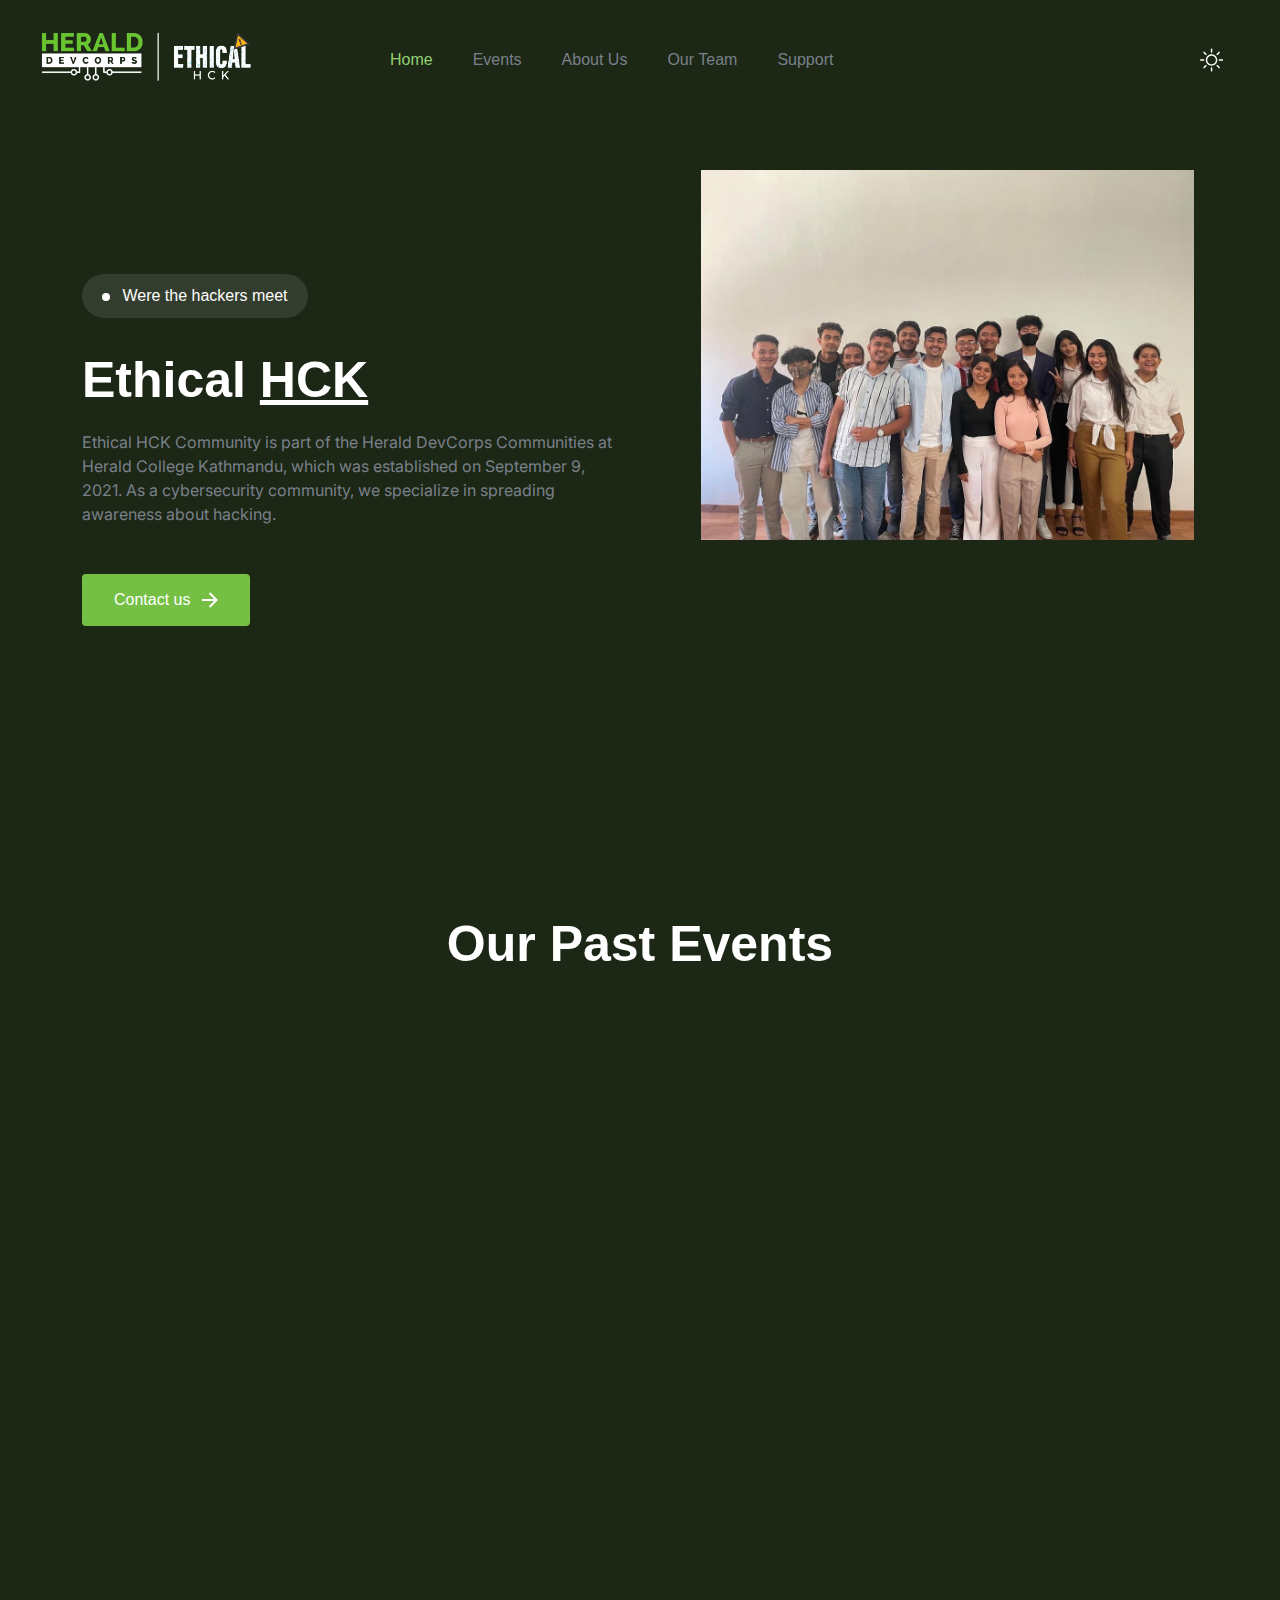
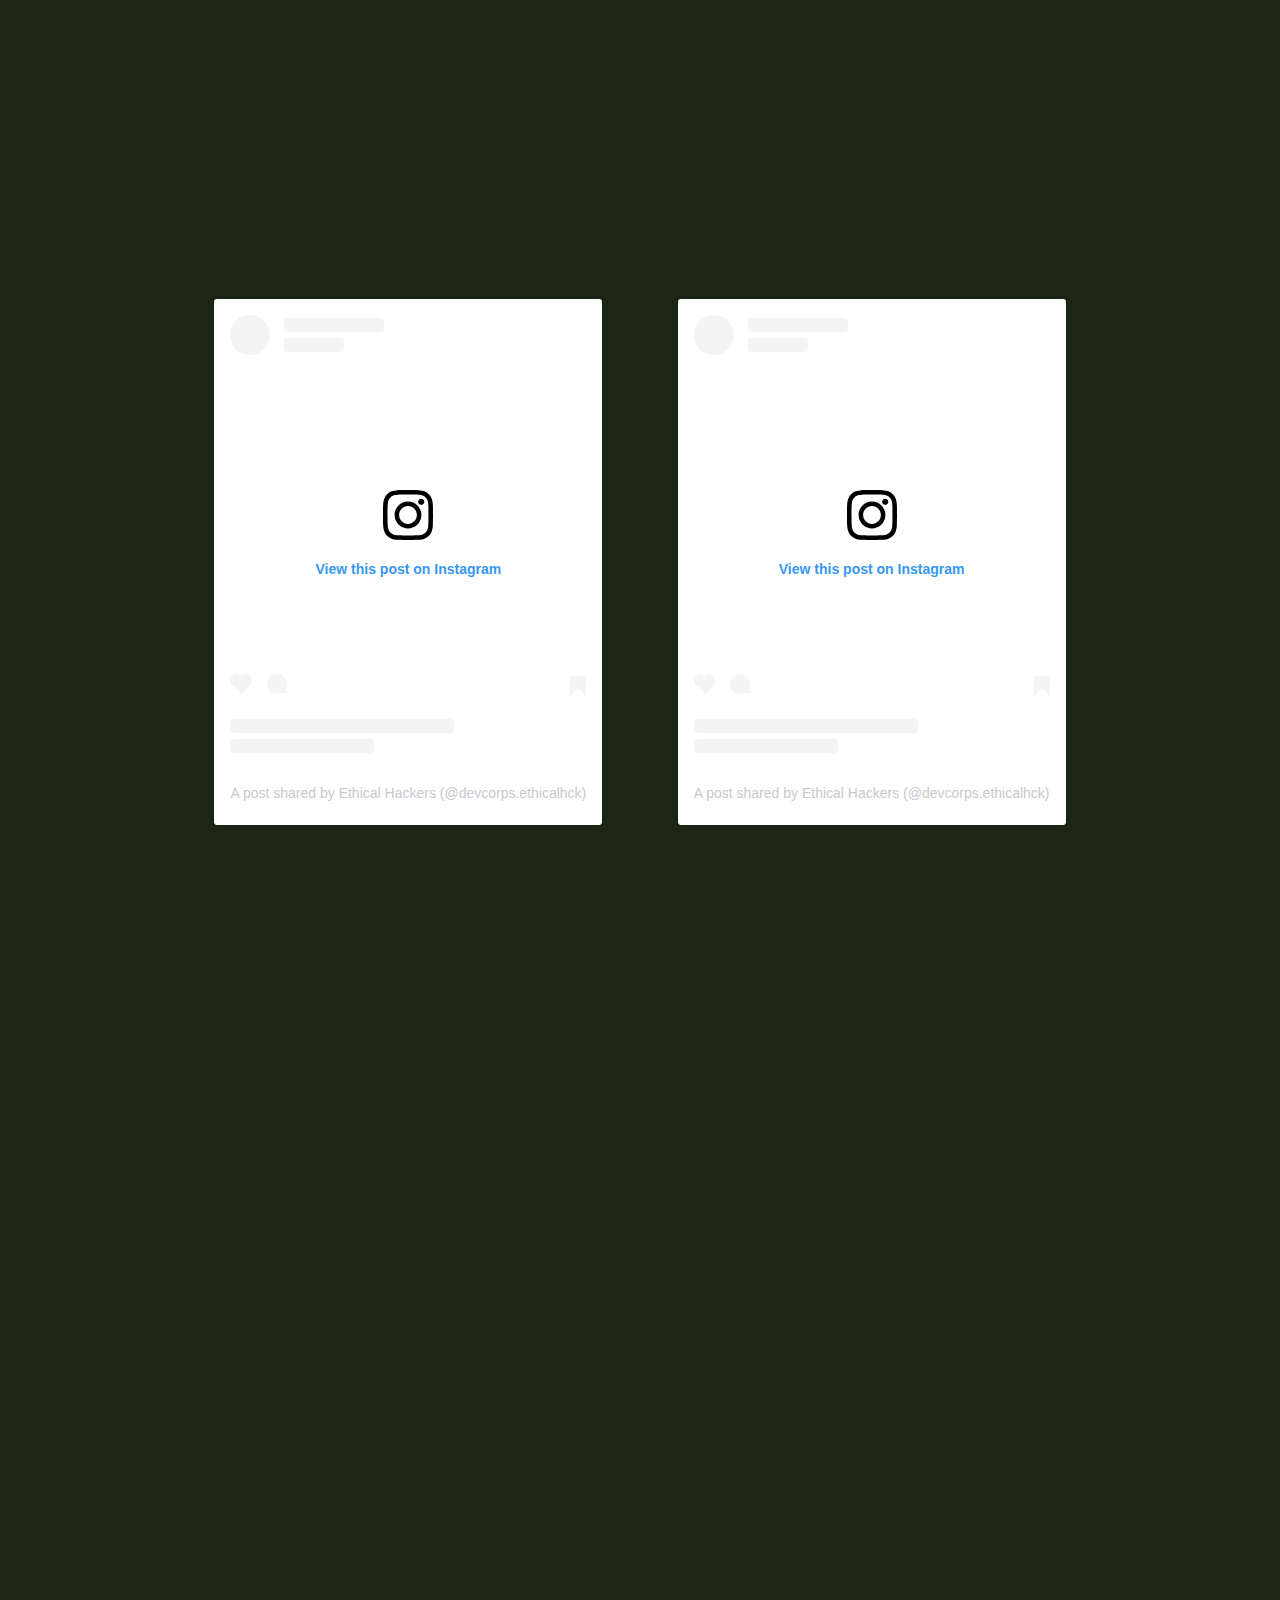
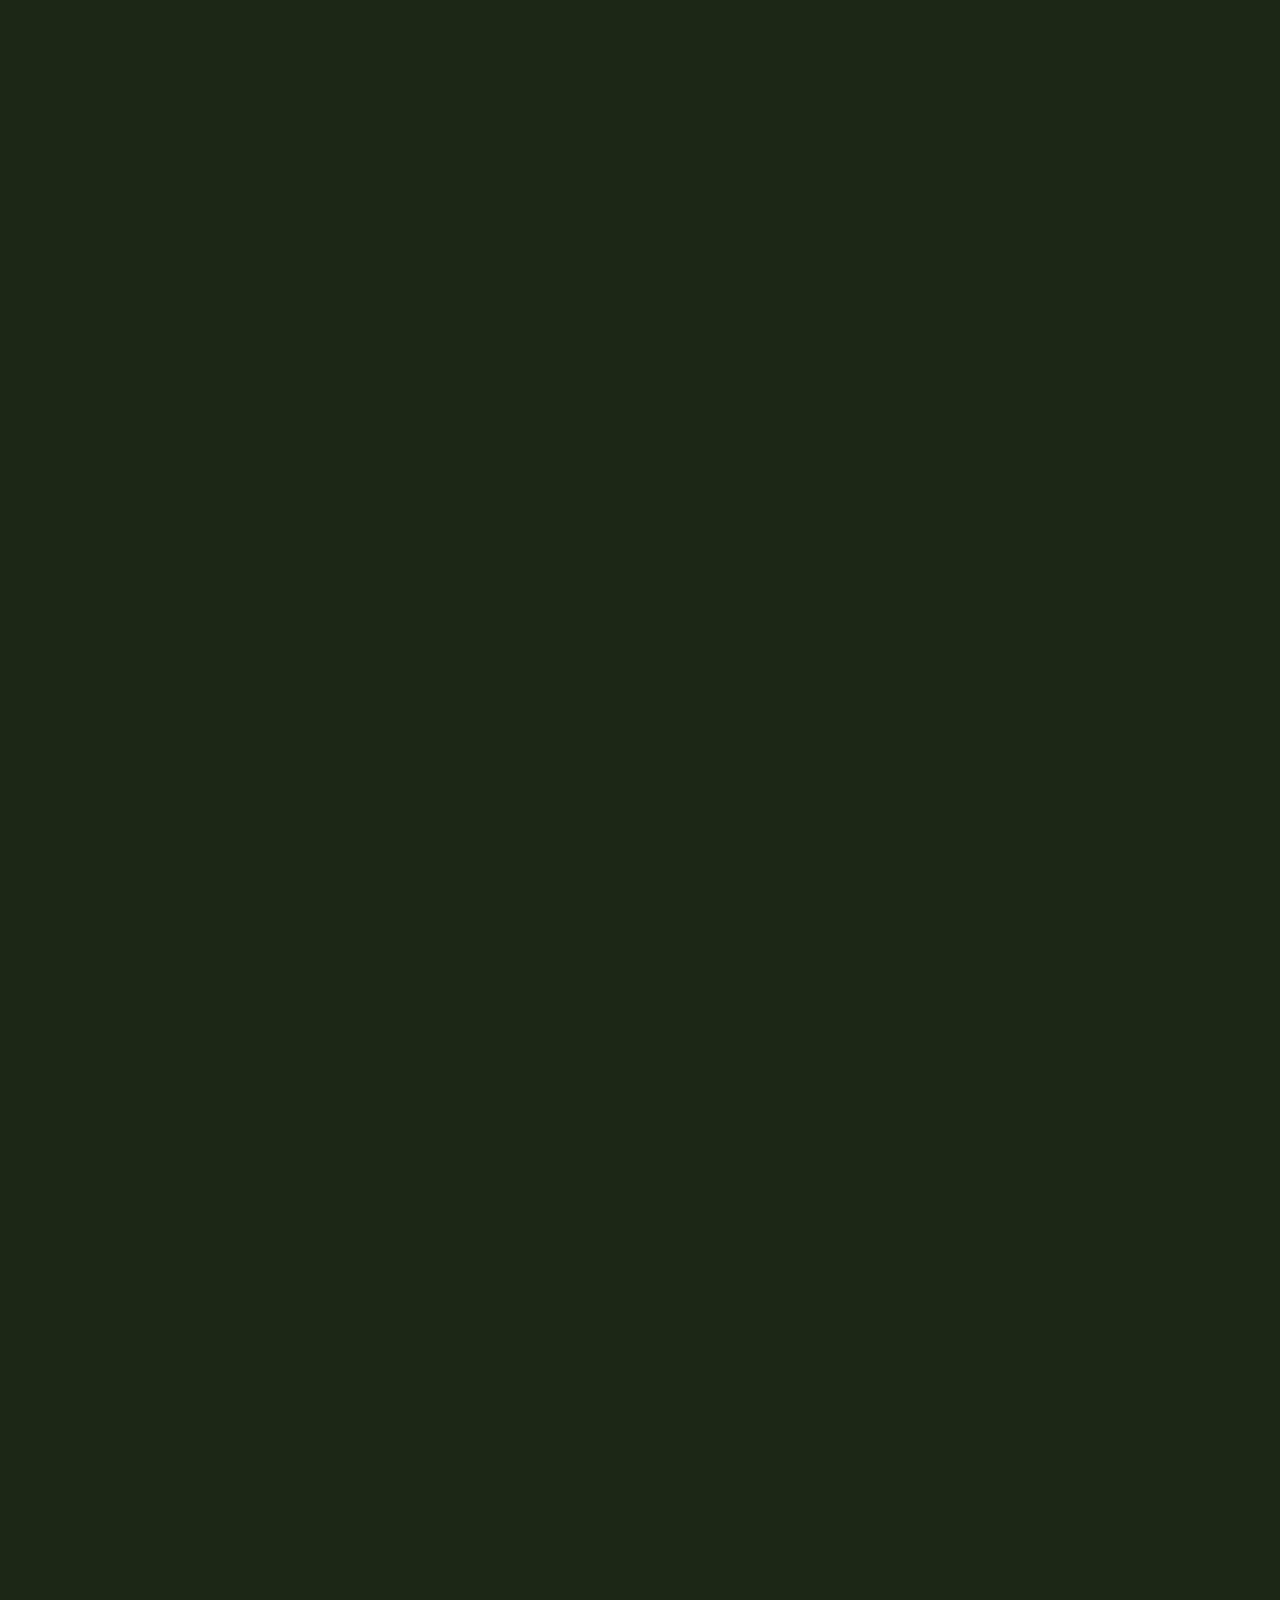
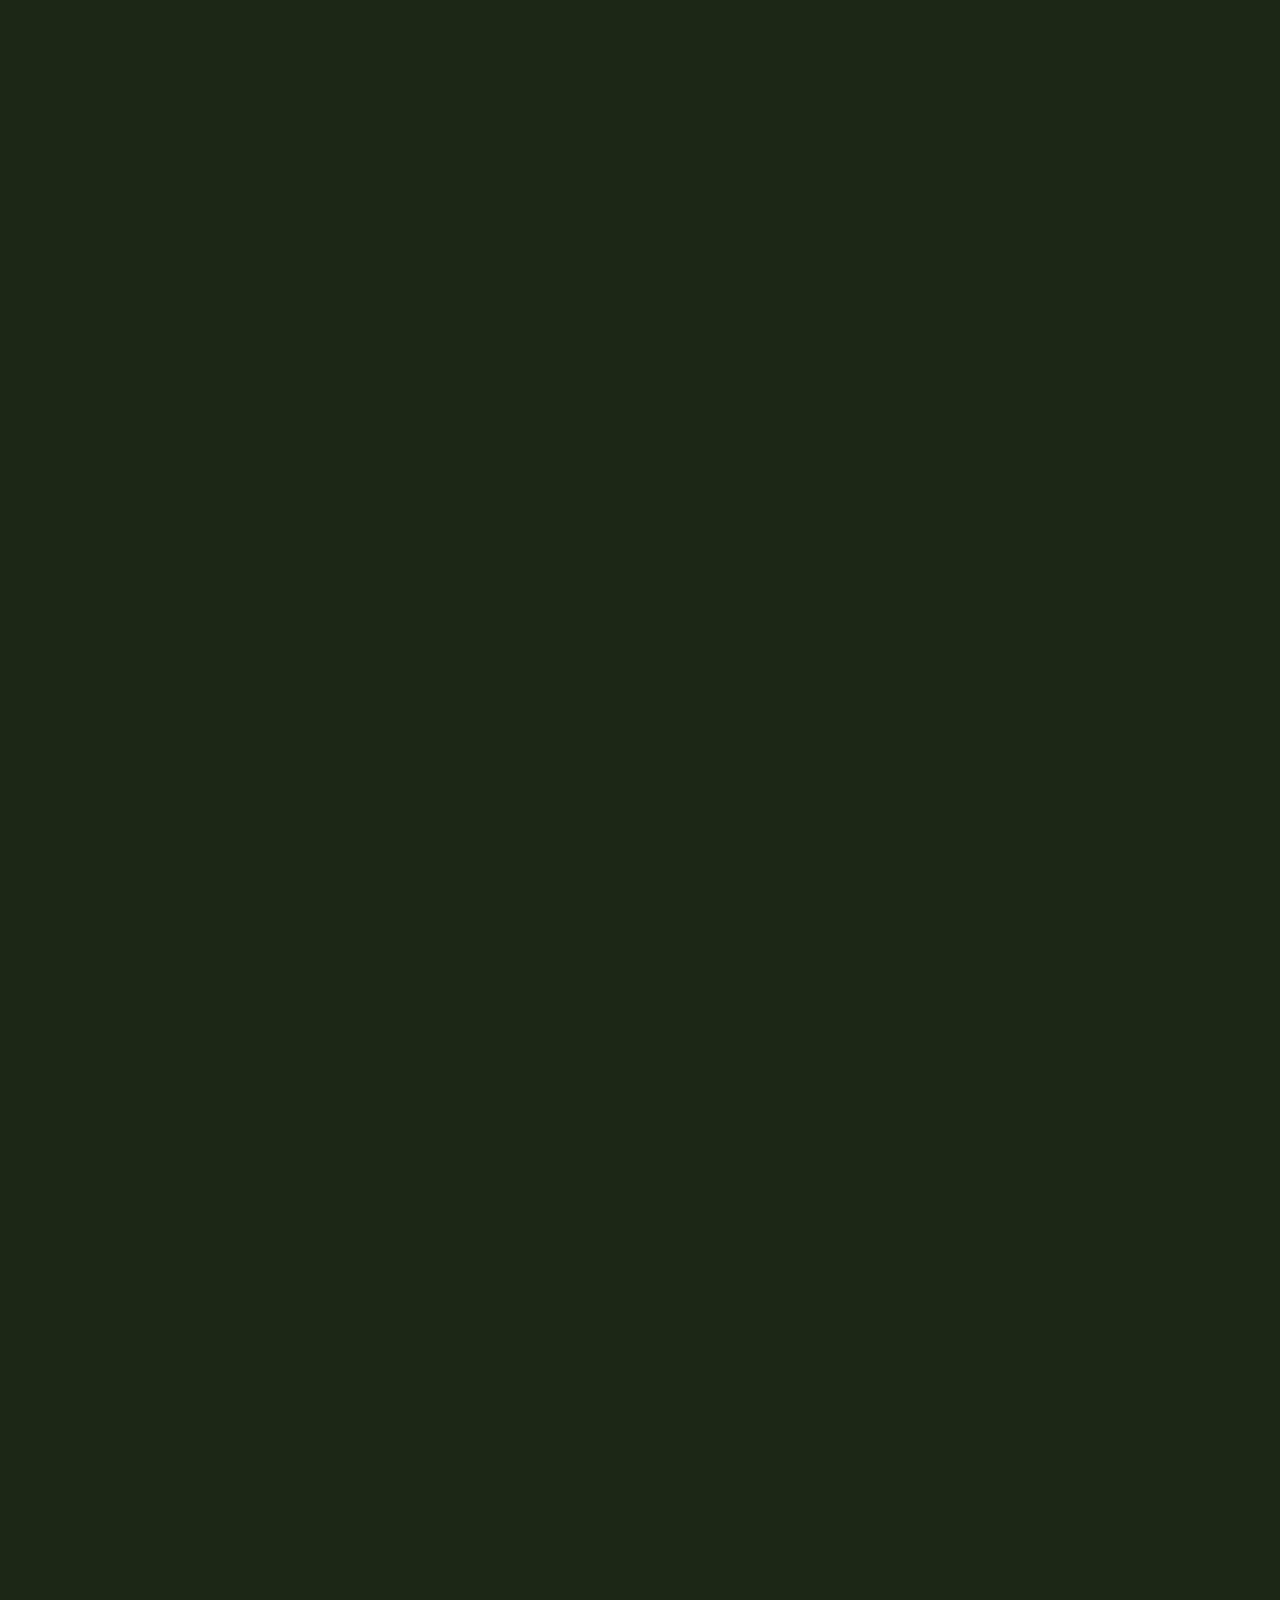
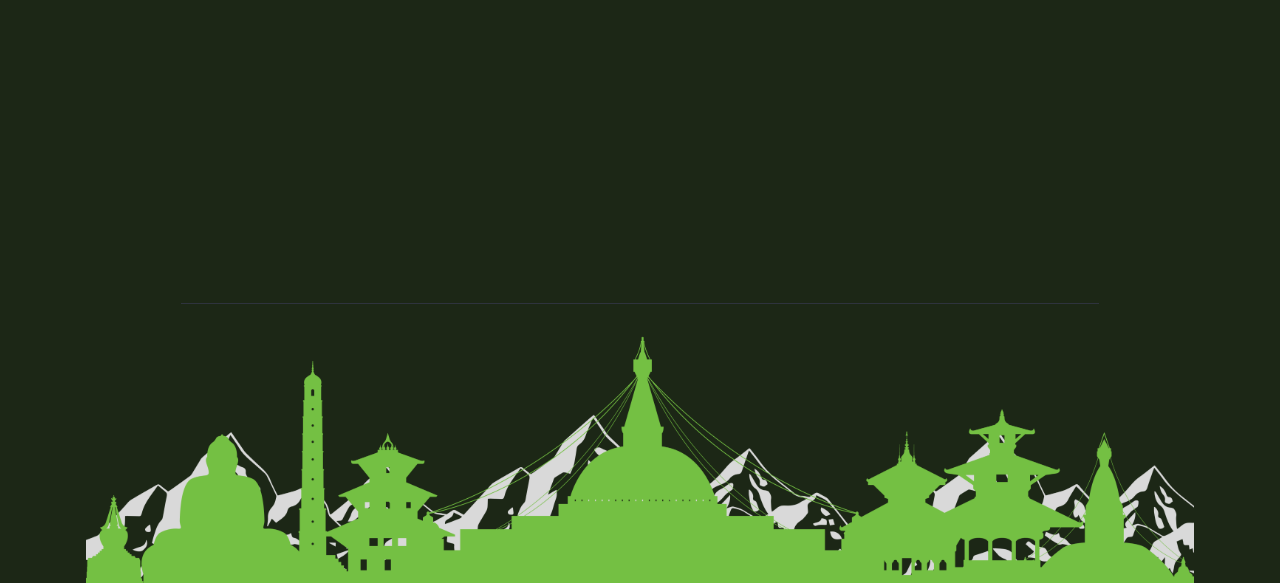
==== index.html @ 1107efd2 "members detail added" ====
<!DOCTYPE html>
<html lang="en">

<!-- Mirrored from go-tailwind.preview.uideck.com/ by HTTrack Website Copier/3.x [XR&CO'2014], Tue, 21 Feb 2023 16:10:51 GMT -->
<!-- Added by HTTrack -->
<meta http-equiv="content-type" content="text/html;charset=utf-8" /><!-- /Added by HTTrack -->

<head>
  <meta charset="UTF-8" />
  <meta http-equiv="X-UA-Compatible" content="IE=edge" />
  <meta name="viewport" content="width=device-width, initial-scale=1.0" />
  <title>Ethical HCK</title>

  <!-- <link rel="shortcut icon" href="images//logo/icon.png" type="image/x-icon" /> -->

  <link rel="stylesheet" href="css/tiny-slider.css" />
  <link rel="stylesheet" href="css/animate.css" />
  <link rel="stylesheet" href="css/tailwind.css" />
  <link rel="stylesheet" href="css/testimonial.css">
</head>

<body class="dark:a0">

  <header class="header a1 a2 a3 a4">
    <div class="a5 a4 a6 a7 lg:a8 lg:a9 lg:a7 xl:aa 2xl:ab">
      <div class="ac ad[99] ae[250px] lg:a4 xl:ae[350px]">
        <a href="index.html" class="af">
          <img src="images/logo/e2.png" alt="logo" class="ag ah[50px] dark:ai" />
          <img src="images/logo/e1.png" alt="logo" class="ah[50px] dark:ag" />
        </a>
      </div>
      <div
        class="menu-wrapper aj a2 a3 ak al a4 am an ao dark:a0 lg:ap lg:aq lg:a5 lg:ar lg:as lg:at lg:au lg:av dark:lg:at">
        <div class="a4 aw">
          <nav>
            <ul class="navbar a5 ax a9 am ay az lg:aA lg:as lg:aB lg:aC">
              <li>
                <a href="#home" class="menu-scroll active aD a9 am az aE aF aG hover:aH dark:hover:aI ethical-hov">
                  Home
                </a>
              </li>
              <li>
                <a href="#events" class="menu-scroll aD a9 am az aE aF aG hover:aH dark:hover:aI ethical-hov">
                  Events
                </a>
              </li>
              </span>
              </a>
              <ul
                class="submenu ag ay aM aN aO lg:aP lg:a1 lg:aQ[120%] lg:ai lg:aR[350px] lg:aS lg:aT lg:an lg:aU lg:aV lg:aW lg:aX lg:group-hover:ap lg:group-hover:aY lg:group-hover:av dark:lg:aZ dark:lg:a_[#2C3443]">
                <li>
                <li>
                </li>
              </ul>
              </li>
              <li>
                <a href="#about" class="menu-scroll aD a9 am az aE aF aG hover:aH dark:hover:aI ethical-hov">
                  About Us
                </a>
              </li>
              <li>
                <a href="#team" class="menu-scroll aD a9 am az aE aF aG hover:aH dark:hover:aI ethical-hov">
                  Our Team
                </a>
              </li>

              <li>
                <a href="#support" class="menu-scroll aD a9 am az aE aF aG hover:aH dark:hover:aI ethical-hov">
                  Support
                </a>
              </li>
            </ul>
          </nav>
        </div>
        <div class="a1 a10 a3 a5 a4 a9 a11 a12 a13 ao lg:aq lg:a14 lg:aw lg:au">
        </div>
      </div>
      <div class="a1 a1a/2 a1b ak a5 a1c/2 a9 lg:aq lg:a1d">
        <label for="darkToggler" class="a1e dark:a1f z-40 ac a5 a1g a1h a1i a9 am a1j a1k dark:aI md:a1l md:a1m">
          <input type="checkbox" name="darkToggler" id="darkToggler" class="a1n" aria-label="darkToggler" />
          <svg viewBox="0 0 23 23" class="a1o a1p a1q dark:ag md:a1r md:a1s" fill="none">
            <path
              d="M9.55078 1.5C5.80078 1.5 1.30078 5.25 1.30078 11.25C1.30078 17.25 5.80078 21.75 11.8008 21.75C17.8008 21.75 21.5508 17.25 21.5508 13.5C13.3008 18.75 4.30078 9.75 9.55078 1.5Z"
              stroke-width="2" stroke-linecap="round" stroke-linejoin="round" />
          </svg>
          <svg viewBox="0 0 25 24" fill="none" xmlns="http://www.w3.org/2000/svg"
            class="ag a1o a1p dark:ai md:a1r md:a1s">
            <mask id="path-1-inside-1_977:1934" fill="white">
              <path
                d="M12.0508 16.5C10.8573 16.5 9.71271 16.0259 8.8688 15.182C8.02489 14.3381 7.55078 13.1935 7.55078 12C7.55078 10.8065 8.02489 9.66193 8.8688 8.81802C9.71271 7.97411 10.8573 7.5 12.0508 7.5C13.2443 7.5 14.3888 7.97411 15.2328 8.81802C16.0767 9.66193 16.5508 10.8065 16.5508 12C16.5508 13.1935 16.0767 14.3381 15.2328 15.182C14.3888 16.0259 13.2443 16.5 12.0508 16.5ZM12.0508 18C13.6421 18 15.1682 17.3679 16.2934 16.2426C17.4186 15.1174 18.0508 13.5913 18.0508 12C18.0508 10.4087 17.4186 8.88258 16.2934 7.75736C15.1682 6.63214 13.6421 6 12.0508 6C10.4595 6 8.93336 6.63214 7.80814 7.75736C6.68292 8.88258 6.05078 10.4087 6.05078 12C6.05078 13.5913 6.68292 15.1174 7.80814 16.2426C8.93336 17.3679 10.4595 18 12.0508 18ZM12.0508 0C12.2497 0 12.4405 0.0790176 12.5811 0.21967C12.7218 0.360322 12.8008 0.551088 12.8008 0.75V3.75C12.8008 3.94891 12.7218 4.13968 12.5811 4.28033C12.4405 4.42098 12.2497 4.5 12.0508 4.5C11.8519 4.5 11.6611 4.42098 11.5205 4.28033C11.3798 4.13968 11.3008 3.94891 11.3008 3.75V0.75C11.3008 0.551088 11.3798 0.360322 11.5205 0.21967C11.6611 0.0790176 11.8519 0 12.0508 0V0ZM12.0508 19.5C12.2497 19.5 12.4405 19.579 12.5811 19.7197C12.7218 19.8603 12.8008 20.0511 12.8008 20.25V23.25C12.8008 23.4489 12.7218 23.6397 12.5811 23.7803C12.4405 23.921 12.2497 24 12.0508 24C11.8519 24 11.6611 23.921 11.5205 23.7803C11.3798 23.6397 11.3008 23.4489 11.3008 23.25V20.25C11.3008 20.0511 11.3798 19.8603 11.5205 19.7197C11.6611 19.579 11.8519 19.5 12.0508 19.5ZM24.0508 12C24.0508 12.1989 23.9718 12.3897 23.8311 12.5303C23.6905 12.671 23.4997 12.75 23.3008 12.75H20.3008C20.1019 12.75 19.9111 12.671 19.7705 12.5303C19.6298 12.3897 19.5508 12.1989 19.5508 12C19.5508 11.8011 19.6298 11.6103 19.7705 11.4697C19.9111 11.329 20.1019 11.25 20.3008 11.25H23.3008C23.4997 11.25 23.6905 11.329 23.8311 11.4697C23.9718 11.6103 24.0508 11.8011 24.0508 12ZM4.55078 12C4.55078 12.1989 4.47176 12.3897 4.33111 12.5303C4.19046 12.671 3.99969 12.75 3.80078 12.75H0.800781C0.601869 12.75 0.411103 12.671 0.270451 12.5303C0.129799 12.3897 0.0507813 12.1989 0.0507812 12C0.0507813 11.8011 0.129799 11.6103 0.270451 11.4697C0.411103 11.329 0.601869 11.25 0.800781 11.25H3.80078C3.99969 11.25 4.19046 11.329 4.33111 11.4697C4.47176 11.6103 4.55078 11.8011 4.55078 12ZM20.5363 3.5145C20.6769 3.65515 20.7559 3.84588 20.7559 4.04475C20.7559 4.24362 20.6769 4.43435 20.5363 4.575L18.4153 6.6975C18.3455 6.76713 18.2628 6.82235 18.1717 6.86C18.0806 6.89765 17.983 6.91699 17.8845 6.91692C17.6855 6.91678 17.4947 6.83758 17.354 6.69675C17.2844 6.62702 17.2292 6.54425 17.1915 6.45318C17.1539 6.36211 17.1345 6.26452 17.1346 6.16597C17.1348 5.96695 17.214 5.77613 17.3548 5.6355L19.4758 3.5145C19.6164 3.3739 19.8072 3.29491 20.006 3.29491C20.2049 3.29491 20.3956 3.3739 20.5363 3.5145ZM6.74678 17.304C6.88738 17.4446 6.96637 17.6354 6.96637 17.8342C6.96637 18.0331 6.88738 18.2239 6.74678 18.3645L4.62578 20.4855C4.48433 20.6221 4.29488 20.6977 4.09823 20.696C3.90158 20.6943 3.71347 20.6154 3.57442 20.4764C3.43536 20.3373 3.35648 20.1492 3.35478 19.9526C3.35307 19.7559 3.42866 19.5665 3.56528 19.425L5.68628 17.304C5.82693 17.1634 6.01766 17.0844 6.21653 17.0844C6.4154 17.0844 6.60614 17.1634 6.74678 17.304ZM20.5363 20.4855C20.3956 20.6261 20.2049 20.7051 20.006 20.7051C19.8072 20.7051 19.6164 20.6261 19.4758 20.4855L17.3548 18.3645C17.2182 18.223 17.1426 18.0336 17.1443 17.8369C17.146 17.6403 17.2249 17.4522 17.3639 17.3131C17.503 17.1741 17.6911 17.0952 17.8877 17.0935C18.0844 17.0918 18.2738 17.1674 18.4153 17.304L20.5363 19.425C20.6769 19.5656 20.7559 19.7564 20.7559 19.9552C20.7559 20.1541 20.6769 20.3449 20.5363 20.4855ZM6.74678 6.6975C6.60614 6.8381 6.4154 6.91709 6.21653 6.91709C6.01766 6.91709 5.82693 6.8381 5.68628 6.6975L3.56528 4.575C3.49365 4.50582 3.43651 4.42306 3.39721 4.33155C3.3579 4.24005 3.33721 4.14164 3.33634 4.04205C3.33548 3.94247 3.35445 3.84371 3.39216 3.75153C3.42988 3.65936 3.48557 3.57562 3.55598 3.5052C3.6264 3.43478 3.71014 3.37909 3.80232 3.34138C3.89449 3.30367 3.99325 3.2847 4.09283 3.28556C4.19242 3.28643 4.29083 3.30712 4.38233 3.34642C4.47384 3.38573 4.5566 3.44287 4.62578 3.5145L6.74678 5.6355C6.81663 5.70517 6.87204 5.78793 6.90985 5.87905C6.94766 5.97017 6.96712 6.06785 6.96712 6.1665C6.96712 6.26515 6.94766 6.36283 6.90985 6.45395C6.87204 6.54507 6.81663 6.62783 6.74678 6.6975Z" />
            </mask>
            <path
              d="M12.0508 16.5C10.8573 16.5 9.71271 16.0259 8.8688 15.182C8.02489 14.3381 7.55078 13.1935 7.55078 12C7.55078 10.8065 8.02489 9.66193 8.8688 8.81802C9.71271 7.97411 10.8573 7.5 12.0508 7.5C13.2443 7.5 14.3888 7.97411 15.2328 8.81802C16.0767 9.66193 16.5508 10.8065 16.5508 12C16.5508 13.1935 16.0767 14.3381 15.2328 15.182C14.3888 16.0259 13.2443 16.5 12.0508 16.5ZM12.0508 18C13.6421 18 15.1682 17.3679 16.2934 16.2426C17.4186 15.1174 18.0508 13.5913 18.0508 12C18.0508 10.4087 17.4186 8.88258 16.2934 7.75736C15.1682 6.63214 13.6421 6 12.0508 6C10.4595 6 8.93336 6.63214 7.80814 7.75736C6.68292 8.88258 6.05078 10.4087 6.05078 12C6.05078 13.5913 6.68292 15.1174 7.80814 16.2426C8.93336 17.3679 10.4595 18 12.0508 18ZM12.0508 0C12.2497 0 12.4405 0.0790176 12.5811 0.21967C12.7218 0.360322 12.8008 0.551088 12.8008 0.75V3.75C12.8008 3.94891 12.7218 4.13968 12.5811 4.28033C12.4405 4.42098 12.2497 4.5 12.0508 4.5C11.8519 4.5 11.6611 4.42098 11.5205 4.28033C11.3798 4.13968 11.3008 3.94891 11.3008 3.75V0.75C11.3008 0.551088 11.3798 0.360322 11.5205 0.21967C11.6611 0.0790176 11.8519 0 12.0508 0V0ZM12.0508 19.5C12.2497 19.5 12.4405 19.579 12.5811 19.7197C12.7218 19.8603 12.8008 20.0511 12.8008 20.25V23.25C12.8008 23.4489 12.7218 23.6397 12.5811 23.7803C12.4405 23.921 12.2497 24 12.0508 24C11.8519 24 11.6611 23.921 11.5205 23.7803C11.3798 23.6397 11.3008 23.4489 11.3008 23.25V20.25C11.3008 20.0511 11.3798 19.8603 11.5205 19.7197C11.6611 19.579 11.8519 19.5 12.0508 19.5ZM24.0508 12C24.0508 12.1989 23.9718 12.3897 23.8311 12.5303C23.6905 12.671 23.4997 12.75 23.3008 12.75H20.3008C20.1019 12.75 19.9111 12.671 19.7705 12.5303C19.6298 12.3897 19.5508 12.1989 19.5508 12C19.5508 11.8011 19.6298 11.6103 19.7705 11.4697C19.9111 11.329 20.1019 11.25 20.3008 11.25H23.3008C23.4997 11.25 23.6905 11.329 23.8311 11.4697C23.9718 11.6103 24.0508 11.8011 24.0508 12ZM4.55078 12C4.55078 12.1989 4.47176 12.3897 4.33111 12.5303C4.19046 12.671 3.99969 12.75 3.80078 12.75H0.800781C0.601869 12.75 0.411103 12.671 0.270451 12.5303C0.129799 12.3897 0.0507813 12.1989 0.0507812 12C0.0507813 11.8011 0.129799 11.6103 0.270451 11.4697C0.411103 11.329 0.601869 11.25 0.800781 11.25H3.80078C3.99969 11.25 4.19046 11.329 4.33111 11.4697C4.47176 11.6103 4.55078 11.8011 4.55078 12ZM20.5363 3.5145C20.6769 3.65515 20.7559 3.84588 20.7559 4.04475C20.7559 4.24362 20.6769 4.43435 20.5363 4.575L18.4153 6.6975C18.3455 6.76713 18.2628 6.82235 18.1717 6.86C18.0806 6.89765 17.983 6.91699 17.8845 6.91692C17.6855 6.91678 17.4947 6.83758 17.354 6.69675C17.2844 6.62702 17.2292 6.54425 17.1915 6.45318C17.1539 6.36211 17.1345 6.26452 17.1346 6.16597C17.1348 5.96695 17.214 5.77613 17.3548 5.6355L19.4758 3.5145C19.6164 3.3739 19.8072 3.29491 20.006 3.29491C20.2049 3.29491 20.3956 3.3739 20.5363 3.5145ZM6.74678 17.304C6.88738 17.4446 6.96637 17.6354 6.96637 17.8342C6.96637 18.0331 6.88738 18.2239 6.74678 18.3645L4.62578 20.4855C4.48433 20.6221 4.29488 20.6977 4.09823 20.696C3.90158 20.6943 3.71347 20.6154 3.57442 20.4764C3.43536 20.3373 3.35648 20.1492 3.35478 19.9526C3.35307 19.7559 3.42866 19.5665 3.56528 19.425L5.68628 17.304C5.82693 17.1634 6.01766 17.0844 6.21653 17.0844C6.4154 17.0844 6.60614 17.1634 6.74678 17.304ZM20.5363 20.4855C20.3956 20.6261 20.2049 20.7051 20.006 20.7051C19.8072 20.7051 19.6164 20.6261 19.4758 20.4855L17.3548 18.3645C17.2182 18.223 17.1426 18.0336 17.1443 17.8369C17.146 17.6403 17.2249 17.4522 17.3639 17.3131C17.503 17.1741 17.6911 17.0952 17.8877 17.0935C18.0844 17.0918 18.2738 17.1674 18.4153 17.304L20.5363 19.425C20.6769 19.5656 20.7559 19.7564 20.7559 19.9552C20.7559 20.1541 20.6769 20.3449 20.5363 20.4855ZM6.74678 6.6975C6.60614 6.8381 6.4154 6.91709 6.21653 6.91709C6.01766 6.91709 5.82693 6.8381 5.68628 6.6975L3.56528 4.575C3.49365 4.50582 3.43651 4.42306 3.39721 4.33155C3.3579 4.24005 3.33721 4.14164 3.33634 4.04205C3.33548 3.94247 3.35445 3.84371 3.39216 3.75153C3.42988 3.65936 3.48557 3.57562 3.55598 3.5052C3.6264 3.43478 3.71014 3.37909 3.80232 3.34138C3.89449 3.30367 3.99325 3.2847 4.09283 3.28556C4.19242 3.28643 4.29083 3.30712 4.38233 3.34642C4.47384 3.38573 4.5566 3.44287 4.62578 3.5145L6.74678 5.6355C6.81663 5.70517 6.87204 5.78793 6.90985 5.87905C6.94766 5.97017 6.96712 6.06785 6.96712 6.1665C6.96712 6.26515 6.94766 6.36283 6.90985 6.45395C6.87204 6.54507 6.81663 6.62783 6.74678 6.6975Z"
              fill="black" stroke="white" stroke-width="2" mask="url(#path-1-inside-1_977:1934)" />
          </svg>
        </label>
        <button class="menu-toggler ac ak a1t dark:aI lg:ag">
          <svg width="28" height="28" viewBox="0 0 28 28" class="cross ag aL">
            <path
              d="M14.0002 11.8226L21.6228 4.20001L23.8002 6.37745L16.1776 14L23.8002 21.6226L21.6228 23.8L14.0002 16.1774L6.37763 23.8L4.2002 21.6226L11.8228 14L4.2002 6.37745L6.37763 4.20001L14.0002 11.8226Z" />
          </svg>
          <svg width="22" height="22" viewBox="0 0 22 22" class="menu aL">
            <path
              d="M2.75 3.66666H19.25V5.49999H2.75V3.66666ZM2.75 10.0833H19.25V11.9167H2.75V10.0833ZM2.75 16.5H19.25V18.3333H2.75V16.5Z" />
          </svg>
        </button>
      </div>
    </div>
  </header>


  <section id="home" class="ac a36 a2T a37 a38 sm:a39 lg:a1u[170px] lg:a1A[120px] main-section">
    <div class="a1v xl:a1w">
      <div class="a1R a5 a6 a9">
        <div class="a4 a35 lg:a1S/2">
          <div class="a1B a2J ae[530px] az lg:a3a lg:a2g lg:aW">
            <span class="wow fadeInUp a1E af a1j a16 a3b a1N[10px] a7 aE aF aH dark:an dark:a3c dark:aI"
              data-wow-delay=".2s">
              <span class="a3d af a3e a1W a1j a161"></span>
              Were the hackers meet
            </span>
            <h1 class="wow fadeInUp a1I aE a1Y a1G dark:aI sm:a1L md:a1F[50px] md:a3f[60px]" data-wow-delay=".3s">
              Ethical
              <span class="txt-type a3g" data-wait="3000" data-words='["HCK", "Hackers"]'></span>
            </h1>
            <p class="wow fadeInUp a2J aF aG" data-wow-delay=".4s">
              Ethical HCK Community is part of the Herald DevCorps Communities at Herald
              College Kathmandu, which was established on September 9, 2021. As a
              cybersecurity community, we specialize in spreading awareness about hacking.
            </p>
            <div class="wow fadeInUp a5 a6 a9 am lg:as" data-wow-delay=".5s">
              <a href="#support" class="aD a9 aS a16 a1N[10px] a18 aE aF aI hover:a19 md:a1N[14px] md:aU">
                Contact us
                <span class="aK">
                  <svg width="16" height="16" viewBox="0 0 16 16" fill="none" xmlns="http://www.w3.org/2000/svg">
                    <path d="M12.172 7L6.808 1.636L8.222 0.222L16 8L8.222 15.778L6.808 14.364L12.172 9H0V7H12.172Z"
                      fill="white" />
                  </svg>
                </span>
              </a>
            </div>
          </div>
        </div>
        <div class="a4 a1v lg:a1S/2">
          <div class="wow fadeInRight ac a3h a1B ah[560px] a4 ae[700px] lg:a3a" data-wow-delay=".3s">
            <div class="a1 a2 a29 lg:a3i/12">
              <img src="images/hero/image-2.jpg" alt="hero-image" />
            </div>
          </div>
        </div>
      </div>
    </div>
    <!-- <div class="a1 a10 a3 a2D a2a a4 a2x a2y a3n dark:a3o" style="background-image: url('images/NoisePattern.svg')"> -->
    </div>
  </section>

  <section id="events" class="a1P sm:a1Q lg:a1u[130px]">
    <div class="a1v xl:a1w">

      <div class="wow fadeInUp ac a1B a2J a1C az md:a1U lg:a3p" data-wow-delay=".2s">
        <h2 class="a1B a1I ae[450px] aE a1J a1G a1t dark:aI sm:a1L md:a1F[50px] md:a3f[60px]">
          Our Past Events
        </h2>
      </div>
      <div class="a4 a1v">
        <div
          class="wow fadeInUp ac a2w a2T aS a2x a2y aa a1u[60px] a3T a3U dark:a3V sm:a3W md:a3X[70px] md:a3T lg:a1A[70px]"
          data-wow-delay=".3s">
          <div class="a1 a2 a3 a2D a2a a4 a2x a2y a3n dark:a3o"
            style="background-image: url('images/NoisePattern.svg')"></div>
          <div class="testimonial-active">
            <div class="testimonial-item">
              <div class="a1R a5 a6 a9">
                <div class="a3Y a4 a1v lg:a3Z lg:a1S/2">
                  <div class="az lg:aW">
                    <h2 class="a3I aE a2Z a1t dark:aI">
                      Hactivities The Gateway
                    </h2>
                    <p class="a1X aE aF a3_ aG lg:a2N xl:a1Y">
                      5th October, 2021<br>
                      Introduction To cybersecurity
                    </p>
                    <div class="wow fadeInUp a5 a6 a9 am lg:as" data-wow-delay=".5s">
                      <a href="hacktivities.html"
                        class="aD a9 aS a16 a1N[10px] a18 aE aF aI hover:a19 md:a1N[14px] md:aU">
                        Read More
                        <span class="aK">
                          <svg width="16" height="16" viewBox="0 0 16 16" fill="none"
                            xmlns="http://www.w3.org/2000/svg">
                            <path
                              d="M12.172 7L6.808 1.636L8.222 0.222L16 8L8.222 15.778L6.808 14.364L12.172 9H0V7H12.172Z"
                              fill="white" />
                          </svg>
                        </span>
                      </a>
                    </div>

                  </div>
                </div>
                <div class="a4 a1v lg:a1S/2">
                  <div class="lg:mr-0 ac a1B a1X ah[420px] a4 ae[420px] lg:a2g">
                    <div class="a1 a1b a2U a2w">
                      <img src="images/events/hacktivities.jpg" alt="testimonial-image" />
                    </div>
                  </div>
                </div>
              </div>
            </div>
            <div class="testimonial-item">
              <div class="a1R a5 a6 a9">
                <div class="a3Y a4 a1v lg:a3Z lg:a1S/2">
                  <div class="az lg:aW">
                    <h3 class="a3I aE a2Z a1t dark:aI">
                      Wifi Hacking Event
                    </h3>
                    <p class="a1X aE aF a3_ aG lg:a2N xl:a1Y">
                      24th July, 2022 <br>
                      Awareness about wifi and its security.
                    </p>
                    <div class="wow fadeInUp a5 a6 a9 am lg:as" data-wow-delay=".5s">
                      <a href="wifihacking.html"
                        class="aD a9 aS a16 a1N[10px] a18 aE aF aI hover:a19 md:a1N[14px] md:aU">
                        Read More
                        <span class="aK">
                          <svg width="16" height="16" viewBox="0 0 16 16" fill="none"
                            xmlns="http://www.w3.org/2000/svg">
                            <path
                              d="M12.172 7L6.808 1.636L8.222 0.222L16 8L8.222 15.778L6.808 14.364L12.172 9H0V7H12.172Z"
                              fill="white" />
                          </svg>
                        </span>
                      </a>
                    </div>
                  </div>
                </div>
                <div class="a4 a1v lg:a1S/2">
                  <div class="lg:mr-0 ac a1B a1X ah[420px] a4 ae[420px] lg:a2g">
                    <div class="a1 a1b a2U a2w">
                      <img src="images/events/wifihacking.jpg" alt="testimonial-image" />
                    </div>
                  </div>
                </div>
              </div>
            </div>
          </div>
        </div>
      </div>
    </div>
  </section>

  <section id="instagram" class="new-social-posts">
    <div class="wow fadeInUp ac a1B a2J a1C az md:a1U lg:a3p" data-wow-delay=".2s">
      <h2 class="a1B a1I ae[450px] aE a1J a1G a1t dark:aI sm:a1L md:a1F[50px] md:a3f[60px]">
        Our Social Insights
      </h2>
    </div>
    <div class="posts">
      <div class="postone">
        <blockquote class="instagram-media"
          data-instgrm-permalink="https://www.instagram.com/p/CqxU4U3uo0W/?utm_source=ig_embed&amp;utm_campaign=loading"
          data-instgrm-version="14"
          style=" background:#FFF; border:0; border-radius:3px; box-shadow:0 0 1px 0 rgba(0,0,0,0.5),0 1px 10px 0 rgba(0,0,0,0.15); margin: 1px; max-width:540px; min-width:326px; padding:0; width:99.375%; width:-webkit-calc(100% - 2px); width:calc(100% - 2px);">
          <div style="padding:16px;"> <a
              href="https://www.instagram.com/p/CqxU4U3uo0W/?utm_source=ig_embed&amp;utm_campaign=loading"
              style=" background:#FFFFFF; line-height:0; padding:0 0; text-align:center; text-decoration:none; width:100%;"
              target="_blank">
              <div style=" display: flex; flex-direction: row; align-items: center;">
                <div
                  style="background-color: #F4F4F4; border-radius: 50%; flex-grow: 0; height: 40px; margin-right: 14px; width: 40px;">
                </div>
                <div style="display: flex; flex-direction: column; flex-grow: 1; justify-content: center;">
                  <div
                    style=" background-color: #F4F4F4; border-radius: 4px; flex-grow: 0; height: 14px; margin-bottom: 6px; width: 100px;">
                  </div>
                  <div style=" background-color: #F4F4F4; border-radius: 4px; flex-grow: 0; height: 14px; width: 60px;">
                  </div>
                </div>
              </div>
              <div style="padding: 19% 0;"></div>
              <div style="display:block; height:50px; margin:0 auto 12px; width:50px;"><svg width="50px" height="50px"
                  viewBox="0 0 60 60" version="1.1" xmlns="https://www.w3.org/2000/svg"
                  xmlns:xlink="https://www.w3.org/1999/xlink">
                  <g stroke="none" stroke-width="1" fill="none" fill-rule="evenodd">
                    <g transform="translate(-511.000000, -20.000000)" fill="#000000">
                      <g>
                        <path
                          d="M556.869,30.41 C554.814,30.41 553.148,32.076 553.148,34.131 C553.148,36.186 554.814,37.852 556.869,37.852 C558.924,37.852 560.59,36.186 560.59,34.131 C560.59,32.076 558.924,30.41 556.869,30.41 M541,60.657 C535.114,60.657 530.342,55.887 530.342,50 C530.342,44.114 535.114,39.342 541,39.342 C546.887,39.342 551.658,44.114 551.658,50 C551.658,55.887 546.887,60.657 541,60.657 M541,33.886 C532.1,33.886 524.886,41.1 524.886,50 C524.886,58.899 532.1,66.113 541,66.113 C549.9,66.113 557.115,58.899 557.115,50 C557.115,41.1 549.9,33.886 541,33.886 M565.378,62.101 C565.244,65.022 564.756,66.606 564.346,67.663 C563.803,69.06 563.154,70.057 562.106,71.106 C561.058,72.155 560.06,72.803 558.662,73.347 C557.607,73.757 556.021,74.244 553.102,74.378 C549.944,74.521 548.997,74.552 541,74.552 C533.003,74.552 532.056,74.521 528.898,74.378 C525.979,74.244 524.393,73.757 523.338,73.347 C521.94,72.803 520.942,72.155 519.894,71.106 C518.846,70.057 518.197,69.06 517.654,67.663 C517.244,66.606 516.755,65.022 516.623,62.101 C516.479,58.943 516.448,57.996 516.448,50 C516.448,42.003 516.479,41.056 516.623,37.899 C516.755,34.978 517.244,33.391 517.654,32.338 C518.197,30.938 518.846,29.942 519.894,28.894 C520.942,27.846 521.94,27.196 523.338,26.654 C524.393,26.244 525.979,25.756 528.898,25.623 C532.057,25.479 533.004,25.448 541,25.448 C548.997,25.448 549.943,25.479 553.102,25.623 C556.021,25.756 557.607,26.244 558.662,26.654 C560.06,27.196 561.058,27.846 562.106,28.894 C563.154,29.942 563.803,30.938 564.346,32.338 C564.756,33.391 565.244,34.978 565.378,37.899 C565.522,41.056 565.552,42.003 565.552,50 C565.552,57.996 565.522,58.943 565.378,62.101 M570.82,37.631 C570.674,34.438 570.167,32.258 569.425,30.349 C568.659,28.377 567.633,26.702 565.965,25.035 C564.297,23.368 562.623,22.342 560.652,21.575 C558.743,20.834 556.562,20.326 553.369,20.18 C550.169,20.033 549.148,20 541,20 C532.853,20 531.831,20.033 528.631,20.18 C525.438,20.326 523.257,20.834 521.349,21.575 C519.376,22.342 517.703,23.368 516.035,25.035 C514.368,26.702 513.342,28.377 512.574,30.349 C511.834,32.258 511.326,34.438 511.181,37.631 C511.035,40.831 511,41.851 511,50 C511,58.147 511.035,59.17 511.181,62.369 C511.326,65.562 511.834,67.743 512.574,69.651 C513.342,71.625 514.368,73.296 516.035,74.965 C517.703,76.634 519.376,77.658 521.349,78.425 C523.257,79.167 525.438,79.673 528.631,79.82 C531.831,79.965 532.853,80.001 541,80.001 C549.148,80.001 550.169,79.965 553.369,79.82 C556.562,79.673 558.743,79.167 560.652,78.425 C562.623,77.658 564.297,76.634 565.965,74.965 C567.633,73.296 568.659,71.625 569.425,69.651 C570.167,67.743 570.674,65.562 570.82,62.369 C570.966,59.17 571,58.147 571,50 C571,41.851 570.966,40.831 570.82,37.631">
                        </path>
                      </g>
                    </g>
                  </g>
                </svg></div>
              <div style="padding-top: 8px;">
                <div
                  style=" color:#3897f0; font-family:Arial,sans-serif; font-size:14px; font-style:normal; font-weight:550; line-height:18px;">
                  View this post on Instagram</div>
              </div>
              <div style="padding: 12.5% 0;"></div>
              <div style="display: flex; flex-direction: row; margin-bottom: 14px; align-items: center;">
                <div>
                  <div
                    style="background-color: #F4F4F4; border-radius: 50%; height: 12.5px; width: 12.5px; transform: translateX(0px) translateY(7px);">
                  </div>
                  <div
                    style="background-color: #F4F4F4; height: 12.5px; transform: rotate(-45deg) translateX(3px) translateY(1px); width: 12.5px; flex-grow: 0; margin-right: 14px; margin-left: 2px;">
                  </div>
                  <div
                    style="background-color: #F4F4F4; border-radius: 50%; height: 12.5px; width: 12.5px; transform: translateX(9px) translateY(-18px);">
                  </div>
                </div>
                <div style="margin-left: 8px;">
                  <div style=" background-color: #F4F4F4; border-radius: 50%; flex-grow: 0; height: 20px; width: 20px;">
                  </div>
                  <div
                    style=" width: 0; height: 0; border-top: 2px solid transparent; border-left: 6px solid #f4f4f4; border-bottom: 2px solid transparent; transform: translateX(16px) translateY(-4px) rotate(30deg)">
                  </div>
                </div>
                <div style="margin-left: auto;">
                  <div
                    style=" width: 0px; border-top: 8px solid #F4F4F4; border-right: 8px solid transparent; transform: translateY(16px);">
                  </div>
                  <div
                    style=" background-color: #F4F4F4; flex-grow: 0; height: 12px; width: 16px; transform: translateY(-4px);">
                  </div>
                  <div
                    style=" width: 0; height: 0; border-top: 8px solid #F4F4F4; border-left: 8px solid transparent; transform: translateY(-4px) translateX(8px);">
                  </div>
                </div>
              </div>
              <div
                style="display: flex; flex-direction: column; flex-grow: 1; justify-content: center; margin-bottom: 24px;">
                <div
                  style=" background-color: #F4F4F4; border-radius: 4px; flex-grow: 0; height: 14px; margin-bottom: 6px; width: 224px;">
                </div>
                <div style=" background-color: #F4F4F4; border-radius: 4px; flex-grow: 0; height: 14px; width: 144px;">
                </div>
              </div>
            </a>
            <p
              style=" color:#c9c8cd; font-family:Arial,sans-serif; font-size:14px; line-height:17px; margin-bottom:0; margin-top:8px; overflow:hidden; padding:8px 0 7px; text-align:center; text-overflow:ellipsis; white-space:nowrap;">
              <a href="https://www.instagram.com/p/CqxU4U3uo0W/?utm_source=ig_embed&amp;utm_campaign=loading"
                style=" color:#c9c8cd; font-family:Arial,sans-serif; font-size:14px; font-style:normal; font-weight:normal; line-height:17px; text-decoration:none;"
                target="_blank">A post shared by Ethical Hackers (@devcorps.ethicalhck)</a>
            </p>
          </div>
        </blockquote>
        <script async src="//www.instagram.com/embed.js"></script>
      </div>
      <div class="posttwo">
        <blockquote class="instagram-media"
          data-instgrm-permalink="https://www.instagram.com/p/Cqr4y7qu85H/?utm_source=ig_embed&amp;utm_campaign=loading"
          data-instgrm-version="14"
          style=" background:#FFF; border:0; border-radius:3px; box-shadow:0 0 1px 0 rgba(0,0,0,0.5),0 1px 10px 0 rgba(0,0,0,0.15); margin: 1px; max-width:540px; min-width:326px; padding:0; width:99.375%; width:-webkit-calc(100% - 2px); width:calc(100% - 2px);">
          <div style="padding:16px;"> <a
              href="https://www.instagram.com/p/Cqr4y7qu85H/?utm_source=ig_embed&amp;utm_campaign=loading"
              style=" background:#FFFFFF; line-height:0; padding:0 0; text-align:center; text-decoration:none; width:100%;"
              target="_blank">
              <div style=" display: flex; flex-direction: row; align-items: center;">
                <div
                  style="background-color: #F4F4F4; border-radius: 50%; flex-grow: 0; height: 40px; margin-right: 14px; width: 40px;">
                </div>
                <div style="display: flex; flex-direction: column; flex-grow: 1; justify-content: center;">
                  <div
                    style=" background-color: #F4F4F4; border-radius: 4px; flex-grow: 0; height: 14px; margin-bottom: 6px; width: 100px;">
                  </div>
                  <div style=" background-color: #F4F4F4; border-radius: 4px; flex-grow: 0; height: 14px; width: 60px;">
                  </div>
                </div>
              </div>
              <div style="padding: 19% 0;"></div>
              <div style="display:block; height:50px; margin:0 auto 12px; width:50px;"><svg width="50px" height="50px"
                  viewBox="0 0 60 60" version="1.1" xmlns="https://www.w3.org/2000/svg"
                  xmlns:xlink="https://www.w3.org/1999/xlink">
                  <g stroke="none" stroke-width="1" fill="none" fill-rule="evenodd">
                    <g transform="translate(-511.000000, -20.000000)" fill="#000000">
                      <g>
                        <path
                          d="M556.869,30.41 C554.814,30.41 553.148,32.076 553.148,34.131 C553.148,36.186 554.814,37.852 556.869,37.852 C558.924,37.852 560.59,36.186 560.59,34.131 C560.59,32.076 558.924,30.41 556.869,30.41 M541,60.657 C535.114,60.657 530.342,55.887 530.342,50 C530.342,44.114 535.114,39.342 541,39.342 C546.887,39.342 551.658,44.114 551.658,50 C551.658,55.887 546.887,60.657 541,60.657 M541,33.886 C532.1,33.886 524.886,41.1 524.886,50 C524.886,58.899 532.1,66.113 541,66.113 C549.9,66.113 557.115,58.899 557.115,50 C557.115,41.1 549.9,33.886 541,33.886 M565.378,62.101 C565.244,65.022 564.756,66.606 564.346,67.663 C563.803,69.06 563.154,70.057 562.106,71.106 C561.058,72.155 560.06,72.803 558.662,73.347 C557.607,73.757 556.021,74.244 553.102,74.378 C549.944,74.521 548.997,74.552 541,74.552 C533.003,74.552 532.056,74.521 528.898,74.378 C525.979,74.244 524.393,73.757 523.338,73.347 C521.94,72.803 520.942,72.155 519.894,71.106 C518.846,70.057 518.197,69.06 517.654,67.663 C517.244,66.606 516.755,65.022 516.623,62.101 C516.479,58.943 516.448,57.996 516.448,50 C516.448,42.003 516.479,41.056 516.623,37.899 C516.755,34.978 517.244,33.391 517.654,32.338 C518.197,30.938 518.846,29.942 519.894,28.894 C520.942,27.846 521.94,27.196 523.338,26.654 C524.393,26.244 525.979,25.756 528.898,25.623 C532.057,25.479 533.004,25.448 541,25.448 C548.997,25.448 549.943,25.479 553.102,25.623 C556.021,25.756 557.607,26.244 558.662,26.654 C560.06,27.196 561.058,27.846 562.106,28.894 C563.154,29.942 563.803,30.938 564.346,32.338 C564.756,33.391 565.244,34.978 565.378,37.899 C565.522,41.056 565.552,42.003 565.552,50 C565.552,57.996 565.522,58.943 565.378,62.101 M570.82,37.631 C570.674,34.438 570.167,32.258 569.425,30.349 C568.659,28.377 567.633,26.702 565.965,25.035 C564.297,23.368 562.623,22.342 560.652,21.575 C558.743,20.834 556.562,20.326 553.369,20.18 C550.169,20.033 549.148,20 541,20 C532.853,20 531.831,20.033 528.631,20.18 C525.438,20.326 523.257,20.834 521.349,21.575 C519.376,22.342 517.703,23.368 516.035,25.035 C514.368,26.702 513.342,28.377 512.574,30.349 C511.834,32.258 511.326,34.438 511.181,37.631 C511.035,40.831 511,41.851 511,50 C511,58.147 511.035,59.17 511.181,62.369 C511.326,65.562 511.834,67.743 512.574,69.651 C513.342,71.625 514.368,73.296 516.035,74.965 C517.703,76.634 519.376,77.658 521.349,78.425 C523.257,79.167 525.438,79.673 528.631,79.82 C531.831,79.965 532.853,80.001 541,80.001 C549.148,80.001 550.169,79.965 553.369,79.82 C556.562,79.673 558.743,79.167 560.652,78.425 C562.623,77.658 564.297,76.634 565.965,74.965 C567.633,73.296 568.659,71.625 569.425,69.651 C570.167,67.743 570.674,65.562 570.82,62.369 C570.966,59.17 571,58.147 571,50 C571,41.851 570.966,40.831 570.82,37.631">
                        </path>
                      </g>
                    </g>
                  </g>
                </svg></div>
              <div style="padding-top: 8px;">
                <div
                  style=" color:#3897f0; font-family:Arial,sans-serif; font-size:14px; font-style:normal; font-weight:550; line-height:18px;">
                  View this post on Instagram</div>
              </div>
              <div style="padding: 12.5% 0;"></div>
              <div style="display: flex; flex-direction: row; margin-bottom: 14px; align-items: center;">
                <div>
                  <div
                    style="background-color: #F4F4F4; border-radius: 50%; height: 12.5px; width: 12.5px; transform: translateX(0px) translateY(7px);">
                  </div>
                  <div
                    style="background-color: #F4F4F4; height: 12.5px; transform: rotate(-45deg) translateX(3px) translateY(1px); width: 12.5px; flex-grow: 0; margin-right: 14px; margin-left: 2px;">
                  </div>
                  <div
                    style="background-color: #F4F4F4; border-radius: 50%; height: 12.5px; width: 12.5px; transform: translateX(9px) translateY(-18px);">
                  </div>
                </div>
                <div style="margin-left: 8px;">
                  <div style=" background-color: #F4F4F4; border-radius: 50%; flex-grow: 0; height: 20px; width: 20px;">
                  </div>
                  <div
                    style=" width: 0; height: 0; border-top: 2px solid transparent; border-left: 6px solid #f4f4f4; border-bottom: 2px solid transparent; transform: translateX(16px) translateY(-4px) rotate(30deg)">
                  </div>
                </div>
                <div style="margin-left: auto;">
                  <div
                    style=" width: 0px; border-top: 8px solid #F4F4F4; border-right: 8px solid transparent; transform: translateY(16px);">
                  </div>
                  <div
                    style=" background-color: #F4F4F4; flex-grow: 0; height: 12px; width: 16px; transform: translateY(-4px);">
                  </div>
                  <div
                    style=" width: 0; height: 0; border-top: 8px solid #F4F4F4; border-left: 8px solid transparent; transform: translateY(-4px) translateX(8px);">
                  </div>
                </div>
              </div>
              <div
                style="display: flex; flex-direction: column; flex-grow: 1; justify-content: center; margin-bottom: 24px;">
                <div
                  style=" background-color: #F4F4F4; border-radius: 4px; flex-grow: 0; height: 14px; margin-bottom: 6px; width: 224px;">
                </div>
                <div style=" background-color: #F4F4F4; border-radius: 4px; flex-grow: 0; height: 14px; width: 144px;">
                </div>
              </div>
            </a>
            <p
              style=" color:#c9c8cd; font-family:Arial,sans-serif; font-size:14px; line-height:17px; margin-bottom:0; margin-top:8px; overflow:hidden; padding:8px 0 7px; text-align:center; text-overflow:ellipsis; white-space:nowrap;">
              <a href="https://www.instagram.com/p/Cqr4y7qu85H/?utm_source=ig_embed&amp;utm_campaign=loading"
                style=" color:#c9c8cd; font-family:Arial,sans-serif; font-size:14px; font-style:normal; font-weight:normal; line-height:17px; text-decoration:none;"
                target="_blank">A post shared by Ethical Hackers (@devcorps.ethicalhck)</a>
            </p>
          </div>
        </blockquote>
        <script async src="//www.instagram.com/embed.js"></script>
      </div>
    </div>

  </section>

  <section id="about" class="a1P sm:a1Q lg:a1u[130px]">
    <div class="a1v xl:a1w">

      <div class="wow fadeInUp ac a1B a2J a1C az lg:a1U lg:a3p" data-wow-delay=".2s">
        <h2 class="a1B a1I ae[570px] aE a1J a1G a1t dark:aI sm:a1L md:a1F[50px] md:a3f[60px]">
          Know Something About Our Community
        </h2>
      </div>
      <div
        class="wow fadeInUp ac a2w a2T aS aU a3t a3u md:a33[70px] md:a1A[70px] lg:a33[60px] lg:a1A[60px] xl:a33[70px] xl:a1A[70px]"
        data-wow-delay=".3s">
        <div class="a1 a2 a3 a2D a2a a4 a2x a2y a3n dark:a3o" style="background-image: url('images/NoisePattern.svg')">
        </div>
        <div class="tabButtons a5 a4 a9 a3v">
          <button
            class="a4 a1x a21 a1D a3w aE aF a1K hover:a28 hover:aH dark:a1z[#4B4E56] dark:aI dark:hover:a28 lg:a3x lg:a3y"
            onclick="showPanel(0)">
            About Us
          </button>
          <button
            class="a4 a1x a21 a1D a3w aE aF a1K hover:a28 hover:aH dark:a1z[#4B4E56] dark:aI dark:hover:a28 lg:a3x lg:a3y"
            onclick="showPanel(1)">
            Our Mission
          </button>
          <!-- <button
            class="a4 a1x a21 a1D a3w aE aF a1K hover:a28 hover:aH dark:a1z[#4B4E56] dark:aI dark:hover:a28 lg:a3x lg:a3y"
            onclick="showPanel(2)">
            Our Vision
          </button> -->
        </div>
        <div class="a4">
          <div class="tabPanel">
            <div class="a1R a5 a6 a9 a1u[70px]">
              <div class="a4 a1v lg:a1S/2">
                <div class="ac a3h a2O ah[490px] ae[600px] lg:a2g about-image-section">
                  <div class="a1 a3 a2">
                    <img src="images/about/image-1.jpg" alt="about-image" />
                  </div>
                  <!-- <div class="a1 a29 a1a/2 a2w a1c/2">
                    <img src="images/about/image-2.jpg" alt="about-image" width="500px" height="500px">
                    <div class="a1 a3z a3A a2D a2a a4 aT a28 a3l a16 a3b a3m[6px] dark:a2v dark:a3l dark:an dark:a3c">
                    </div>
                  </div> -->
                </div>
              </div>
              <div class="a4 a1v lg:a1S/2">
                <div class="max-w-[565px] lg:a3C">
                  <h2 class="a1E aE a1Y a3D a1t dark:aI sm:a1F[40px] sm:a3f[50px]">
                    Ethical HCK
                  </h2>
                  <p class="a1V aF aG">
                    Ethical HCK Community is part of the Herald DevCorps Communities at Herald College
                    Kathmandu, which was established on September 9, 2021.
                  </p>
                  <p class="a1V aF aG">
                    As a community involved in cybersecurity, we study about current cyber threats and try to educate
                    others on ways to avoid such threats.
                  </p>
                  <p class="aF aG">
                  </p>
                </div>
              </div>
            </div>
          </div>
          <div class="tabPanel">
            <div class="a1R a5 a6 a9 a1u[70px]">
              <div class="a4 a1v lg:a1S/2">
                <div class="ac a3h a2O ah[490px] ae[600px] lg:a2g about-image-section">
                  <div class="a1 a29 a1a/2 a2w a1c/2">
                    <img src="images/about/image-2.jpg" alt="about-image" />
                  </div>
                </div>
              </div>
              <div class="a4 a1v lg:a1S/2">
                <div class="max-w-[565px] lg:a3C">
                  <h2 class="a1E aE a1Y a3D a1t dark:aI sm:a1F[40px] sm:a3f[50px]">
                    Our Misson
                  </h2>
                  <p class="a1V aF aG">
                    We aim to raise awareness of cyber threats you may face in your daily life through the Ethical
                    Hacking Community.
                  </p>
                  <p class="a1V aF aG">
                    Our goal is to educate ourselves and others as much as possible.
                  </p>
                </div>
              </div>
            </div>
          </div>
          <div class="tabPanel">
            <div class="a1R a5 a6 a9 a1u[70px]">
              <div class="a4 a1v lg:a1S/2">
                <div class="ac a3h a2O ah[490px] ae[600px] lg:a2g">
                  <div class="a1 a3 a2">
                    <img src="images/about/image-1.jpg" alt="about-image" />
                  </div>
                  <div class="a1 a29 a1a/2 a2w a1c/2">
                    <img src="images/about/image-2.jpg" alt="about-image" />
                    <div class="a1 a3z a3A a2D a2a a4 aT a28 a3l a16 a3b a3m[6px] dark:a2v dark:a3l dark:an dark:a3c">
                    </div>
                  </div>
                </div>
              </div>
              <div class="a4 a1v lg:a1S/2">
                <div class="max-w-[565px] lg:a3C">
                  <h2 class="a1E aE a1Y a3D a1t dark:aI sm:a1F[40px] sm:a3f[50px]">
                  </h2>
                  <p class="a1V aF aG">
                    <!-- Lorem ipsum dolor sit amet, consectetur adipiscing elit.
                    Fusce condimentum sapien ac leo cursus dignissim. In ac
                    lectus vel orci accumsan ultricies at in libero accumsan. -->
                  </p>
                  <p class="a1V aF aG">
                    <!-- Phasellus ex massa, facilisis ac vestibulum eget, ultrices
                    quis nulla. Integer vitae magna lacus. Sed venenatis
                    auctor dolor. -->
                  </p>
                  <p class="aF aG">
                    <!-- Phasellus ex massa, facilisis ac vestibulum eget, ultrices
                    quis nulla. Integer vitae magna lacus. Sed venenatis
                    auctor dolor. -->
                  </p>
                </div>
              </div>
            </div>
          </div>
        </div>
      </div>
    </div>
  </section>


  <section id="team" class="a1P sm:a1Q lg:a1u[130px]">
    <div class="a1v xl:a1w">

      <div class="wow fadeInUp ac a1B a2J a1C az md:a1U lg:a3p" data-wow-delay=".2s">
        <h2 class="a1B a1I ae[620px] aE a1J a1G a1t dark:aI sm:a1L md:a1F[50px] md:a3f[60px]">
          Meet With Our Dedicated Team
        </h2>
        <p class="a1B ae[620px] aF aG">
          We got a lot of amazing persons to help us in our Community.
        </p>
      </div>
      <div class="a1R a5 a6 am team-first">
        <div class="a4 a1v md:a1S/2 lg:a1S/4">
          <div class="wow fadeInUp aJ a1B a1M ae[300px] az xs:ae[370px]" data-wow-delay=".3s">
            <div class="ac a1E a2T aS">
              <img src="images/team/sujata.png" alt="team-image" class="a4" />
              <div class="duration-300 a1 a3E a2L/2 a2M/2 a3F aX aN group-hover:a1d group-hover:av">
                <div class="a5 a9 am a3G">
                  <a href="javascript:void(0)" name="social-icon" aria-label="social-icon"
                    class="a5 a2o a2p a9 am a1j aT a2v a3l an a3c aI a3H aN hover:aZ hover:a16 hover:a3r">
                    <svg width="20" height="20" viewBox="0 0 20 20" fill="none" xmlns="http://www.w3.org/2000/svg">
                      <path
                        d="M11.6667 11.2501H13.75L14.5834 7.91675H11.6667V6.25008C11.6667 5.39175 11.6667 4.58341 13.3334 4.58341H14.5834V1.78341C14.3117 1.74758 13.2859 1.66675 12.2025 1.66675C9.94004 1.66675 8.33337 3.04758 8.33337 5.58341V7.91675H5.83337V11.2501H8.33337V18.3334H11.6667V11.2501Z"
                        fill="white" />
                    </svg>
                  </a>
                  <a href="javascript:void(0)" name="social-icon" aria-label="social-icon"
                    class="a5 a2o a2p a9 am a1j aT a2v a3l an a3c aI a3H aN hover:aZ hover:a16 hover:a3r">
                    <svg width="20" height="20" viewBox="0 0 20 20" fill="none" xmlns="http://www.w3.org/2000/svg">
                      <path
                        d="M18.4684 4.71327C17.8322 4.99468 17.1575 5.1795 16.4667 5.26161C17.1948 4.82613 17.7398 4.14078 18 3.33327C17.3167 3.73994 16.5675 4.02494 15.7867 4.17911C15.2622 3.61792 14.567 3.24574 13.8092 3.12043C13.0513 2.99511 12.2733 3.12368 11.5961 3.48615C10.9189 3.84862 10.3804 4.42468 10.0643 5.12477C9.74824 5.82486 9.67233 6.60976 9.84838 7.35744C8.46263 7.28798 7.10699 6.92788 5.86945 6.30049C4.63191 5.67311 3.54015 4.79248 2.66504 3.71577C2.35529 4.24781 2.19251 4.85263 2.19338 5.46827C2.19338 6.67661 2.80838 7.74411 3.74338 8.36911C3.19005 8.35169 2.6489 8.20226 2.16504 7.93327V7.97661C2.16521 8.78136 2.44368 9.56129 2.95325 10.1842C3.46282 10.807 4.17211 11.2345 4.96088 11.3941C4.44722 11.5333 3.90863 11.5538 3.38588 11.4541C3.60827 12.1468 4.04172 12.7526 4.62554 13.1867C5.20936 13.6208 5.91432 13.8614 6.64171 13.8749C5.91878 14.4427 5.09102 14.8624 4.20578 15.1101C3.32053 15.3577 2.39515 15.4285 1.48254 15.3183C3.07563 16.3428 4.93012 16.8867 6.82421 16.8849C13.235 16.8849 16.7409 11.5741 16.7409 6.96827C16.7409 6.81827 16.7367 6.66661 16.73 6.51827C17.4124 6.02508 18.0014 5.41412 18.4692 4.71411L18.4684 4.71327Z"
                        fill="white" />
                    </svg>
                  </a>
                  <a href="https://www.linkedin.com/in/sujata-thapa-625397169/" name="linkedin-icon"
                    aria-label="linkedin-icon"
                    class="a5 a2o a2p a9 am a1j aT a2v a3l an a3c aI a3H aN hover:aZ hover:a16 hover:a3r"
                    target="_blank">
                    <svg width="20" height="20" viewBox="0 0 20 20" fill="none" xmlns="http://www.w3.org/2000/svg">
                      <path
                        d="M5.78328 4.16677C5.78306 4.6088 5.60726 5.03263 5.29454 5.34504C4.98182 5.65744 4.55781 5.83282 4.11578 5.8326C3.67376 5.83238 3.24992 5.65657 2.93752 5.34386C2.62511 5.03114 2.44973 4.60713 2.44995 4.1651C2.45017 3.72307 2.62598 3.29924 2.9387 2.98683C3.25141 2.67443 3.67542 2.49905 4.11745 2.49927C4.55948 2.49949 4.98331 2.6753 5.29572 2.98801C5.60812 3.30073 5.78351 3.72474 5.78328 4.16677ZM5.83328 7.06677H2.49995V17.5001H5.83328V7.06677ZM11.1 7.06677H7.78328V17.5001H11.0666V12.0251C11.0666 8.9751 15.0416 8.69177 15.0416 12.0251V17.5001H18.3333V10.8918C18.3333 5.7501 12.45 5.94177 11.0666 8.46677L11.1 7.06677Z"
                        fill="white" />
                    </svg>
                  </a>
                </div>
              </div>
            </div>
            <div>
              <h3 class="a3I aE a2Z a1K a1t dark:aI sm:a1Y">
                Sujata Thapa
              </h3>
              <p class="font-heading aF aG">
                Head of Herald DevCrops
              </p>
            </div>
          </div>
        </div>
      </div>
      <div class="a1R a5 a6 am team-first">
        <div class="a4 a1v md:a1S/2 lg:a1S/4">
          <div class="wow fadeInUp aJ a1B a1M ae[300px] az xs:ae[370px]" data-wow-delay=".3s">
            <div class="ac a1E a2T aS">
              <img src="images/team/sangay.png" alt="team-image" class="a4" />
              <div class="duration-300 a1 a3E a2L/2 a2M/2 a3F aX aN group-hover:a1d group-hover:av">
                <div class="a5 a9 am a3G">
                  <a href="javascript:void(0)" name="social-icon" aria-label="social-icon"
                    class="a5 a2o a2p a9 am a1j aT a2v a3l an a3c aI a3H aN hover:aZ hover:a16 hover:a3r">
                    <svg width="20" height="20" viewBox="0 0 20 20" fill="none" xmlns="http://www.w3.org/2000/svg">
                      <path
                        d="M11.6667 11.2501H13.75L14.5834 7.91675H11.6667V6.25008C11.6667 5.39175 11.6667 4.58341 13.3334 4.58341H14.5834V1.78341C14.3117 1.74758 13.2859 1.66675 12.2025 1.66675C9.94004 1.66675 8.33337 3.04758 8.33337 5.58341V7.91675H5.83337V11.2501H8.33337V18.3334H11.6667V11.2501Z"
                        fill="white" />
                    </svg>
                  </a>
                  <a href="javascript:void(0)" name="social-icon" aria-label="social-icon"
                    class="a5 a2o a2p a9 am a1j aT a2v a3l an a3c aI a3H aN hover:aZ hover:a16 hover:a3r">
                    <svg width="20" height="20" viewBox="0 0 20 20" fill="none" xmlns="http://www.w3.org/2000/svg">
                      <path
                        d="M18.4684 4.71327C17.8322 4.99468 17.1575 5.1795 16.4667 5.26161C17.1948 4.82613 17.7398 4.14078 18 3.33327C17.3167 3.73994 16.5675 4.02494 15.7867 4.17911C15.2622 3.61792 14.567 3.24574 13.8092 3.12043C13.0513 2.99511 12.2733 3.12368 11.5961 3.48615C10.9189 3.84862 10.3804 4.42468 10.0643 5.12477C9.74824 5.82486 9.67233 6.60976 9.84838 7.35744C8.46263 7.28798 7.10699 6.92788 5.86945 6.30049C4.63191 5.67311 3.54015 4.79248 2.66504 3.71577C2.35529 4.24781 2.19251 4.85263 2.19338 5.46827C2.19338 6.67661 2.80838 7.74411 3.74338 8.36911C3.19005 8.35169 2.6489 8.20226 2.16504 7.93327V7.97661C2.16521 8.78136 2.44368 9.56129 2.95325 10.1842C3.46282 10.807 4.17211 11.2345 4.96088 11.3941C4.44722 11.5333 3.90863 11.5538 3.38588 11.4541C3.60827 12.1468 4.04172 12.7526 4.62554 13.1867C5.20936 13.6208 5.91432 13.8614 6.64171 13.8749C5.91878 14.4427 5.09102 14.8624 4.20578 15.1101C3.32053 15.3577 2.39515 15.4285 1.48254 15.3183C3.07563 16.3428 4.93012 16.8867 6.82421 16.8849C13.235 16.8849 16.7409 11.5741 16.7409 6.96827C16.7409 6.81827 16.7367 6.66661 16.73 6.51827C17.4124 6.02508 18.0014 5.41412 18.4692 4.71411L18.4684 4.71327Z"
                        fill="white" />
                    </svg>
                  </a>
                  <a href="https://www.linkedin.com/in/sangay-lama/" name="linkedin-icon" aria-label="linkedin-icon"
                    class="a5 a2o a2p a9 am a1j aT a2v a3l an a3c aI a3H aN hover:aZ hover:a16 hover:a3r"
                    target="_blank">
                    <svg width="20" height="20" viewBox="0 0 20 20" fill="none" xmlns="http://www.w3.org/2000/svg">
                      <path
                        d="M5.78328 4.16677C5.78306 4.6088 5.60726 5.03263 5.29454 5.34504C4.98182 5.65744 4.55781 5.83282 4.11578 5.8326C3.67376 5.83238 3.24992 5.65657 2.93752 5.34386C2.62511 5.03114 2.44973 4.60713 2.44995 4.1651C2.45017 3.72307 2.62598 3.29924 2.9387 2.98683C3.25141 2.67443 3.67542 2.49905 4.11745 2.49927C4.55948 2.49949 4.98331 2.6753 5.29572 2.98801C5.60812 3.30073 5.78351 3.72474 5.78328 4.16677ZM5.83328 7.06677H2.49995V17.5001H5.83328V7.06677ZM11.1 7.06677H7.78328V17.5001H11.0666V12.0251C11.0666 8.9751 15.0416 8.69177 15.0416 12.0251V17.5001H18.3333V10.8918C18.3333 5.7501 12.45 5.94177 11.0666 8.46677L11.1 7.06677Z"
                        fill="white" />
                    </svg>
                  </a>
                </div>
              </div>
            </div>
            <div>
              <h3 class="a3I aE a2Z a1K a1t dark:aI sm:a1Y">
                Sangay Lama
              </h3>
              <p class="font-heading aF aG">
                Mentor of Ethical HCK
              </p>
            </div>
          </div>
        </div>
      </div>
      <div class="a1R a5 a6 am team-first">
        <div class="a4 a1v md:a1S/2 lg:a1S/4">
          <div class="wow fadeInUp aJ a1B a1M ae[300px] az xs:ae[370px]" data-wow-delay=".3s">
            <div class="ac a1E a2T aS">
              <img src="images/team/susan.jpg" alt="team-image" class="a4" />
              <div class="duration-300 a1 a3E a2L/2 a2M/2 a3F aX aN group-hover:a1d group-hover:av">
                <div class="a5 a9 am a3G">
                  <a href="javascript:void(0)" name="social-icon" aria-label="social-icon"
                    class="a5 a2o a2p a9 am a1j aT a2v a3l an a3c aI a3H aN hover:aZ hover:a16 hover:a3r">
                    <svg width="20" height="20" viewBox="0 0 20 20" fill="none" xmlns="http://www.w3.org/2000/svg">
                      <path
                        d="M11.6667 11.2501H13.75L14.5834 7.91675H11.6667V6.25008C11.6667 5.39175 11.6667 4.58341 13.3334 4.58341H14.5834V1.78341C14.3117 1.74758 13.2859 1.66675 12.2025 1.66675C9.94004 1.66675 8.33337 3.04758 8.33337 5.58341V7.91675H5.83337V11.2501H8.33337V18.3334H11.6667V11.2501Z"
                        fill="white" />
                    </svg>
                  </a>
                  <a href="javascript:void(0)" name="social-icon" aria-label="social-icon"
                    class="a5 a2o a2p a9 am a1j aT a2v a3l an a3c aI a3H aN hover:aZ hover:a16 hover:a3r">
                    <svg width="20" height="20" viewBox="0 0 20 20" fill="none" xmlns="http://www.w3.org/2000/svg">
                      <path
                        d="M18.4684 4.71327C17.8322 4.99468 17.1575 5.1795 16.4667 5.26161C17.1948 4.82613 17.7398 4.14078 18 3.33327C17.3167 3.73994 16.5675 4.02494 15.7867 4.17911C15.2622 3.61792 14.567 3.24574 13.8092 3.12043C13.0513 2.99511 12.2733 3.12368 11.5961 3.48615C10.9189 3.84862 10.3804 4.42468 10.0643 5.12477C9.74824 5.82486 9.67233 6.60976 9.84838 7.35744C8.46263 7.28798 7.10699 6.92788 5.86945 6.30049C4.63191 5.67311 3.54015 4.79248 2.66504 3.71577C2.35529 4.24781 2.19251 4.85263 2.19338 5.46827C2.19338 6.67661 2.80838 7.74411 3.74338 8.36911C3.19005 8.35169 2.6489 8.20226 2.16504 7.93327V7.97661C2.16521 8.78136 2.44368 9.56129 2.95325 10.1842C3.46282 10.807 4.17211 11.2345 4.96088 11.3941C4.44722 11.5333 3.90863 11.5538 3.38588 11.4541C3.60827 12.1468 4.04172 12.7526 4.62554 13.1867C5.20936 13.6208 5.91432 13.8614 6.64171 13.8749C5.91878 14.4427 5.09102 14.8624 4.20578 15.1101C3.32053 15.3577 2.39515 15.4285 1.48254 15.3183C3.07563 16.3428 4.93012 16.8867 6.82421 16.8849C13.235 16.8849 16.7409 11.5741 16.7409 6.96827C16.7409 6.81827 16.7367 6.66661 16.73 6.51827C17.4124 6.02508 18.0014 5.41412 18.4692 4.71411L18.4684 4.71327Z"
                        fill="white" />
                    </svg>
                  </a>
                  <a href="https://www.linkedin.com/in/susan-chaudhary-8b476a264/" name="linkedin-icon"
                    aria-label="linkedin-icon"
                    class="a5 a2o a2p a9 am a1j aT a2v a3l an a3c aI a3H aN hover:aZ hover:a16 hover:a3r"
                    target="_blank">
                    <svg width="20" height="20" viewBox="0 0 20 20" fill="none" xmlns="http://www.w3.org/2000/svg">
                      <path
                        d="M5.78328 4.16677C5.78306 4.6088 5.60726 5.03263 5.29454 5.34504C4.98182 5.65744 4.55781 5.83282 4.11578 5.8326C3.67376 5.83238 3.24992 5.65657 2.93752 5.34386C2.62511 5.03114 2.44973 4.60713 2.44995 4.1651C2.45017 3.72307 2.62598 3.29924 2.9387 2.98683C3.25141 2.67443 3.67542 2.49905 4.11745 2.49927C4.55948 2.49949 4.98331 2.6753 5.29572 2.98801C5.60812 3.30073 5.78351 3.72474 5.78328 4.16677ZM5.83328 7.06677H2.49995V17.5001H5.83328V7.06677ZM11.1 7.06677H7.78328V17.5001H11.0666V12.0251C11.0666 8.9751 15.0416 8.69177 15.0416 12.0251V17.5001H18.3333V10.8918C18.3333 5.7501 12.45 5.94177 11.0666 8.46677L11.1 7.06677Z"
                        fill="white" />
                    </svg>
                  </a>
                </div>
              </div>
            </div>
            <div>
              <h3 class="a3I aE a2Z a1K a1t dark:aI sm:a1Y">
                Susan Chaudary
              </h3>
              <p class="font-heading aF aG">
                Founder of Ethical HCK
              </p>
            </div>
          </div>
        </div>
        <div class="a4 a1v md:a1S/2 lg:a1S/4">
          <div class="wow fadeInUp aJ a1B a1M ae[300px] az xs:ae[370px]" data-wow-delay=".3s">
            <div class="ac a1E a2T aS">
              <img src="images/team/saurav1.jpg" alt="team-image" class="a4" />
              <div class="duration-300 a1 a3E a2L/2 a2M/2 a3F aX aN group-hover:a1d group-hover:av">
                <div class="a5 a9 am a3G">
                  <a href="https://www.facebook.com/mr.sawurawv/" name="facebook-icon" aria-label="facebook-icon"
                    class="a5 a2o a2p a9 am a1j aT a2v a3l an a3c aI a3H aN hover:aZ hover:a16 hover:a3r"
                    target="_blank">
                    <svg width="20" height="20" viewBox="0 0 20 20" fill="none" xmlns="http://www.w3.org/2000/svg">
                      <path
                        d="M11.6667 11.2501H13.75L14.5834 7.91675H11.6667V6.25008C11.6667 5.39175 11.6667 4.58341 13.3334 4.58341H14.5834V1.78341C14.3117 1.74758 13.2859 1.66675 12.2025 1.66675C9.94004 1.66675 8.33337 3.04758 8.33337 5.58341V7.91675H5.83337V11.2501H8.33337V18.3334H11.6667V11.2501Z"
                        fill="white" />
                    </svg>
                  </a>
                  <a href="https://twitter.com/sawurawv" name="twitter-icon" aria-label="twitter-icon"
                    class="a5 a2o a2p a9 am a1j aT a2v a3l an a3c aI a3H aN hover:aZ hover:a16 hover:a3r"
                    target="_blank">
                    <svg width="20" height="20" viewBox="0 0 20 20" fill="none" xmlns="http://www.w3.org/2000/svg">
                      <path
                        d="M18.4684 4.71327C17.8322 4.99468 17.1575 5.1795 16.4667 5.26161C17.1948 4.82613 17.7398 4.14078 18 3.33327C17.3167 3.73994 16.5675 4.02494 15.7867 4.17911C15.2622 3.61792 14.567 3.24574 13.8092 3.12043C13.0513 2.99511 12.2733 3.12368 11.5961 3.48615C10.9189 3.84862 10.3804 4.42468 10.0643 5.12477C9.74824 5.82486 9.67233 6.60976 9.84838 7.35744C8.46263 7.28798 7.10699 6.92788 5.86945 6.30049C4.63191 5.67311 3.54015 4.79248 2.66504 3.71577C2.35529 4.24781 2.19251 4.85263 2.19338 5.46827C2.19338 6.67661 2.80838 7.74411 3.74338 8.36911C3.19005 8.35169 2.6489 8.20226 2.16504 7.93327V7.97661C2.16521 8.78136 2.44368 9.56129 2.95325 10.1842C3.46282 10.807 4.17211 11.2345 4.96088 11.3941C4.44722 11.5333 3.90863 11.5538 3.38588 11.4541C3.60827 12.1468 4.04172 12.7526 4.62554 13.1867C5.20936 13.6208 5.91432 13.8614 6.64171 13.8749C5.91878 14.4427 5.09102 14.8624 4.20578 15.1101C3.32053 15.3577 2.39515 15.4285 1.48254 15.3183C3.07563 16.3428 4.93012 16.8867 6.82421 16.8849C13.235 16.8849 16.7409 11.5741 16.7409 6.96827C16.7409 6.81827 16.7367 6.66661 16.73 6.51827C17.4124 6.02508 18.0014 5.41412 18.4692 4.71411L18.4684 4.71327Z"
                        fill="white" />
                    </svg>
                  </a>
                  <a href="https://www.linkedin.com/in/sawurawv/" name="linkedin-icon" aria-label="linkedin-icon"
                    class="a5 a2o a2p a9 am a1j aT a2v a3l an a3c aI a3H aN hover:aZ hover:a16 hover:a3r"
                    target="_blank">
                    <svg width="20" height="20" viewBox="0 0 20 20" fill="none" xmlns="http://www.w3.org/2000/svg">
                      <path
                        d="M5.78328 4.16677C5.78306 4.6088 5.60726 5.03263 5.29454 5.34504C4.98182 5.65744 4.55781 5.83282 4.11578 5.8326C3.67376 5.83238 3.24992 5.65657 2.93752 5.34386C2.62511 5.03114 2.44973 4.60713 2.44995 4.1651C2.45017 3.72307 2.62598 3.29924 2.9387 2.98683C3.25141 2.67443 3.67542 2.49905 4.11745 2.49927C4.55948 2.49949 4.98331 2.6753 5.29572 2.98801C5.60812 3.30073 5.78351 3.72474 5.78328 4.16677ZM5.83328 7.06677H2.49995V17.5001H5.83328V7.06677ZM11.1 7.06677H7.78328V17.5001H11.0666V12.0251C11.0666 8.9751 15.0416 8.69177 15.0416 12.0251V17.5001H18.3333V10.8918C18.3333 5.7501 12.45 5.94177 11.0666 8.46677L11.1 7.06677Z"
                        fill="white" />
                    </svg>
                  </a>
                </div>
              </div>
            </div>
            <div>
              <h3 class="a3I aE a2Z a1K a1t dark:aI sm:a1Y">
                Saurav Adhikari
              </h3>
              <p class="font-heading aF aG">
                Co-Founder of Ethical HCK
              </p>
            </div>
          </div>
        </div>
      </div>
      <div class="a1R a5 a6 am">
        <div class="a4 a1v md:a1S/2 lg:a1S/4">
          <div class="wow fadeInUp aJ a1B a1M ae[300px] az xs:ae[370px]" data-wow-delay=".2s">
            <div class="ac a1E a2T aS">
              <img src="images/team/Shikshya.jpg" alt="team-image" class="a4" />
              <div class="duration-300 a1 a3E a2L/2 a2M/2 a3F aX aN group-hover:a1d group-hover:av">
                <div class="a5 a9 am a3G">
                  <a href="javascript:void(0)" name="social-icon" aria-label="social-icon"
                    class="a5 a2o a2p a9 am a1j aT a2v a3l an a3c aI a3H aN hover:aZ hover:a16 hover:a3r">
                    <svg width="20" height="20" viewBox="0 0 20 20" fill="none" xmlns="http://www.w3.org/2000/svg">
                      <path
                        d="M11.6667 11.2501H13.75L14.5834 7.91675H11.6667V6.25008C11.6667 5.39175 11.6667 4.58341 13.3334 4.58341H14.5834V1.78341C14.3117 1.74758 13.2859 1.66675 12.2025 1.66675C9.94004 1.66675 8.33337 3.04758 8.33337 5.58341V7.91675H5.83337V11.2501H8.33337V18.3334H11.6667V11.2501Z"
                        fill="white" />
                    </svg>
                  </a>
                  <a href="javascript:void(0)" name="social-icon" aria-label="social-icon"
                    class="a5 a2o a2p a9 am a1j aT a2v a3l an a3c aI a3H aN hover:aZ hover:a16 hover:a3r">
                    <svg width="20" height="20" viewBox="0 0 20 20" fill="none" xmlns="http://www.w3.org/2000/svg">
                      <path
                        d="M18.4684 4.71327C17.8322 4.99468 17.1575 5.1795 16.4667 5.26161C17.1948 4.82613 17.7398 4.14078 18 3.33327C17.3167 3.73994 16.5675 4.02494 15.7867 4.17911C15.2622 3.61792 14.567 3.24574 13.8092 3.12043C13.0513 2.99511 12.2733 3.12368 11.5961 3.48615C10.9189 3.84862 10.3804 4.42468 10.0643 5.12477C9.74824 5.82486 9.67233 6.60976 9.84838 7.35744C8.46263 7.28798 7.10699 6.92788 5.86945 6.30049C4.63191 5.67311 3.54015 4.79248 2.66504 3.71577C2.35529 4.24781 2.19251 4.85263 2.19338 5.46827C2.19338 6.67661 2.80838 7.74411 3.74338 8.36911C3.19005 8.35169 2.6489 8.20226 2.16504 7.93327V7.97661C2.16521 8.78136 2.44368 9.56129 2.95325 10.1842C3.46282 10.807 4.17211 11.2345 4.96088 11.3941C4.44722 11.5333 3.90863 11.5538 3.38588 11.4541C3.60827 12.1468 4.04172 12.7526 4.62554 13.1867C5.20936 13.6208 5.91432 13.8614 6.64171 13.8749C5.91878 14.4427 5.09102 14.8624 4.20578 15.1101C3.32053 15.3577 2.39515 15.4285 1.48254 15.3183C3.07563 16.3428 4.93012 16.8867 6.82421 16.8849C13.235 16.8849 16.7409 11.5741 16.7409 6.96827C16.7409 6.81827 16.7367 6.66661 16.73 6.51827C17.4124 6.02508 18.0014 5.41412 18.4692 4.71411L18.4684 4.71327Z"
                        fill="white" />
                    </svg>
                  </a>
                  <a href="javascript:void(0)" name="social-icon" aria-label="social-icon"
                    class="a5 a2o a2p a9 am a1j aT a2v a3l an a3c aI a3H aN hover:aZ hover:a16 hover:a3r">
                    <svg width="20" height="20" viewBox="0 0 20 20" fill="none" xmlns="http://www.w3.org/2000/svg">
                      <path
                        d="M5.78328 4.16677C5.78306 4.6088 5.60726 5.03263 5.29454 5.34504C4.98182 5.65744 4.55781 5.83282 4.11578 5.8326C3.67376 5.83238 3.24992 5.65657 2.93752 5.34386C2.62511 5.03114 2.44973 4.60713 2.44995 4.1651C2.45017 3.72307 2.62598 3.29924 2.9387 2.98683C3.25141 2.67443 3.67542 2.49905 4.11745 2.49927C4.55948 2.49949 4.98331 2.6753 5.29572 2.98801C5.60812 3.30073 5.78351 3.72474 5.78328 4.16677ZM5.83328 7.06677H2.49995V17.5001H5.83328V7.06677ZM11.1 7.06677H7.78328V17.5001H11.0666V12.0251C11.0666 8.9751 15.0416 8.69177 15.0416 12.0251V17.5001H18.3333V10.8918C18.3333 5.7501 12.45 5.94177 11.0666 8.46677L11.1 7.06677Z"
                        fill="white" />
                    </svg>
                  </a>
                </div>
              </div>
            </div>
            <div>
              <h3 class="a3I aE a2Z a1K a1t dark:aI sm:a1Y">
                Shikshya Maharjan
              </h3>
              <p class="font-heading aF aG">
                Leader of Ethical HCK
              </p>
            </div>
          </div>
        </div>
        <div class="a4 a1v md:a1S/2 lg:a1S/4">
          <div class="wow fadeInUp aJ a1B a1M ae[300px] az xs:ae[370px]" data-wow-delay=".25s">
            <div class="ac a1E a2T aS">
              <img src="images/team/Pranay.jpg" alt="team-image" class="a4" />
              <div class="duration-300 a1 a3E a2L/2 a2M/2 a3F aX aN group-hover:a1d group-hover:av">
                <div class="a5 a9 am a3G">
                  <a href="https://www.facebook.com/21Pranay/" name="facebook-icon" aria-label="facebook-icon"
                    class="a5 a2o a2p a9 am a1j aT a2v a3l an a3c aI a3H aN hover:aZ hover:a16 hover:a3r"
                    target="_blank">
                    <svg width="20" height="20" viewBox="0 0 20 20" fill="none" xmlns="http://www.w3.org/2000/svg">
                      <path
                        d="M11.6667 11.2501H13.75L14.5834 7.91675H11.6667V6.25008C11.6667 5.39175 11.6667 4.58341 13.3334 4.58341H14.5834V1.78341C14.3117 1.74758 13.2859 1.66675 12.2025 1.66675C9.94004 1.66675 8.33337 3.04758 8.33337 5.58341V7.91675H5.83337V11.2501H8.33337V18.3334H11.6667V11.2501Z"
                        fill="white" />
                    </svg>
                  </a>
                  <a href="https://twitter.com/rpranav2060" name="twitter-icon" aria-label="twitter-icon"
                    class="a5 a2o a2p a9 am a1j aT a2v a3l an a3c aI a3H aN hover:aZ hover:a16 hover:a3r"
                    target="_blank">
                    <svg width="20" height="20" viewBox="0 0 20 20" fill="none" xmlns="http://www.w3.org/2000/svg">
                      <path
                        d="M18.4684 4.71327C17.8322 4.99468 17.1575 5.1795 16.4667 5.26161C17.1948 4.82613 17.7398 4.14078 18 3.33327C17.3167 3.73994 16.5675 4.02494 15.7867 4.17911C15.2622 3.61792 14.567 3.24574 13.8092 3.12043C13.0513 2.99511 12.2733 3.12368 11.5961 3.48615C10.9189 3.84862 10.3804 4.42468 10.0643 5.12477C9.74824 5.82486 9.67233 6.60976 9.84838 7.35744C8.46263 7.28798 7.10699 6.92788 5.86945 6.30049C4.63191 5.67311 3.54015 4.79248 2.66504 3.71577C2.35529 4.24781 2.19251 4.85263 2.19338 5.46827C2.19338 6.67661 2.80838 7.74411 3.74338 8.36911C3.19005 8.35169 2.6489 8.20226 2.16504 7.93327V7.97661C2.16521 8.78136 2.44368 9.56129 2.95325 10.1842C3.46282 10.807 4.17211 11.2345 4.96088 11.3941C4.44722 11.5333 3.90863 11.5538 3.38588 11.4541C3.60827 12.1468 4.04172 12.7526 4.62554 13.1867C5.20936 13.6208 5.91432 13.8614 6.64171 13.8749C5.91878 14.4427 5.09102 14.8624 4.20578 15.1101C3.32053 15.3577 2.39515 15.4285 1.48254 15.3183C3.07563 16.3428 4.93012 16.8867 6.82421 16.8849C13.235 16.8849 16.7409 11.5741 16.7409 6.96827C16.7409 6.81827 16.7367 6.66661 16.73 6.51827C17.4124 6.02508 18.0014 5.41412 18.4692 4.71411L18.4684 4.71327Z"
                        fill="white" />
                    </svg>
                  </a>
                  <a href="https://www.linkedin.com/in/pranay-bantawa-rai-2b23111bb/" name="linkedin-icon"
                    aria-label="linkedin-icon"
                    class="a5 a2o a2p a9 am a1j aT a2v a3l an a3c aI a3H aN hover:aZ hover:a16 hover:a3r"
                    target="_blank">
                    <svg width="20" height="20" viewBox="0 0 20 20" fill="none" xmlns="http://www.w3.org/2000/svg">
                      <path
                        d="M5.78328 4.16677C5.78306 4.6088 5.60726 5.03263 5.29454 5.34504C4.98182 5.65744 4.55781 5.83282 4.11578 5.8326C3.67376 5.83238 3.24992 5.65657 2.93752 5.34386C2.62511 5.03114 2.44973 4.60713 2.44995 4.1651C2.45017 3.72307 2.62598 3.29924 2.9387 2.98683C3.25141 2.67443 3.67542 2.49905 4.11745 2.49927C4.55948 2.49949 4.98331 2.6753 5.29572 2.98801C5.60812 3.30073 5.78351 3.72474 5.78328 4.16677ZM5.83328 7.06677H2.49995V17.5001H5.83328V7.06677ZM11.1 7.06677H7.78328V17.5001H11.0666V12.0251C11.0666 8.9751 15.0416 8.69177 15.0416 12.0251V17.5001H18.3333V10.8918C18.3333 5.7501 12.45 5.94177 11.0666 8.46677L11.1 7.06677Z"
                        fill="white" />
                    </svg>
                  </a>
                </div>
              </div>
            </div>
            <div>
              <h3 class="a3I aE a2Z a1K a1t dark:aI sm:a1Y">
                Pranay Bantawa
              </h3>
              <p class="font-heading aF aG">
                Bug Bounty Hunter - Ethical HCK
              </p>
            </div>
          </div>
        </div>
        <div class="a4 a1v md:a1S/2 lg:a1S/4">
          <div class="wow fadeInUp aJ a1B a1M ae[300px] az xs:ae[370px]" data-wow-delay=".3s">
            <div class="ac a1E a2T aS">
              <img src="images/team/Riya.jpg" alt="team-image" class="a4" />
              <div class="duration-300 a1 a3E a2L/2 a2M/2 a3F aX aN group-hover:a1d group-hover:av">
                <div class="a5 a9 am a3G">
                  <a href="javascript:void(0)" name="social-icon" aria-label="social-icon"
                    class="a5 a2o a2p a9 am a1j aT a2v a3l an a3c aI a3H aN hover:aZ hover:a16 hover:a3r">
                    <svg width="20" height="20" viewBox="0 0 20 20" fill="none" xmlns="http://www.w3.org/2000/svg">
                      <path
                        d="M11.6667 11.2501H13.75L14.5834 7.91675H11.6667V6.25008C11.6667 5.39175 11.6667 4.58341 13.3334 4.58341H14.5834V1.78341C14.3117 1.74758 13.2859 1.66675 12.2025 1.66675C9.94004 1.66675 8.33337 3.04758 8.33337 5.58341V7.91675H5.83337V11.2501H8.33337V18.3334H11.6667V11.2501Z"
                        fill="white" />
                    </svg>
                  </a>
                  <a href="javascript:void(0)" name="social-icon" aria-label="social-icon"
                    class="a5 a2o a2p a9 am a1j aT a2v a3l an a3c aI a3H aN hover:aZ hover:a16 hover:a3r">
                    <svg width="20" height="20" viewBox="0 0 20 20" fill="none" xmlns="http://www.w3.org/2000/svg">
                      <path
                        d="M18.4684 4.71327C17.8322 4.99468 17.1575 5.1795 16.4667 5.26161C17.1948 4.82613 17.7398 4.14078 18 3.33327C17.3167 3.73994 16.5675 4.02494 15.7867 4.17911C15.2622 3.61792 14.567 3.24574 13.8092 3.12043C13.0513 2.99511 12.2733 3.12368 11.5961 3.48615C10.9189 3.84862 10.3804 4.42468 10.0643 5.12477C9.74824 5.82486 9.67233 6.60976 9.84838 7.35744C8.46263 7.28798 7.10699 6.92788 5.86945 6.30049C4.63191 5.67311 3.54015 4.79248 2.66504 3.71577C2.35529 4.24781 2.19251 4.85263 2.19338 5.46827C2.19338 6.67661 2.80838 7.74411 3.74338 8.36911C3.19005 8.35169 2.6489 8.20226 2.16504 7.93327V7.97661C2.16521 8.78136 2.44368 9.56129 2.95325 10.1842C3.46282 10.807 4.17211 11.2345 4.96088 11.3941C4.44722 11.5333 3.90863 11.5538 3.38588 11.4541C3.60827 12.1468 4.04172 12.7526 4.62554 13.1867C5.20936 13.6208 5.91432 13.8614 6.64171 13.8749C5.91878 14.4427 5.09102 14.8624 4.20578 15.1101C3.32053 15.3577 2.39515 15.4285 1.48254 15.3183C3.07563 16.3428 4.93012 16.8867 6.82421 16.8849C13.235 16.8849 16.7409 11.5741 16.7409 6.96827C16.7409 6.81827 16.7367 6.66661 16.73 6.51827C17.4124 6.02508 18.0014 5.41412 18.4692 4.71411L18.4684 4.71327Z"
                        fill="white" />
                    </svg>
                  </a>
                  <a href="javascript:void(0)" name="social-icon" aria-label="social-icon"
                    class="a5 a2o a2p a9 am a1j aT a2v a3l an a3c aI a3H aN hover:aZ hover:a16 hover:a3r">
                    <svg width="20" height="20" viewBox="0 0 20 20" fill="none" xmlns="http://www.w3.org/2000/svg">
                      <path
                        d="M5.78328 4.16677C5.78306 4.6088 5.60726 5.03263 5.29454 5.34504C4.98182 5.65744 4.55781 5.83282 4.11578 5.8326C3.67376 5.83238 3.24992 5.65657 2.93752 5.34386C2.62511 5.03114 2.44973 4.60713 2.44995 4.1651C2.45017 3.72307 2.62598 3.29924 2.9387 2.98683C3.25141 2.67443 3.67542 2.49905 4.11745 2.49927C4.55948 2.49949 4.98331 2.6753 5.29572 2.98801C5.60812 3.30073 5.78351 3.72474 5.78328 4.16677ZM5.83328 7.06677H2.49995V17.5001H5.83328V7.06677ZM11.1 7.06677H7.78328V17.5001H11.0666V12.0251C11.0666 8.9751 15.0416 8.69177 15.0416 12.0251V17.5001H18.3333V10.8918C18.3333 5.7501 12.45 5.94177 11.0666 8.46677L11.1 7.06677Z"
                        fill="white" />
                    </svg>
                  </a>
                </div>
              </div>
            </div>
            <div>
              <h3 class="a3I aE a2Z a1K a1t dark:aI sm:a1Y">
                Riya Khadki
              </h3>
              <p class="font-heading aF aG">
                Leader of Ethical HCK
              </p>
            </div>
          </div>
        </div>
      </div>
      <div class="a1R a5 a6 am">
        <div class="a4 a1v md:a1S/2 lg:a1S/4">
          <div class="wow fadeInUp aJ a1B a1M ae[300px] az xs:ae[370px]" data-wow-delay=".2s">
            <div class="ac a1E a2T aS">
              <img src="images/team/subegya.jpg" alt="team-image" class="a4" />
              <div class="duration-300 a1 a3E a2L/2 a2M/2 a3F aX aN group-hover:a1d group-hover:av">
                <div class="a5 a9 am a3G">
                  <a href="javascript:void(0)" name="social-icon" aria-label="social-icon"
                    class="a5 a2o a2p a9 am a1j aT a2v a3l an a3c aI a3H aN hover:aZ hover:a16 hover:a3r">
                    <svg width="20" height="20" viewBox="0 0 20 20" fill="none" xmlns="http://www.w3.org/2000/svg">
                      <path
                        d="M11.6667 11.2501H13.75L14.5834 7.91675H11.6667V6.25008C11.6667 5.39175 11.6667 4.58341 13.3334 4.58341H14.5834V1.78341C14.3117 1.74758 13.2859 1.66675 12.2025 1.66675C9.94004 1.66675 8.33337 3.04758 8.33337 5.58341V7.91675H5.83337V11.2501H8.33337V18.3334H11.6667V11.2501Z"
                        fill="white" />
                    </svg>
                  </a>
                  <a href="javascript:void(0)" name="social-icon" aria-label="social-icon"
                    class="a5 a2o a2p a9 am a1j aT a2v a3l an a3c aI a3H aN hover:aZ hover:a16 hover:a3r">
                    <svg width="20" height="20" viewBox="0 0 20 20" fill="none" xmlns="http://www.w3.org/2000/svg">
                      <path
                        d="M18.4684 4.71327C17.8322 4.99468 17.1575 5.1795 16.4667 5.26161C17.1948 4.82613 17.7398 4.14078 18 3.33327C17.3167 3.73994 16.5675 4.02494 15.7867 4.17911C15.2622 3.61792 14.567 3.24574 13.8092 3.12043C13.0513 2.99511 12.2733 3.12368 11.5961 3.48615C10.9189 3.84862 10.3804 4.42468 10.0643 5.12477C9.74824 5.82486 9.67233 6.60976 9.84838 7.35744C8.46263 7.28798 7.10699 6.92788 5.86945 6.30049C4.63191 5.67311 3.54015 4.79248 2.66504 3.71577C2.35529 4.24781 2.19251 4.85263 2.19338 5.46827C2.19338 6.67661 2.80838 7.74411 3.74338 8.36911C3.19005 8.35169 2.6489 8.20226 2.16504 7.93327V7.97661C2.16521 8.78136 2.44368 9.56129 2.95325 10.1842C3.46282 10.807 4.17211 11.2345 4.96088 11.3941C4.44722 11.5333 3.90863 11.5538 3.38588 11.4541C3.60827 12.1468 4.04172 12.7526 4.62554 13.1867C5.20936 13.6208 5.91432 13.8614 6.64171 13.8749C5.91878 14.4427 5.09102 14.8624 4.20578 15.1101C3.32053 15.3577 2.39515 15.4285 1.48254 15.3183C3.07563 16.3428 4.93012 16.8867 6.82421 16.8849C13.235 16.8849 16.7409 11.5741 16.7409 6.96827C16.7409 6.81827 16.7367 6.66661 16.73 6.51827C17.4124 6.02508 18.0014 5.41412 18.4692 4.71411L18.4684 4.71327Z"
                        fill="white" />
                    </svg>
                  </a>
                  <a href="javascript:void(0)" name="social-icon" aria-label="social-icon"
                    class="a5 a2o a2p a9 am a1j aT a2v a3l an a3c aI a3H aN hover:aZ hover:a16 hover:a3r">
                    <svg width="20" height="20" viewBox="0 0 20 20" fill="none" xmlns="http://www.w3.org/2000/svg">
                      <path
                        d="M5.78328 4.16677C5.78306 4.6088 5.60726 5.03263 5.29454 5.34504C4.98182 5.65744 4.55781 5.83282 4.11578 5.8326C3.67376 5.83238 3.24992 5.65657 2.93752 5.34386C2.62511 5.03114 2.44973 4.60713 2.44995 4.1651C2.45017 3.72307 2.62598 3.29924 2.9387 2.98683C3.25141 2.67443 3.67542 2.49905 4.11745 2.49927C4.55948 2.49949 4.98331 2.6753 5.29572 2.98801C5.60812 3.30073 5.78351 3.72474 5.78328 4.16677ZM5.83328 7.06677H2.49995V17.5001H5.83328V7.06677ZM11.1 7.06677H7.78328V17.5001H11.0666V12.0251C11.0666 8.9751 15.0416 8.69177 15.0416 12.0251V17.5001H18.3333V10.8918C18.3333 5.7501 12.45 5.94177 11.0666 8.46677L11.1 7.06677Z"
                        fill="white" />
                    </svg>
                  </a>
                </div>
              </div>
            </div>
            <div>
              <h3 class="a3I aE a2Z a1K a1t dark:aI sm:a1Y">
                Subegya Singh Sipai
              </h3>
              <p class="font-heading aF aG">
                Leader of Ethical HCK
              </p>
            </div>
          </div>
        </div>
        <!-- <div class="a4 a1v md:a1S/2 lg:a1S/4">
          <div class="wow fadeInUp aJ a1B a1M ae[300px] az xs:ae[370px]" data-wow-delay=".25s">
            <div class="ac a1E a2T aS">
              <img src="images/team/resh1.jpg" alt="team-image" class="a4" />
              <div class="duration-300 a1 a3E a2L/2 a2M/2 a3F aX aN group-hover:a1d group-hover:av">
                <div class="a5 a9 am a3G">
                  <a href="javascript:void(0)" name="social-icon" aria-label="social-icon"
                    class="a5 a2o a2p a9 am a1j aT a2v a3l an a3c aI a3H aN hover:aZ hover:a16 hover:a3r">
                    <svg width="20" height="20" viewBox="0 0 20 20" fill="none" xmlns="http://www.w3.org/2000/svg">
                      <path
                        d="M11.6667 11.2501H13.75L14.5834 7.91675H11.6667V6.25008C11.6667 5.39175 11.6667 4.58341 13.3334 4.58341H14.5834V1.78341C14.3117 1.74758 13.2859 1.66675 12.2025 1.66675C9.94004 1.66675 8.33337 3.04758 8.33337 5.58341V7.91675H5.83337V11.2501H8.33337V18.3334H11.6667V11.2501Z"
                        fill="white" />
                    </svg>
                  </a>
                  <a href="javascript:void(0)" name="social-icon" aria-label="social-icon"
                    class="a5 a2o a2p a9 am a1j aT a2v a3l an a3c aI a3H aN hover:aZ hover:a16 hover:a3r">
                    <svg width="20" height="20" viewBox="0 0 20 20" fill="none" xmlns="http://www.w3.org/2000/svg">
                      <path
                        d="M18.4684 4.71327C17.8322 4.99468 17.1575 5.1795 16.4667 5.26161C17.1948 4.82613 17.7398 4.14078 18 3.33327C17.3167 3.73994 16.5675 4.02494 15.7867 4.17911C15.2622 3.61792 14.567 3.24574 13.8092 3.12043C13.0513 2.99511 12.2733 3.12368 11.5961 3.48615C10.9189 3.84862 10.3804 4.42468 10.0643 5.12477C9.74824 5.82486 9.67233 6.60976 9.84838 7.35744C8.46263 7.28798 7.10699 6.92788 5.86945 6.30049C4.63191 5.67311 3.54015 4.79248 2.66504 3.71577C2.35529 4.24781 2.19251 4.85263 2.19338 5.46827C2.19338 6.67661 2.80838 7.74411 3.74338 8.36911C3.19005 8.35169 2.6489 8.20226 2.16504 7.93327V7.97661C2.16521 8.78136 2.44368 9.56129 2.95325 10.1842C3.46282 10.807 4.17211 11.2345 4.96088 11.3941C4.44722 11.5333 3.90863 11.5538 3.38588 11.4541C3.60827 12.1468 4.04172 12.7526 4.62554 13.1867C5.20936 13.6208 5.91432 13.8614 6.64171 13.8749C5.91878 14.4427 5.09102 14.8624 4.20578 15.1101C3.32053 15.3577 2.39515 15.4285 1.48254 15.3183C3.07563 16.3428 4.93012 16.8867 6.82421 16.8849C13.235 16.8849 16.7409 11.5741 16.7409 6.96827C16.7409 6.81827 16.7367 6.66661 16.73 6.51827C17.4124 6.02508 18.0014 5.41412 18.4692 4.71411L18.4684 4.71327Z"
                        fill="white" />
                    </svg>
                  </a>
                  <a href="javascript:void(0)" name="social-icon" aria-label="social-icon"
                    class="a5 a2o a2p a9 am a1j aT a2v a3l an a3c aI a3H aN hover:aZ hover:a16 hover:a3r">
                    <svg width="20" height="20" viewBox="0 0 20 20" fill="none" xmlns="http://www.w3.org/2000/svg">
                      <path
                        d="M5.78328 4.16677C5.78306 4.6088 5.60726 5.03263 5.29454 5.34504C4.98182 5.65744 4.55781 5.83282 4.11578 5.8326C3.67376 5.83238 3.24992 5.65657 2.93752 5.34386C2.62511 5.03114 2.44973 4.60713 2.44995 4.1651C2.45017 3.72307 2.62598 3.29924 2.9387 2.98683C3.25141 2.67443 3.67542 2.49905 4.11745 2.49927C4.55948 2.49949 4.98331 2.6753 5.29572 2.98801C5.60812 3.30073 5.78351 3.72474 5.78328 4.16677ZM5.83328 7.06677H2.49995V17.5001H5.83328V7.06677ZM11.1 7.06677H7.78328V17.5001H11.0666V12.0251C11.0666 8.9751 15.0416 8.69177 15.0416 12.0251V17.5001H18.3333V10.8918C18.3333 5.7501 12.45 5.94177 11.0666 8.46677L11.1 7.06677Z"
                        fill="white" />
                    </svg>
                  </a>
                </div>
              </div>
            </div>
            <div>
              <h3 class="a3I aE a2Z a1K a1t dark:aI sm:a1Y">
                Resh Bikram Bhattarai
              </h3>
              <p class="font-heading aF aG">
                Leader of Ethical HCK
              </p>
            </div>
          </div>
        </div> -->
        <div class="a4 a1v md:a1S/2 lg:a1S/4">
          <div class="wow fadeInUp aJ a1B a1M ae[300px] az xs:ae[370px]" data-wow-delay=".3s">
            <div class="ac a1E a2T aS">
              <img src="images/team/Pritam.jpg" alt="team-image" class="a4" />
              <div class="duration-300 a1 a3E a2L/2 a2M/2 a3F aX aN group-hover:a1d group-hover:av">
                <div class="a5 a9 am a3G">
                  <a href="https://www.facebook.com/profile.php?id=100004306218870" name="facebook-icon"
                    aria-label="facebook-icon"
                    class="a5 a2o a2p a9 am a1j aT a2v a3l an a3c aI a3H aN hover:aZ hover:a16 hover:a3r"
                    target="_blank">
                    <svg width="20" height="20" viewBox="0 0 20 20" fill="none" xmlns="http://www.w3.org/2000/svg">
                      <path
                        d="M11.6667 11.2501H13.75L14.5834 7.91675H11.6667V6.25008C11.6667 5.39175 11.6667 4.58341 13.3334 4.58341H14.5834V1.78341C14.3117 1.74758 13.2859 1.66675 12.2025 1.66675C9.94004 1.66675 8.33337 3.04758 8.33337 5.58341V7.91675H5.83337V11.2501H8.33337V18.3334H11.6667V11.2501Z"
                        fill="white" />
                    </svg>
                  </a>
                  <a href="https://twitter.com/PritamLGurung1" name="social-icon" aria-label="social-icon"
                    class="a5 a2o a2p a9 am a1j aT a2v a3l an a3c aI a3H aN hover:aZ hover:a16 hover:a3r">
                    <svg width="20" height="20" viewBox="0 0 20 20" fill="none" xmlns="http://www.w3.org/2000/svg">
                      <path
                        d="M18.4684 4.71327C17.8322 4.99468 17.1575 5.1795 16.4667 5.26161C17.1948 4.82613 17.7398 4.14078 18 3.33327C17.3167 3.73994 16.5675 4.02494 15.7867 4.17911C15.2622 3.61792 14.567 3.24574 13.8092 3.12043C13.0513 2.99511 12.2733 3.12368 11.5961 3.48615C10.9189 3.84862 10.3804 4.42468 10.0643 5.12477C9.74824 5.82486 9.67233 6.60976 9.84838 7.35744C8.46263 7.28798 7.10699 6.92788 5.86945 6.30049C4.63191 5.67311 3.54015 4.79248 2.66504 3.71577C2.35529 4.24781 2.19251 4.85263 2.19338 5.46827C2.19338 6.67661 2.80838 7.74411 3.74338 8.36911C3.19005 8.35169 2.6489 8.20226 2.16504 7.93327V7.97661C2.16521 8.78136 2.44368 9.56129 2.95325 10.1842C3.46282 10.807 4.17211 11.2345 4.96088 11.3941C4.44722 11.5333 3.90863 11.5538 3.38588 11.4541C3.60827 12.1468 4.04172 12.7526 4.62554 13.1867C5.20936 13.6208 5.91432 13.8614 6.64171 13.8749C5.91878 14.4427 5.09102 14.8624 4.20578 15.1101C3.32053 15.3577 2.39515 15.4285 1.48254 15.3183C3.07563 16.3428 4.93012 16.8867 6.82421 16.8849C13.235 16.8849 16.7409 11.5741 16.7409 6.96827C16.7409 6.81827 16.7367 6.66661 16.73 6.51827C17.4124 6.02508 18.0014 5.41412 18.4692 4.71411L18.4684 4.71327Z"
                        fill="white" />
                    </svg>
                  </a>
                  <a href="https://www.linkedin.com/in/pritam-gurung-1401a7203/" name="linkedin-icon"
                    aria-label="linkedin-icon"
                    class="a5 a2o a2p a9 am a1j aT a2v a3l an a3c aI a3H aN hover:aZ hover:a16 hover:a3r"
                    target="_blank">
                    <svg width="20" height="20" viewBox="0 0 20 20" fill="none" xmlns="http://www.w3.org/2000/svg">
                      <path
                        d="M5.78328 4.16677C5.78306 4.6088 5.60726 5.03263 5.29454 5.34504C4.98182 5.65744 4.55781 5.83282 4.11578 5.8326C3.67376 5.83238 3.24992 5.65657 2.93752 5.34386C2.62511 5.03114 2.44973 4.60713 2.44995 4.1651C2.45017 3.72307 2.62598 3.29924 2.9387 2.98683C3.25141 2.67443 3.67542 2.49905 4.11745 2.49927C4.55948 2.49949 4.98331 2.6753 5.29572 2.98801C5.60812 3.30073 5.78351 3.72474 5.78328 4.16677ZM5.83328 7.06677H2.49995V17.5001H5.83328V7.06677ZM11.1 7.06677H7.78328V17.5001H11.0666V12.0251C11.0666 8.9751 15.0416 8.69177 15.0416 12.0251V17.5001H18.3333V10.8918C18.3333 5.7501 12.45 5.94177 11.0666 8.46677L11.1 7.06677Z"
                        fill="white" />
                    </svg>
                  </a>
                </div>
              </div>
            </div>
            <div>
              <h3 class="a3I aE a2Z a1K a1t dark:aI sm:a1Y">
                Pritam Gurung
              </h3>
              <p class="font-heading aF aG">
                Web Designer & Developer
              </p>
            </div>
          </div>
        </div>
      </div>
      <!-- <div class="a1R a5 a6 am">
        <div class="a4 a1v md:a1S/2 lg:a1S/4">
          <div class="wow fadeInUp aJ a1B a1M ae[300px] az xs:ae[370px]" data-wow-delay=".2s">
            <div class="ac a1E a2T aS">
              <img src="images/team/Gagan.jpg" alt="team-image" class="a4" />
              <div class="duration-300 a1 a3E a2L/2 a2M/2 a3F aX aN group-hover:a1d group-hover:av">
                <div class="a5 a9 am a3G">
                  <a href="https://www.facebook.com/profile.php?id=100077286291852&mibextid=ZbWKwL" name="facebook-icon"
                    aria-label="facebook-icon"
                    class="a5 a2o a2p a9 am a1j aT a2v a3l an a3c aI a3H aN hover:aZ hover:a16 hover:a3r"
                    target="_blank">
                    <svg width="20" height="20" viewBox="0 0 20 20" fill="none" xmlns="http://www.w3.org/2000/svg">
                      <path
                        d="M11.6667 11.2501H13.75L14.5834 7.91675H11.6667V6.25008C11.6667 5.39175 11.6667 4.58341 13.3334 4.58341H14.5834V1.78341C14.3117 1.74758 13.2859 1.66675 12.2025 1.66675C9.94004 1.66675 8.33337 3.04758 8.33337 5.58341V7.91675H5.83337V11.2501H8.33337V18.3334H11.6667V11.2501Z"
                        fill="white" />
                    </svg>
                  </a>
                  <a href="jhttps://twitter.com/_mrgagan_?t=21ohPG_zCL16FsE1iuy4UA&s=09" name="twitter-icon"
                    aria-label="twitter-icon"
                    class="a5 a2o a2p a9 am a1j aT a2v a3l an a3c aI a3H aN hover:aZ hover:a16 hover:a3r"
                    target="_blank">
                    <svg width="20" height="20" viewBox="0 0 20 20" fill="none" xmlns="http://www.w3.org/2000/svg">
                      <path
                        d="M18.4684 4.71327C17.8322 4.99468 17.1575 5.1795 16.4667 5.26161C17.1948 4.82613 17.7398 4.14078 18 3.33327C17.3167 3.73994 16.5675 4.02494 15.7867 4.17911C15.2622 3.61792 14.567 3.24574 13.8092 3.12043C13.0513 2.99511 12.2733 3.12368 11.5961 3.48615C10.9189 3.84862 10.3804 4.42468 10.0643 5.12477C9.74824 5.82486 9.67233 6.60976 9.84838 7.35744C8.46263 7.28798 7.10699 6.92788 5.86945 6.30049C4.63191 5.67311 3.54015 4.79248 2.66504 3.71577C2.35529 4.24781 2.19251 4.85263 2.19338 5.46827C2.19338 6.67661 2.80838 7.74411 3.74338 8.36911C3.19005 8.35169 2.6489 8.20226 2.16504 7.93327V7.97661C2.16521 8.78136 2.44368 9.56129 2.95325 10.1842C3.46282 10.807 4.17211 11.2345 4.96088 11.3941C4.44722 11.5333 3.90863 11.5538 3.38588 11.4541C3.60827 12.1468 4.04172 12.7526 4.62554 13.1867C5.20936 13.6208 5.91432 13.8614 6.64171 13.8749C5.91878 14.4427 5.09102 14.8624 4.20578 15.1101C3.32053 15.3577 2.39515 15.4285 1.48254 15.3183C3.07563 16.3428 4.93012 16.8867 6.82421 16.8849C13.235 16.8849 16.7409 11.5741 16.7409 6.96827C16.7409 6.81827 16.7367 6.66661 16.73 6.51827C17.4124 6.02508 18.0014 5.41412 18.4692 4.71411L18.4684 4.71327Z"
                        fill="white" />
                    </svg>
                  </a>
                  <a href="https://twitter.com/_mrgagan_?t=21ohPG_zCL16FsE1iuy4UA&s=09" name="linkedin-icon"
                    aria-label="linkedin-icon"
                    class="a5 a2o a2p a9 am a1j aT a2v a3l an a3c aI a3H aN hover:aZ hover:a16 hover:a3r"
                    target="_blank">
                    <svg width="20" height="20" viewBox="0 0 20 20" fill="none" xmlns="http://www.w3.org/2000/svg">
                      <path
                        d="M5.78328 4.16677C5.78306 4.6088 5.60726 5.03263 5.29454 5.34504C4.98182 5.65744 4.55781 5.83282 4.11578 5.8326C3.67376 5.83238 3.24992 5.65657 2.93752 5.34386C2.62511 5.03114 2.44973 4.60713 2.44995 4.1651C2.45017 3.72307 2.62598 3.29924 2.9387 2.98683C3.25141 2.67443 3.67542 2.49905 4.11745 2.49927C4.55948 2.49949 4.98331 2.6753 5.29572 2.98801C5.60812 3.30073 5.78351 3.72474 5.78328 4.16677ZM5.83328 7.06677H2.49995V17.5001H5.83328V7.06677ZM11.1 7.06677H7.78328V17.5001H11.0666V12.0251C11.0666 8.9751 15.0416 8.69177 15.0416 12.0251V17.5001H18.3333V10.8918C18.3333 5.7501 12.45 5.94177 11.0666 8.46677L11.1 7.06677Z"
                        fill="white" />
                    </svg>
                  </a>
                </div>
              </div>
            </div>
            <div>
              <h3 class="a3I aE a2Z a1K a1t dark:aI sm:a1Y">
                Gagan Khadka
              </h3>
              <p class="font-heading aF aG">
                Ethical HCK - Cyber Threat Intelligence
              </p>
            </div>
          </div>
        </div>
        <div class="a4 a1v md:a1S/2 lg:a1S/4">
          <div class="wow fadeInUp aJ a1B a1M ae[300px] az xs:ae[370px]" data-wow-delay=".25s">
            <div class="ac a1E a2T aS">
              <img src="images/team/viraj.jpg" alt="team-image" class="a4" />
              <div class="duration-300 a1 a3E a2L/2 a2M/2 a3F aX aN group-hover:a1d group-hover:av">
                <div class="a5 a9 am a3G">
                  <a href="https://www.facebook.com/viraz.bharadwaz" name="social-icon" aria-label="social-icon"
                    class="a5 a2o a2p a9 am a1j aT a2v a3l an a3c aI a3H aN hover:aZ hover:a16 hover:a3r">
                    <svg width="20" height="20" viewBox="0 0 20 20" fill="none" xmlns="http://www.w3.org/2000/svg">
                      <path
                        d="M11.6667 11.2501H13.75L14.5834 7.91675H11.6667V6.25008C11.6667 5.39175 11.6667 4.58341 13.3334 4.58341H14.5834V1.78341C14.3117 1.74758 13.2859 1.66675 12.2025 1.66675C9.94004 1.66675 8.33337 3.04758 8.33337 5.58341V7.91675H5.83337V11.2501H8.33337V18.3334H11.6667V11.2501Z"
                        fill="white" />
                    </svg>
                  </a>
                  <a href="javascript:void(0)" name="facebook-icon" aria-label="facebook-icon"
                    class="a5 a2o a2p a9 am a1j aT a2v a3l an a3c aI a3H aN hover:aZ hover:a16 hover:a3r">
                    <svg width="20" height="20" viewBox="0 0 20 20" fill="none" xmlns="http://www.w3.org/2000/svg">
                      <path
                        d="M18.4684 4.71327C17.8322 4.99468 17.1575 5.1795 16.4667 5.26161C17.1948 4.82613 17.7398 4.14078 18 3.33327C17.3167 3.73994 16.5675 4.02494 15.7867 4.17911C15.2622 3.61792 14.567 3.24574 13.8092 3.12043C13.0513 2.99511 12.2733 3.12368 11.5961 3.48615C10.9189 3.84862 10.3804 4.42468 10.0643 5.12477C9.74824 5.82486 9.67233 6.60976 9.84838 7.35744C8.46263 7.28798 7.10699 6.92788 5.86945 6.30049C4.63191 5.67311 3.54015 4.79248 2.66504 3.71577C2.35529 4.24781 2.19251 4.85263 2.19338 5.46827C2.19338 6.67661 2.80838 7.74411 3.74338 8.36911C3.19005 8.35169 2.6489 8.20226 2.16504 7.93327V7.97661C2.16521 8.78136 2.44368 9.56129 2.95325 10.1842C3.46282 10.807 4.17211 11.2345 4.96088 11.3941C4.44722 11.5333 3.90863 11.5538 3.38588 11.4541C3.60827 12.1468 4.04172 12.7526 4.62554 13.1867C5.20936 13.6208 5.91432 13.8614 6.64171 13.8749C5.91878 14.4427 5.09102 14.8624 4.20578 15.1101C3.32053 15.3577 2.39515 15.4285 1.48254 15.3183C3.07563 16.3428 4.93012 16.8867 6.82421 16.8849C13.235 16.8849 16.7409 11.5741 16.7409 6.96827C16.7409 6.81827 16.7367 6.66661 16.73 6.51827C17.4124 6.02508 18.0014 5.41412 18.4692 4.71411L18.4684 4.71327Z"
                        fill="white" />
                    </svg>
                  </a>
                  <a href="https://www.linkedin.com/in/viraj-subedi-3852a9258" name="linkedin-icon"
                    aria-label="linkedin-icon"
                    class="a5 a2o a2p a9 am a1j aT a2v a3l an a3c aI a3H aN hover:aZ hover:a16 hover:a3r">
                    <svg width="20" height="20" viewBox="0 0 20 20" fill="none" xmlns="http://www.w3.org/2000/svg">
                      <path
                        d="M5.78328 4.16677C5.78306 4.6088 5.60726 5.03263 5.29454 5.34504C4.98182 5.65744 4.55781 5.83282 4.11578 5.8326C3.67376 5.83238 3.24992 5.65657 2.93752 5.34386C2.62511 5.03114 2.44973 4.60713 2.44995 4.1651C2.45017 3.72307 2.62598 3.29924 2.9387 2.98683C3.25141 2.67443 3.67542 2.49905 4.11745 2.49927C4.55948 2.49949 4.98331 2.6753 5.29572 2.98801C5.60812 3.30073 5.78351 3.72474 5.78328 4.16677ZM5.83328 7.06677H2.49995V17.5001H5.83328V7.06677ZM11.1 7.06677H7.78328V17.5001H11.0666V12.0251C11.0666 8.9751 15.0416 8.69177 15.0416 12.0251V17.5001H18.3333V10.8918C18.3333 5.7501 12.45 5.94177 11.0666 8.46677L11.1 7.06677Z"
                        fill="white" />
                    </svg>
                  </a>
                </div>
              </div>
            </div>
            <div>
              <h3 class="a3I aE a2Z a1K a1t dark:aI sm:a1Y">
                Viraj Subedi
              </h3>
              <p class="font-heading aF aG">
                Ethical HCK - Red Team
              </p>
            </div>
          </div>
        </div>
        <div class="a4 a1v md:a1S/2 lg:a1S/4">
          <div class="wow fadeInUp aJ a1B a1M ae[300px] az xs:ae[370px]" data-wow-delay=".3s">
            <div class="ac a1E a2T aS">
              <img src="images/team/Swornim.jpg" alt="team-image" class="a4" />
              <div class="duration-300 a1 a3E a2L/2 a2M/2 a3F aX aN group-hover:a1d group-hover:av">
                <div class="a5 a9 am a3G">
                  <a href="https://www.facebook.com/profile.php?id=100009515846981&mibextid=ZbWKwL" name="facebook-icon"
                    aria-label="facebook-icon"
                    class="a5 a2o a2p a9 am a1j aT a2v a3l an a3c aI a3H aN hover:aZ hover:a16 hover:a3r"
                    target="_blank">
                    <svg width="20" height="20" viewBox="0 0 20 20" fill="none" xmlns="http://www.w3.org/2000/svg">
                      <path
                        d="M11.6667 11.2501H13.75L14.5834 7.91675H11.6667V6.25008C11.6667 5.39175 11.6667 4.58341 13.3334 4.58341H14.5834V1.78341C14.3117 1.74758 13.2859 1.66675 12.2025 1.66675C9.94004 1.66675 8.33337 3.04758 8.33337 5.58341V7.91675H5.83337V11.2501H8.33337V18.3334H11.6667V11.2501Z"
                        fill="white" />
                    </svg>
                  </a>
                  <a href="https://twitter.com/kc_swornim?t=TuZrkRZBa33N65EhPmPoXA&s=09" name="twitter-icon"
                    aria-label="twitter-icon"
                    class="a5 a2o a2p a9 am a1j aT a2v a3l an a3c aI a3H aN hover:aZ hover:a16 hover:a3r">
                    <svg width="20" height="20" viewBox="0 0 20 20" fill="none" xmlns="http://www.w3.org/2000/svg">
                      <path
                        d="M18.4684 4.71327C17.8322 4.99468 17.1575 5.1795 16.4667 5.26161C17.1948 4.82613 17.7398 4.14078 18 3.33327C17.3167 3.73994 16.5675 4.02494 15.7867 4.17911C15.2622 3.61792 14.567 3.24574 13.8092 3.12043C13.0513 2.99511 12.2733 3.12368 11.5961 3.48615C10.9189 3.84862 10.3804 4.42468 10.0643 5.12477C9.74824 5.82486 9.67233 6.60976 9.84838 7.35744C8.46263 7.28798 7.10699 6.92788 5.86945 6.30049C4.63191 5.67311 3.54015 4.79248 2.66504 3.71577C2.35529 4.24781 2.19251 4.85263 2.19338 5.46827C2.19338 6.67661 2.80838 7.74411 3.74338 8.36911C3.19005 8.35169 2.6489 8.20226 2.16504 7.93327V7.97661C2.16521 8.78136 2.44368 9.56129 2.95325 10.1842C3.46282 10.807 4.17211 11.2345 4.96088 11.3941C4.44722 11.5333 3.90863 11.5538 3.38588 11.4541C3.60827 12.1468 4.04172 12.7526 4.62554 13.1867C5.20936 13.6208 5.91432 13.8614 6.64171 13.8749C5.91878 14.4427 5.09102 14.8624 4.20578 15.1101C3.32053 15.3577 2.39515 15.4285 1.48254 15.3183C3.07563 16.3428 4.93012 16.8867 6.82421 16.8849C13.235 16.8849 16.7409 11.5741 16.7409 6.96827C16.7409 6.81827 16.7367 6.66661 16.73 6.51827C17.4124 6.02508 18.0014 5.41412 18.4692 4.71411L18.4684 4.71327Z"
                        fill="white" />
                    </svg>
                  </a>
                  <a href="https://www.linkedin.com/in/swornim-k-c-35a487259" name="linkedin-icon"
                    aria-label="linkedin-icon"
                    class="a5 a2o a2p a9 am a1j aT a2v a3l an a3c aI a3H aN hover:aZ hover:a16 hover:a3r"
                    target="_blank">
                    <svg width="20" height="20" viewBox="0 0 20 20" fill="none" xmlns="http://www.w3.org/2000/svg">
                      <path
                        d="M5.78328 4.16677C5.78306 4.6088 5.60726 5.03263 5.29454 5.34504C4.98182 5.65744 4.55781 5.83282 4.11578 5.8326C3.67376 5.83238 3.24992 5.65657 2.93752 5.34386C2.62511 5.03114 2.44973 4.60713 2.44995 4.1651C2.45017 3.72307 2.62598 3.29924 2.9387 2.98683C3.25141 2.67443 3.67542 2.49905 4.11745 2.49927C4.55948 2.49949 4.98331 2.6753 5.29572 2.98801C5.60812 3.30073 5.78351 3.72474 5.78328 4.16677ZM5.83328 7.06677H2.49995V17.5001H5.83328V7.06677ZM11.1 7.06677H7.78328V17.5001H11.0666V12.0251C11.0666 8.9751 15.0416 8.69177 15.0416 12.0251V17.5001H18.3333V10.8918C18.3333 5.7501 12.45 5.94177 11.0666 8.46677L11.1 7.06677Z"
                        fill="white" />
                    </svg>
                  </a>
                </div>
              </div>
            </div>
            <div>
              <h3 class="a3I aE a2Z a1K a1t dark:aI sm:a1Y">
                Swornim K.C.
              </h3>
              <p class="font-heading aF aG">
                Ethical HCK - New Member
              </p>
            </div>
          </div>
        </div>
      </div> -->
      <div class="a1R a5 a6 am">
        <div class="a4 a1v md:a1S/2 lg:a1S/4">
          <div class="wow fadeInUp aJ a1B a1M ae[300px] az xs:ae[370px]" data-wow-delay=".2s">
            <div class="ac a1E a2T aS">
              <img src="images/team/merina1.jpg" alt="team-image" class="a4" />
              <div class="duration-300 a1 a3E a2L/2 a2M/2 a3F aX aN group-hover:a1d group-hover:av">
                <div class="a5 a9 am a3G">
                  <a href="https://www.facebook.com/merina.shrestha.148?mibextid=ZbWKwL" name="facebook-icon"
                    aria-label="facebook-icon"
                    class="a5 a2o a2p a9 am a1j aT a2v a3l an a3c aI a3H aN hover:aZ hover:a16 hover:a3r"
                    target="_blank">
                    <svg width="20" height="20" viewBox="0 0 20 20" fill="none" xmlns="http://www.w3.org/2000/svg">
                      <path
                        d="M11.6667 11.2501H13.75L14.5834 7.91675H11.6667V6.25008C11.6667 5.39175 11.6667 4.58341 13.3334 4.58341H14.5834V1.78341C14.3117 1.74758 13.2859 1.66675 12.2025 1.66675C9.94004 1.66675 8.33337 3.04758 8.33337 5.58341V7.91675H5.83337V11.2501H8.33337V18.3334H11.6667V11.2501Z"
                        fill="white" />
                    </svg>
                  </a>
                  <a href="javascript:void(0)" name="social-icon" aria-label="social-icon"
                    class="a5 a2o a2p a9 am a1j aT a2v a3l an a3c aI a3H aN hover:aZ hover:a16 hover:a3r">
                    <svg width="20" height="20" viewBox="0 0 20 20" fill="none" xmlns="http://www.w3.org/2000/svg">
                      <path
                        d="M18.4684 4.71327C17.8322 4.99468 17.1575 5.1795 16.4667 5.26161C17.1948 4.82613 17.7398 4.14078 18 3.33327C17.3167 3.73994 16.5675 4.02494 15.7867 4.17911C15.2622 3.61792 14.567 3.24574 13.8092 3.12043C13.0513 2.99511 12.2733 3.12368 11.5961 3.48615C10.9189 3.84862 10.3804 4.42468 10.0643 5.12477C9.74824 5.82486 9.67233 6.60976 9.84838 7.35744C8.46263 7.28798 7.10699 6.92788 5.86945 6.30049C4.63191 5.67311 3.54015 4.79248 2.66504 3.71577C2.35529 4.24781 2.19251 4.85263 2.19338 5.46827C2.19338 6.67661 2.80838 7.74411 3.74338 8.36911C3.19005 8.35169 2.6489 8.20226 2.16504 7.93327V7.97661C2.16521 8.78136 2.44368 9.56129 2.95325 10.1842C3.46282 10.807 4.17211 11.2345 4.96088 11.3941C4.44722 11.5333 3.90863 11.5538 3.38588 11.4541C3.60827 12.1468 4.04172 12.7526 4.62554 13.1867C5.20936 13.6208 5.91432 13.8614 6.64171 13.8749C5.91878 14.4427 5.09102 14.8624 4.20578 15.1101C3.32053 15.3577 2.39515 15.4285 1.48254 15.3183C3.07563 16.3428 4.93012 16.8867 6.82421 16.8849C13.235 16.8849 16.7409 11.5741 16.7409 6.96827C16.7409 6.81827 16.7367 6.66661 16.73 6.51827C17.4124 6.02508 18.0014 5.41412 18.4692 4.71411L18.4684 4.71327Z"
                        fill="white" />
                    </svg>
                  </a>
                  <a href="https://www.linkedin.com/in/merina-shrestha-58a0b8249" name="linkedin-icon"
                    aria-label="linkedin-icon"
                    class="a5 a2o a2p a9 am a1j aT a2v a3l an a3c aI a3H aN hover:aZ hover:a16 hover:a3r"
                    target="_blank">
                    <svg width="20" height="20" viewBox="0 0 20 20" fill="none" xmlns="http://www.w3.org/2000/svg">
                      <path
                        d="M5.78328 4.16677C5.78306 4.6088 5.60726 5.03263 5.29454 5.34504C4.98182 5.65744 4.55781 5.83282 4.11578 5.8326C3.67376 5.83238 3.24992 5.65657 2.93752 5.34386C2.62511 5.03114 2.44973 4.60713 2.44995 4.1651C2.45017 3.72307 2.62598 3.29924 2.9387 2.98683C3.25141 2.67443 3.67542 2.49905 4.11745 2.49927C4.55948 2.49949 4.98331 2.6753 5.29572 2.98801C5.60812 3.30073 5.78351 3.72474 5.78328 4.16677ZM5.83328 7.06677H2.49995V17.5001H5.83328V7.06677ZM11.1 7.06677H7.78328V17.5001H11.0666V12.0251C11.0666 8.9751 15.0416 8.69177 15.0416 12.0251V17.5001H18.3333V10.8918C18.3333 5.7501 12.45 5.94177 11.0666 8.46677L11.1 7.06677Z"
                        fill="white" />
                    </svg>
                  </a>
                </div>
              </div>
            </div>
            <div>
              <h3 class="a3I aE a2Z a1K a1t dark:aI sm:a1Y">
                Merina Shrestha
              </h3>
              <p class="font-heading aF aG">
                Ethical HCK - Blue Team
              </p>
            </div>
          </div>
        </div>
        <div class="a4 a1v md:a1S/2 lg:a1S/4">
          <div class="wow fadeInUp aJ a1B a1M ae[300px] az xs:ae[370px]" data-wow-delay=".25s">
            <div class="ac a1E a2T aS">
              <img src="images/team/sisi.jpg" alt="team-image" class="a4" />
              <div class="duration-300 a1 a3E a2L/2 a2M/2 a3F aX aN group-hover:a1d group-hover:av">
                <div class="a5 a9 am a3G">
                  <a href="https://www.facebook.com/shrisha.tuladhar.5?mibextid=ZbWKwL" name="facebook-icon"
                    aria-label="facebook-icon"
                    class="a5 a2o a2p a9 am a1j aT a2v a3l an a3c aI a3H aN hover:aZ hover:a16 hover:a3r"
                    target="_blank">
                    <svg width="20" height="20" viewBox="0 0 20 20" fill="none" xmlns="http://www.w3.org/2000/svg">
                      <path
                        d="M11.6667 11.2501H13.75L14.5834 7.91675H11.6667V6.25008C11.6667 5.39175 11.6667 4.58341 13.3334 4.58341H14.5834V1.78341C14.3117 1.74758 13.2859 1.66675 12.2025 1.66675C9.94004 1.66675 8.33337 3.04758 8.33337 5.58341V7.91675H5.83337V11.2501H8.33337V18.3334H11.6667V11.2501Z"
                        fill="white" />
                    </svg>
                  </a>
                  <a href="https://twitter.com/ShrishaTuladhar?t=idYfDMkZfmDJhLVRfy0wJA&s=09" name="twitter-icon"
                    aria-label="twitter-icon"
                    class="a5 a2o a2p a9 am a1j aT a2v a3l an a3c aI a3H aN hover:aZ hover:a16 hover:a3r">
                    <svg width="20" height="20" viewBox="0 0 20 20" fill="none" xmlns="http://www.w3.org/2000/svg">
                      <path
                        d="M18.4684 4.71327C17.8322 4.99468 17.1575 5.1795 16.4667 5.26161C17.1948 4.82613 17.7398 4.14078 18 3.33327C17.3167 3.73994 16.5675 4.02494 15.7867 4.17911C15.2622 3.61792 14.567 3.24574 13.8092 3.12043C13.0513 2.99511 12.2733 3.12368 11.5961 3.48615C10.9189 3.84862 10.3804 4.42468 10.0643 5.12477C9.74824 5.82486 9.67233 6.60976 9.84838 7.35744C8.46263 7.28798 7.10699 6.92788 5.86945 6.30049C4.63191 5.67311 3.54015 4.79248 2.66504 3.71577C2.35529 4.24781 2.19251 4.85263 2.19338 5.46827C2.19338 6.67661 2.80838 7.74411 3.74338 8.36911C3.19005 8.35169 2.6489 8.20226 2.16504 7.93327V7.97661C2.16521 8.78136 2.44368 9.56129 2.95325 10.1842C3.46282 10.807 4.17211 11.2345 4.96088 11.3941C4.44722 11.5333 3.90863 11.5538 3.38588 11.4541C3.60827 12.1468 4.04172 12.7526 4.62554 13.1867C5.20936 13.6208 5.91432 13.8614 6.64171 13.8749C5.91878 14.4427 5.09102 14.8624 4.20578 15.1101C3.32053 15.3577 2.39515 15.4285 1.48254 15.3183C3.07563 16.3428 4.93012 16.8867 6.82421 16.8849C13.235 16.8849 16.7409 11.5741 16.7409 6.96827C16.7409 6.81827 16.7367 6.66661 16.73 6.51827C17.4124 6.02508 18.0014 5.41412 18.4692 4.71411L18.4684 4.71327Z"
                        fill="white" />
                    </svg>
                  </a>
                  <a href="https://www.linkedin.com/in/shrisha-tuladhar-8b8028246" name="linkedin-icon"
                    aria-label="linkedin-icon"
                    class="a5 a2o a2p a9 am a1j aT a2v a3l an a3c aI a3H aN hover:aZ hover:a16 hover:a3r"
                    target="_blank">
                    <svg width="20" height="20" viewBox="0 0 20 20" fill="none" xmlns="http://www.w3.org/2000/svg">
                      <path
                        d="M5.78328 4.16677C5.78306 4.6088 5.60726 5.03263 5.29454 5.34504C4.98182 5.65744 4.55781 5.83282 4.11578 5.8326C3.67376 5.83238 3.24992 5.65657 2.93752 5.34386C2.62511 5.03114 2.44973 4.60713 2.44995 4.1651C2.45017 3.72307 2.62598 3.29924 2.9387 2.98683C3.25141 2.67443 3.67542 2.49905 4.11745 2.49927C4.55948 2.49949 4.98331 2.6753 5.29572 2.98801C5.60812 3.30073 5.78351 3.72474 5.78328 4.16677ZM5.83328 7.06677H2.49995V17.5001H5.83328V7.06677ZM11.1 7.06677H7.78328V17.5001H11.0666V12.0251C11.0666 8.9751 15.0416 8.69177 15.0416 12.0251V17.5001H18.3333V10.8918C18.3333 5.7501 12.45 5.94177 11.0666 8.46677L11.1 7.06677Z"
                        fill="white" />
                    </svg>
                  </a>
                </div>
              </div>
            </div>
            <div>
              <h3 class="a3I aE a2Z a1K a1t dark:aI sm:a1Y">
                Shrisha Tuladar
              </h3>
              <p class="font-heading aF aG">
                Ethical HCK - Blue Team
              </p>
            </div>
          </div>
        </div>
        <div class="a4 a1v md:a1S/2 lg:a1S/4">
          <div class="wow fadeInUp aJ a1B a1M ae[300px] az xs:ae[370px]" data-wow-delay=".3s">
            <div class="ac a1E a2T aS">
              <img src="images/team/sirish.jpg" alt="team-image" class="a4" />
              <div class="duration-300 a1 a3E a2L/2 a2M/2 a3F aX aN group-hover:a1d group-hover:av">
                <div class="a5 a9 am a3G">
                  <a href="javascript:void(0)" name="social-icon" aria-label="social-icon"
                    class="a5 a2o a2p a9 am a1j aT a2v a3l an a3c aI a3H aN hover:aZ hover:a16 hover:a3r">
                    <svg width="20" height="20" viewBox="0 0 20 20" fill="none" xmlns="http://www.w3.org/2000/svg">
                      <path
                        d="M11.6667 11.2501H13.75L14.5834 7.91675H11.6667V6.25008C11.6667 5.39175 11.6667 4.58341 13.3334 4.58341H14.5834V1.78341C14.3117 1.74758 13.2859 1.66675 12.2025 1.66675C9.94004 1.66675 8.33337 3.04758 8.33337 5.58341V7.91675H5.83337V11.2501H8.33337V18.3334H11.6667V11.2501Z"
                        fill="white" />
                    </svg>
                  </a>
                  <a href="javascript:void(0)" name="social-icon" aria-label="social-icon"
                    class="a5 a2o a2p a9 am a1j aT a2v a3l an a3c aI a3H aN hover:aZ hover:a16 hover:a3r">
                    <svg width="20" height="20" viewBox="0 0 20 20" fill="none" xmlns="http://www.w3.org/2000/svg">
                      <path
                        d="M18.4684 4.71327C17.8322 4.99468 17.1575 5.1795 16.4667 5.26161C17.1948 4.82613 17.7398 4.14078 18 3.33327C17.3167 3.73994 16.5675 4.02494 15.7867 4.17911C15.2622 3.61792 14.567 3.24574 13.8092 3.12043C13.0513 2.99511 12.2733 3.12368 11.5961 3.48615C10.9189 3.84862 10.3804 4.42468 10.0643 5.12477C9.74824 5.82486 9.67233 6.60976 9.84838 7.35744C8.46263 7.28798 7.10699 6.92788 5.86945 6.30049C4.63191 5.67311 3.54015 4.79248 2.66504 3.71577C2.35529 4.24781 2.19251 4.85263 2.19338 5.46827C2.19338 6.67661 2.80838 7.74411 3.74338 8.36911C3.19005 8.35169 2.6489 8.20226 2.16504 7.93327V7.97661C2.16521 8.78136 2.44368 9.56129 2.95325 10.1842C3.46282 10.807 4.17211 11.2345 4.96088 11.3941C4.44722 11.5333 3.90863 11.5538 3.38588 11.4541C3.60827 12.1468 4.04172 12.7526 4.62554 13.1867C5.20936 13.6208 5.91432 13.8614 6.64171 13.8749C5.91878 14.4427 5.09102 14.8624 4.20578 15.1101C3.32053 15.3577 2.39515 15.4285 1.48254 15.3183C3.07563 16.3428 4.93012 16.8867 6.82421 16.8849C13.235 16.8849 16.7409 11.5741 16.7409 6.96827C16.7409 6.81827 16.7367 6.66661 16.73 6.51827C17.4124 6.02508 18.0014 5.41412 18.4692 4.71411L18.4684 4.71327Z"
                        fill="white" />
                    </svg>
                  </a>
                  <a href="javascript:void(0)" name="social-icon" aria-label="social-icon"
                    class="a5 a2o a2p a9 am a1j aT a2v a3l an a3c aI a3H aN hover:aZ hover:a16 hover:a3r">
                    <svg width="20" height="20" viewBox="0 0 20 20" fill="none" xmlns="http://www.w3.org/2000/svg">
                      <path
                        d="M5.78328 4.16677C5.78306 4.6088 5.60726 5.03263 5.29454 5.34504C4.98182 5.65744 4.55781 5.83282 4.11578 5.8326C3.67376 5.83238 3.24992 5.65657 2.93752 5.34386C2.62511 5.03114 2.44973 4.60713 2.44995 4.1651C2.45017 3.72307 2.62598 3.29924 2.9387 2.98683C3.25141 2.67443 3.67542 2.49905 4.11745 2.49927C4.55948 2.49949 4.98331 2.6753 5.29572 2.98801C5.60812 3.30073 5.78351 3.72474 5.78328 4.16677ZM5.83328 7.06677H2.49995V17.5001H5.83328V7.06677ZM11.1 7.06677H7.78328V17.5001H11.0666V12.0251C11.0666 8.9751 15.0416 8.69177 15.0416 12.0251V17.5001H18.3333V10.8918C18.3333 5.7501 12.45 5.94177 11.0666 8.46677L11.1 7.06677Z"
                        fill="white" />
                    </svg>
                  </a>
                </div>
              </div>
            </div>
            <div>
              <h3 class="a3I aE a2Z a1K a1t dark:aI sm:a1Y">
                Sirish Tandukar
              </h3>
              <p class="font-heading aF aG">
                Ehical HCK - Red Team
              </p>
            </div>
          </div>
        </div>
      </div>
      <div class="a1R a5 a6 am">
        <div class="a4 a1v md:a1S/2 lg:a1S/4">
          <div class="wow fadeInUp aJ a1B a1M ae[300px] az xs:ae[370px]" data-wow-delay=".2s">
            <div class="ac a1E a2T aS">
              <img src="images/team/jeevan.jpg" alt="team-image" class="a4" />
              <div class="duration-300 a1 a3E a2L/2 a2M/2 a3F aX aN group-hover:a1d group-hover:av">
                <div class="a5 a9 am a3G">
                  <a href="https://www.facebook.com/jeevan.tamang.75248/" name="facebook-icon"
                    aria-label="facebook-icon"
                    class="a5 a2o a2p a9 am a1j aT a2v a3l an a3c aI a3H aN hover:aZ hover:a16 hover:a3r"
                    target="_blank">
                    <svg width="20" height="20" viewBox="0 0 20 20" fill="none" xmlns="http://www.w3.org/2000/svg">
                      <path
                        d="M11.6667 11.2501H13.75L14.5834 7.91675H11.6667V6.25008C11.6667 5.39175 11.6667 4.58341 13.3334 4.58341H14.5834V1.78341C14.3117 1.74758 13.2859 1.66675 12.2025 1.66675C9.94004 1.66675 8.33337 3.04758 8.33337 5.58341V7.91675H5.83337V11.2501H8.33337V18.3334H11.6667V11.2501Z"
                        fill="white" />
                    </svg>
                  </a>
                  <a href="javascript:void(0)" name="social-icon" aria-label="social-icon"
                    class="a5 a2o a2p a9 am a1j aT a2v a3l an a3c aI a3H aN hover:aZ hover:a16 hover:a3r">
                    <svg width="20" height="20" viewBox="0 0 20 20" fill="none" xmlns="http://www.w3.org/2000/svg">
                      <path
                        d="M18.4684 4.71327C17.8322 4.99468 17.1575 5.1795 16.4667 5.26161C17.1948 4.82613 17.7398 4.14078 18 3.33327C17.3167 3.73994 16.5675 4.02494 15.7867 4.17911C15.2622 3.61792 14.567 3.24574 13.8092 3.12043C13.0513 2.99511 12.2733 3.12368 11.5961 3.48615C10.9189 3.84862 10.3804 4.42468 10.0643 5.12477C9.74824 5.82486 9.67233 6.60976 9.84838 7.35744C8.46263 7.28798 7.10699 6.92788 5.86945 6.30049C4.63191 5.67311 3.54015 4.79248 2.66504 3.71577C2.35529 4.24781 2.19251 4.85263 2.19338 5.46827C2.19338 6.67661 2.80838 7.74411 3.74338 8.36911C3.19005 8.35169 2.6489 8.20226 2.16504 7.93327V7.97661C2.16521 8.78136 2.44368 9.56129 2.95325 10.1842C3.46282 10.807 4.17211 11.2345 4.96088 11.3941C4.44722 11.5333 3.90863 11.5538 3.38588 11.4541C3.60827 12.1468 4.04172 12.7526 4.62554 13.1867C5.20936 13.6208 5.91432 13.8614 6.64171 13.8749C5.91878 14.4427 5.09102 14.8624 4.20578 15.1101C3.32053 15.3577 2.39515 15.4285 1.48254 15.3183C3.07563 16.3428 4.93012 16.8867 6.82421 16.8849C13.235 16.8849 16.7409 11.5741 16.7409 6.96827C16.7409 6.81827 16.7367 6.66661 16.73 6.51827C17.4124 6.02508 18.0014 5.41412 18.4692 4.71411L18.4684 4.71327Z"
                        fill="white" />
                    </svg>
                  </a>
                  <a href="https://www.linkedin.com/in/jeevan-tamang-16612125a" name="linkedin-icon"
                    aria-label="linkedin-icon"
                    class="a5 a2o a2p a9 am a1j aT a2v a3l an a3c aI a3H aN hover:aZ hover:a16 hover:a3r"
                    target="_blank">
                    <svg width="20" height="20" viewBox="0 0 20 20" fill="none" xmlns="http://www.w3.org/2000/svg">
                      <path
                        d="M5.78328 4.16677C5.78306 4.6088 5.60726 5.03263 5.29454 5.34504C4.98182 5.65744 4.55781 5.83282 4.11578 5.8326C3.67376 5.83238 3.24992 5.65657 2.93752 5.34386C2.62511 5.03114 2.44973 4.60713 2.44995 4.1651C2.45017 3.72307 2.62598 3.29924 2.9387 2.98683C3.25141 2.67443 3.67542 2.49905 4.11745 2.49927C4.55948 2.49949 4.98331 2.6753 5.29572 2.98801C5.60812 3.30073 5.78351 3.72474 5.78328 4.16677ZM5.83328 7.06677H2.49995V17.5001H5.83328V7.06677ZM11.1 7.06677H7.78328V17.5001H11.0666V12.0251C11.0666 8.9751 15.0416 8.69177 15.0416 12.0251V17.5001H18.3333V10.8918C18.3333 5.7501 12.45 5.94177 11.0666 8.46677L11.1 7.06677Z"
                        fill="white" />
                    </svg>
                  </a>
                </div>
              </div>
            </div>
            <div>
              <h3 class="a3I aE a2Z a1K a1t dark:aI sm:a1Y">
                Jeevan Tamang
              </h3>
              <p class="font-heading aF aG">
                Ethical HCK - Red Team
              </p>
            </div>
          </div>
        </div>
        <div class="a4 a1v md:a1S/2 lg:a1S/4">
          <div class="wow fadeInUp aJ a1B a1M ae[300px] az xs:ae[370px]" data-wow-delay=".25s">
            <div class="ac a1E a2T aS">
              <img src="images/team/darwin.jpg" alt="darwin-image" class="a4" />
              <div class="duration-300 a1 a3E a2L/2 a2M/2 a3F aX aN group-hover:a1d group-hover:av">
                <div class="a5 a9 am a3G">
                  <a href="https://www.facebook.com/darwinpaudel11" name="social-icon" aria-label="social-icon"
                    class="a5 a2o a2p a9 am a1j aT a2v a3l an a3c aI a3H aN hover:aZ hover:a16 hover:a3r">
                    <svg width="20" height="20" viewBox="0 0 20 20" fill="none" xmlns="http://www.w3.org/2000/svg">
                      <path
                        d="M11.6667 11.2501H13.75L14.5834 7.91675H11.6667V6.25008C11.6667 5.39175 11.6667 4.58341 13.3334 4.58341H14.5834V1.78341C14.3117 1.74758 13.2859 1.66675 12.2025 1.66675C9.94004 1.66675 8.33337 3.04758 8.33337 5.58341V7.91675H5.83337V11.2501H8.33337V18.3334H11.6667V11.2501Z"
                        fill="white" />
                    </svg>
                  </a>
                  <a href="https://twitter.com/WinZepz" name="social-icon" aria-label="social-icon"
                    class="a5 a2o a2p a9 am a1j aT a2v a3l an a3c aI a3H aN hover:aZ hover:a16 hover:a3r">
                    <svg width="20" height="20" viewBox="0 0 20 20" fill="none" xmlns="http://www.w3.org/2000/svg">
                      <path
                        d="M18.4684 4.71327C17.8322 4.99468 17.1575 5.1795 16.4667 5.26161C17.1948 4.82613 17.7398 4.14078 18 3.33327C17.3167 3.73994 16.5675 4.02494 15.7867 4.17911C15.2622 3.61792 14.567 3.24574 13.8092 3.12043C13.0513 2.99511 12.2733 3.12368 11.5961 3.48615C10.9189 3.84862 10.3804 4.42468 10.0643 5.12477C9.74824 5.82486 9.67233 6.60976 9.84838 7.35744C8.46263 7.28798 7.10699 6.92788 5.86945 6.30049C4.63191 5.67311 3.54015 4.79248 2.66504 3.71577C2.35529 4.24781 2.19251 4.85263 2.19338 5.46827C2.19338 6.67661 2.80838 7.74411 3.74338 8.36911C3.19005 8.35169 2.6489 8.20226 2.16504 7.93327V7.97661C2.16521 8.78136 2.44368 9.56129 2.95325 10.1842C3.46282 10.807 4.17211 11.2345 4.96088 11.3941C4.44722 11.5333 3.90863 11.5538 3.38588 11.4541C3.60827 12.1468 4.04172 12.7526 4.62554 13.1867C5.20936 13.6208 5.91432 13.8614 6.64171 13.8749C5.91878 14.4427 5.09102 14.8624 4.20578 15.1101C3.32053 15.3577 2.39515 15.4285 1.48254 15.3183C3.07563 16.3428 4.93012 16.8867 6.82421 16.8849C13.235 16.8849 16.7409 11.5741 16.7409 6.96827C16.7409 6.81827 16.7367 6.66661 16.73 6.51827C17.4124 6.02508 18.0014 5.41412 18.4692 4.71411L18.4684 4.71327Z"
                        fill="white" />
                    </svg>
                  </a>
                  <a href="https://www.linkedin.com/in/darwinpaudel/" name="linkedin-icon"
                    aria-label="linkedin-icon"
                    class="a5 a2o a2p a9 am a1j aT a2v a3l an a3c aI a3H aN hover:aZ hover:a16 hover:a3r"
                    target="_blank">
                    <svg width="20" height="20" viewBox="0 0 20 20" fill="none" xmlns="http://www.w3.org/2000/svg">
                      <path
                        d="M5.78328 4.16677C5.78306 4.6088 5.60726 5.03263 5.29454 5.34504C4.98182 5.65744 4.55781 5.83282 4.11578 5.8326C3.67376 5.83238 3.24992 5.65657 2.93752 5.34386C2.62511 5.03114 2.44973 4.60713 2.44995 4.1651C2.45017 3.72307 2.62598 3.29924 2.9387 2.98683C3.25141 2.67443 3.67542 2.49905 4.11745 2.49927C4.55948 2.49949 4.98331 2.6753 5.29572 2.98801C5.60812 3.30073 5.78351 3.72474 5.78328 4.16677ZM5.83328 7.06677H2.49995V17.5001H5.83328V7.06677ZM11.1 7.06677H7.78328V17.5001H11.0666V12.0251C11.0666 8.9751 15.0416 8.69177 15.0416 12.0251V17.5001H18.3333V10.8918C18.3333 5.7501 12.45 5.94177 11.0666 8.46677L11.1 7.06677Z"
                        fill="white" />
                    </svg>
                  </a>
                </div>
              </div>
            </div>
            <div>
              <h3 class="a3I aE a2Z a1K a1t dark:aI sm:a1Y">
                Darwin Paudel
              </h3>
              <p class="font-heading aF aG">
                Ethical HCK - Red Team
              </p>
            </div>
          </div>
        </div>
  </section>


  <!-- 
  <section id="testimonials">
    <div class="wow fadeInUp ac a1B a2J a1C az md:a1U lg:a3p" data-wow-delay=".2s">
      <span class="title"> Testimonial </span>
      <h2 class="a1B a1I ae[450px] aE a1J a1G a1t dark:aI sm:a1L md:a1F[50px] md:a3f[60px]">
        What Our Testemonials Say About Us
      </h2>
    </div>
    <section class="testimonials-section">
      <div class="testimonialsss dark">
        <img src="images/team/resh1.jpg" height="100px" width="100px" alt="Testimonial author">
        <p class="a3I aE a2Z a1K a1t dark:aI sm:a1Y">"Ethical Hacking Community has taught me to progress in my
          leadership skills."</p>
        <p class="a3I aE a2Z a1K a1t dark:aI sm:a1Y">- Resh Bikram Bhattarai</p>
      </div>
      <div class="testimonialsss dark">
        <img src="images/team/viraj.jpg" alt="Testimonial author">
        <p class="a3I aE a2Z a1K a1t dark:aI sm:a1Y">"I am glad to be part of the Ethical HCK community. This helps to
          give me an enthusiasm towards hacking and cyber security. This community helps me increase and boost my
          leadership, presentation, and academic skills. I am especially a part of the Red team in this community."</p>
        <p class="a3I aE a2Z a1K a1t dark:aI sm:a1Y">- Viraj Subedi</p>
      </div>
      <div class="testimonialsss dark">
        <img src="images/team/Pritam.jpg" height="100px" width="100px" alt="Testimonial author">
        <p class="a3I aE a2Z a1K a1t dark:aI sm:a1Y">"The Ethical Hacking Community at Herald College Kathmandu is an
          exceptional group of individuals who share a common passion for cybersecurity and ethical hacking. The
          community provides a supportive environment for students to explore their interests and develop their skills
          in ethical hacking."</p>
        <p class="a3I aE a2Z a1K a1t dark:aI sm:a1Y">- Pritam Gurung</p>
      </div>
    </section>

  </section> -->

  <section id="support" class="a1P sm:a1Q lg:a1u[130px]">
    <div class="a1v xl:a1w">
      <div class="a1R a5 a6 am">
        <div class="a4 a1v xl:a2p/12">
          <div class="a5 a6 a9 a1x a4b dark:a1z[#2E333D] lg:a2i">
            <div class="a4 a1v lg:a1S/2">

              <div class="wow fadeInUp ac a2J ae[500px] a1C md:a2O lg:a3p" data-wow-delay=".2s">
                <span class="title !a3 !a4c">
                  SUPPORT
                </span>
                <h2 class="a1I aE a1J a1G a1t dark:aI sm:a1L md:a1F[50px] md:a3f[60px]">
                  Need Any Help? Say hello
                </h2>
                <p class="aF aG">
                  We believe in learning in team and growing up together.
                </p>
              </div>
            </div>
            <div class="a4 a1v lg:a1S/2">
              <div class="wow fadeInUp a5 a9" data-wow-delay=".2s">
                <span class="a4d a4e a4 ae[200px] a0 dark:an"></span>
                <a href="mailto:ethicalhck@heraldcollege.edu.np" class="aE a2Z a1t dark:aI md:a1J lg:a2Z xl:a1J">
                  <span class="__cf_email__">ethicalhck@heraldcollege.edu.np</span>
                </a>
              </div>
            </div>
          </div>
          <div class="wow fadeInUp a1R a5 a6 a2K" data-wow-delay=".2s">
            <div class="a4 a1v md:a1S/2 lg:a1S/4">
              <div class="a1V">
                <h3 class="a44 aE aF a1t dark:aI sm:a2Z">
                  Email Address
                </h3>
                <p class="aF a1K aG">
                  <a href="mailto:ethicalhck@heraldcollege.edu.np"
                    class="__cf_email__">ethicalhck@heraldcollege.edu.np</a>
                </p>
              </div>
            </div>
            <div class="a4 a1v md:a1S/2 lg:a1S/4">
              <div class="a1V">
                <h3 class="a44 aE aF a1t dark:aI sm:a2Z">
                  Phone Number
                </h3>
                <a href="tel:+977 9860130046" class="aF a1K aG">
                  +977 9860130046
                </a>
              </div>
            </div>
            <div class="a4 a1v md:a1S/2 lg:a1S/4">
              <div class="a1V">
                <h3 class="a44 aE aF a1t dark:aI sm:a2Z">
                  Location
                </h3>
                <p class="aF a1K aG">
                  Naxal, Kathmandu, Nepal
                </p>
              </div>
            </div>
            <div class="a4 a1v md:a1S/2 lg:a1S/4">
              <div class="a1V a5 a9 a12 lg:a4f">
                <a href="https://www.facebook.com/groups/ethicalhck" name="facebook-link" aria-label="facebook-link"
                  class="aG hover:aH dark:hover:aI" target="_blank">
                  <svg width="24" height="24" viewBox="0 0 24 24" class="aL">
                    <path
                      d="M14 13.5H16.5L17.5 9.5H14V7.5C14 6.47 14 5.5 16 5.5H17.5V2.14C17.174 2.097 15.943 2 14.643 2C11.928 2 10 3.657 10 6.7V9.5H7V13.5H10V22H14V13.5Z" />
                  </svg>
                </a>
                <a href="https://www.instagram.com/devcorps.ethicalhck/" name="instagram-link"
                  aria-label="instagram-link" class="aG hover:aH dark:hover:aI" target="_blank">
                  <svg stroke="currentColor" fill="currentColor" stroke-width="0" viewBox="0 0 1024 1024" width="24"
                    height="24" xmlns="http://www.w3.org/2000/svg">
                    <path
                      d="M512 306.9c-113.5 0-205.1 91.6-205.1 205.1S398.5 717.1 512 717.1 717.1 625.5 717.1 512 625.5 306.9 512 306.9zm0 338.4c-73.4 0-133.3-59.9-133.3-133.3S438.6 378.7 512 378.7 645.3 438.6 645.3 512 585.4 645.3 512 645.3zm213.5-394.6c-26.5 0-47.9 21.4-47.9 47.9s21.4 47.9 47.9 47.9 47.9-21.3 47.9-47.9a47.84 47.84 0 0 0-47.9-47.9zM911.8 512c0-55.2.5-109.9-2.6-165-3.1-64-17.7-120.8-64.5-167.6-46.9-46.9-103.6-61.4-167.6-64.5-55.2-3.1-109.9-2.6-165-2.6-55.2 0-109.9-.5-165 2.6-64 3.1-120.8 17.7-167.6 64.5C132.6 226.3 118.1 283 115 347c-3.1 55.2-2.6 109.9-2.6 165s-.5 109.9 2.6 165c3.1 64 17.7 120.8 64.5 167.6 46.9 46.9 103.6 61.4 167.6 64.5 55.2 3.1 109.9 2.6 165 2.6 55.2 0 109.9.5 165-2.6 64-3.1 120.8-17.7 167.6-64.5 46.9-46.9 61.4-103.6 64.5-167.6 3.2-55.1 2.6-109.8 2.6-165zm-88 235.8c-7.3 18.2-16.1 31.8-30.2 45.8-14.1 14.1-27.6 22.9-45.8 30.2C695.2 844.7 570.3 840 512 840c-58.3 0-183.3 4.7-235.9-16.1-18.2-7.3-31.8-16.1-45.8-30.2-14.1-14.1-22.9-27.6-30.2-45.8C179.3 695.2 184 570.3 184 512c0-58.3-4.7-183.3 16.1-235.9 7.3-18.2 16.1-31.8 30.2-45.8s27.6-22.9 45.8-30.2C328.7 179.3 453.7 184 512 184s183.3-4.7 235.9 16.1c18.2 7.3 31.8 16.1 45.8 30.2 14.1 14.1 22.9 27.6 30.2 45.8C844.7 328.7 840 453.7 840 512c0 58.3 4.7 183.2-16.2 235.8z">
                    </path>
                  </svg>
                </a>
                <a href="https://www.linkedin.com/in/ethicalhck/" name="linkedin-link" aria-label="linkedin-link"
                  class="aG hover:aH dark:hover:aI" target="_blank">
                  <svg width="24" height="24" viewBox="0 0 24 24" class="aL">
                    <path
                      d="M6.93994 5.00002C6.93968 5.53046 6.72871 6.03906 6.35345 6.41394C5.97819 6.78883 5.46938 6.99929 4.93894 6.99902C4.40851 6.99876 3.89991 6.78779 3.52502 6.41253C3.15014 6.03727 2.93968 5.52846 2.93994 4.99802C2.94021 4.46759 3.15117 3.95899 3.52644 3.5841C3.9017 3.20922 4.41051 2.99876 4.94094 2.99902C5.47137 2.99929 5.97998 3.21026 6.35486 3.58552C6.72975 3.96078 6.94021 4.46959 6.93994 5.00002ZM6.99994 8.48002H2.99994V21H6.99994V8.48002ZM13.3199 8.48002H9.33994V21H13.2799V14.43C13.2799 10.77 18.0499 10.43 18.0499 14.43V21H21.9999V13.07C21.9999 6.90002 14.9399 7.13002 13.2799 10.16L13.3199 8.48002Z" />
                  </svg>
                </a>
              </div>
            </div>
          </div>
        </div>
      </div>
      <img src="images/Footer1.png" alt="footer-image" class="bg-image">
    </div>
  </section>


  <footer class="wow fadeInUp a1P sm:a1Q lg:a1u[130px]" data-wow-delay=".2s">
    <div class="footer-div">
      <p class="az aE aF aG lg:a2j">
        © Ethical HCK Community 2023. By Pritam Gurung
      </p>
    </div>
  </footer>


  <a href="javascript:void(0)" class="hover:a2k back-to-top aj a2l a2m a2n ad[999] ag a2o a2p a9 am a2q a16 aI a2r aN">
    <span class="a2s[6px] a2t a1T a2u a2d a2c a2v"></span>
  </a>


  <script data-cfasync="false" src="cdn-cgi/scripts/5c5dd728/cloudflare-static/email-decode.min.js"></script>
  <script src="js/tiny-slider.js"></script>
  <script src="js/typewriter.js"></script>
  <script src="js/isotope.min.js"></script>
  <script src="js/wow.min.js"></script>
  <script src="js/main.js"></script>
  <script>
    // section menu active
    function onScroll(event) {
      const sections = document.querySelectorAll(".menu-scroll");
      const scrollPos =
        window.pageYOffset ||
        document.documentElement.scrollTop ||
        document.body.scrollTop;

      for (let i = 0; i < sections.length; i++) {
        const currLink = sections[i];
        const val = currLink.getAttribute("href");
        const refElement = document.querySelector(val);
        const scrollTopMinus = scrollPos + 73;
        if (
          refElement.offsetTop <= scrollTopMinus &&
          refElement.offsetTop + refElement.offsetHeight > scrollTopMinus
        ) {
          document.querySelector(".menu-scroll").classList.remove("active");
          currLink.classList.add("active");
        } else {
          currLink.classList.remove("active");
        }
      }
    }

    window.document.addEventListener("scroll", onScroll);
    // ==== About Tabs
    const tabButtons = document.querySelectorAll(".tabButtons button");
    const tabPanels = document.querySelectorAll(".tabPanel");

    function showPanel(panelIndex) {
      tabButtons.forEach(function (node) {
        node.classList.remove(
          "aH",
          "a28",
          "dark:a28"
        );
      });
      tabButtons[panelIndex].classList.add(
        "aH",
        "dark:aI",
        "a28",
        "dark:a28"
      );
      tabPanels.forEach(function (node) {
        node.style.display = "none";
      });
      tabPanels[panelIndex].style.display = "flex";
    }
    showPanel(0);

    //========= testimonial
    tns({
      container: ".testimonial-active",
      items: 1,
      slideBy: "page",
      autoplay: false,
      mouseDrag: true,
      gutter: 0,
      nav: false,
      controlsText: [
        `<svg
            width="20"
            height="20"
            viewBox="0 0 20 20"
            class="aL"
          >
            <path
              d="M6.52329 10.8331L10.9933 15.3031L9.81496 16.4814L3.3333 9.99978L9.81496 3.51811L10.9933 4.69645L6.52329 9.16645L16.6666 9.16645L16.6666 10.8331L6.52329 10.8331Z"
              
            />
          </svg>`,
        `<svg
            width="20"
            height="20"
            viewBox="0 0 20 20"
            class="aL"
          >
            <path
              d="M13.4767 9.16689L9.00671 4.69689L10.185 3.51855L16.6667 10.0002L10.185 16.4819L9.00671 15.3036L13.4767 10.8336H3.33337V9.16689H13.4767Z"
              
            />
          </svg>`,
      ],
    });

    //============== isotope masonry js

    const elem = document.querySelector(".portfolio-grid");
    const iso = new Isotope(elem, {
      // options
      itemSelector: ".grid-item",
      masonry: {
        // use outer width of grid-sizer for columnWidth
        columnWidth: ".grid-sizer",
      },
    });

    const filterButtons = document.querySelectorAll(
      ".portfolio-btn-wrapper button"
    );
    filterButtons.forEach((e) =>
      e.addEventListener("click", () => {
        const filterValue = event.target.getAttribute("data-filter");
        iso.arrange({
          filter: filterValue,
        });
      })
    );

    //======= portfolio-btn active
    var elements = document.querySelectorAll(".portfolio-btn-wrapper button");
    for (var i = 0; i < elements.length; i++) {
      elements[i].onclick = function () {
        // remove class from sibling

        var el = elements[0];
        while (el) {
          if (el.tagName === "BUTTON") {
            //remove class
            el.classList.remove("active");
          }
          // pass to the new sibling
          el = el.nextSibling;
        }

        this.classList.add("active");
      };
    }
  </script>
</body>

<!-- Mirrored from go-tailwind.preview.uideck.com/ by HTTrack Website Copier/3.x [XR&CO'2014], Tue, 21 Feb 2023 16:11:05 GMT -->

</html>
---- css/tiny-slider.css ----
.tns-outer{padding:0!important}.tns-outer [hidden]{display:none!important}.tns-outer [aria-controls],.tns-outer [data-action]{cursor:pointer}.tns-slider{-webkit-transition:all 0s;-moz-transition:all 0s;transition:all 0s}.tns-slider>.tns-item{-webkit-box-sizing:border-box;-moz-box-sizing:border-box;box-sizing:border-box}.tns-horizontal.tns-subpixel{white-space:nowrap}.tns-horizontal.tns-subpixel>.tns-item{display:inline-block;vertical-align:top;white-space:normal}.tns-horizontal.tns-no-subpixel:after{content:'';display:table;clear:both}.tns-horizontal.tns-no-subpixel>.tns-item{float:left}.tns-horizontal.tns-carousel.tns-no-subpixel>.tns-item{margin-right:-100%}.tns-no-calc{position:relative;left:0}.tns-gallery{position:relative;left:0;min-height:1px}.tns-gallery>.tns-item{position:absolute;left:-100%;-webkit-transition:transform 0s,opacity 0s;-moz-transition:transform 0s,opacity 0s;transition:transform 0s,opacity 0s}.tns-gallery>.tns-slide-active{position:relative;left:auto!important}.tns-gallery>.tns-moving{-webkit-transition:all .25s;-moz-transition:all .25s;transition:all .25s}.tns-autowidth{display:inline-block}.tns-lazy-img{-webkit-transition:opacity .6s;-moz-transition:opacity .6s;transition:opacity .6s;opacity:.6}.tns-lazy-img.tns-complete{opacity:1}.tns-ah{-webkit-transition:height 0s;-moz-transition:height 0s;transition:height 0s}.tns-ovh{overflow:hidden}.tns-visually-hidden{position:absolute;left:-10000em}.tns-transparent{opacity:0;visibility:hidden}.tns-fadeIn{opacity:1;filter:alpha(opacity=100);z-index:0}.tns-normal,.tns-fadeOut{opacity:0;filter:alpha(opacity=0);z-index:-1}.tns-vpfix{white-space:nowrap}.tns-vpfix>div,.tns-vpfix>li{display:inline-block}.tns-t-subp2{margin:0 auto;width:310px;position:relative;height:10px;overflow:hidden}.tns-t-ct{width:2333.3333333%;width:-webkit-calc(100% * 70/3);width:-moz-calc(100% * 70/3);width:calc(100% * 70/3);position:absolute;right:0}.tns-t-ct:after{content:'';display:table;clear:both}.tns-t-ct>div{width:1.4285714%;width:-webkit-calc(100%/70);width:-moz-calc(100%/70);width:calc(100%/70);height:10px;float:left}
---- css/testimonial.css ----
.testimonials-section {
    display: flex;
    flex-wrap: wrap;
    justify-content: space-around;
  }
  .testimonialsss {
    width: 30%;
    margin: 20px;
    padding: 20px;
    border: 1px solid #ccc;
    text-align: center;
  }
  .testimonialsss img {
    width: 100px;
    height: 100px;
    border-radius: 50%;
    margin: auto;
    margin-bottom: 35px;
    margin-top: 35px;
  }
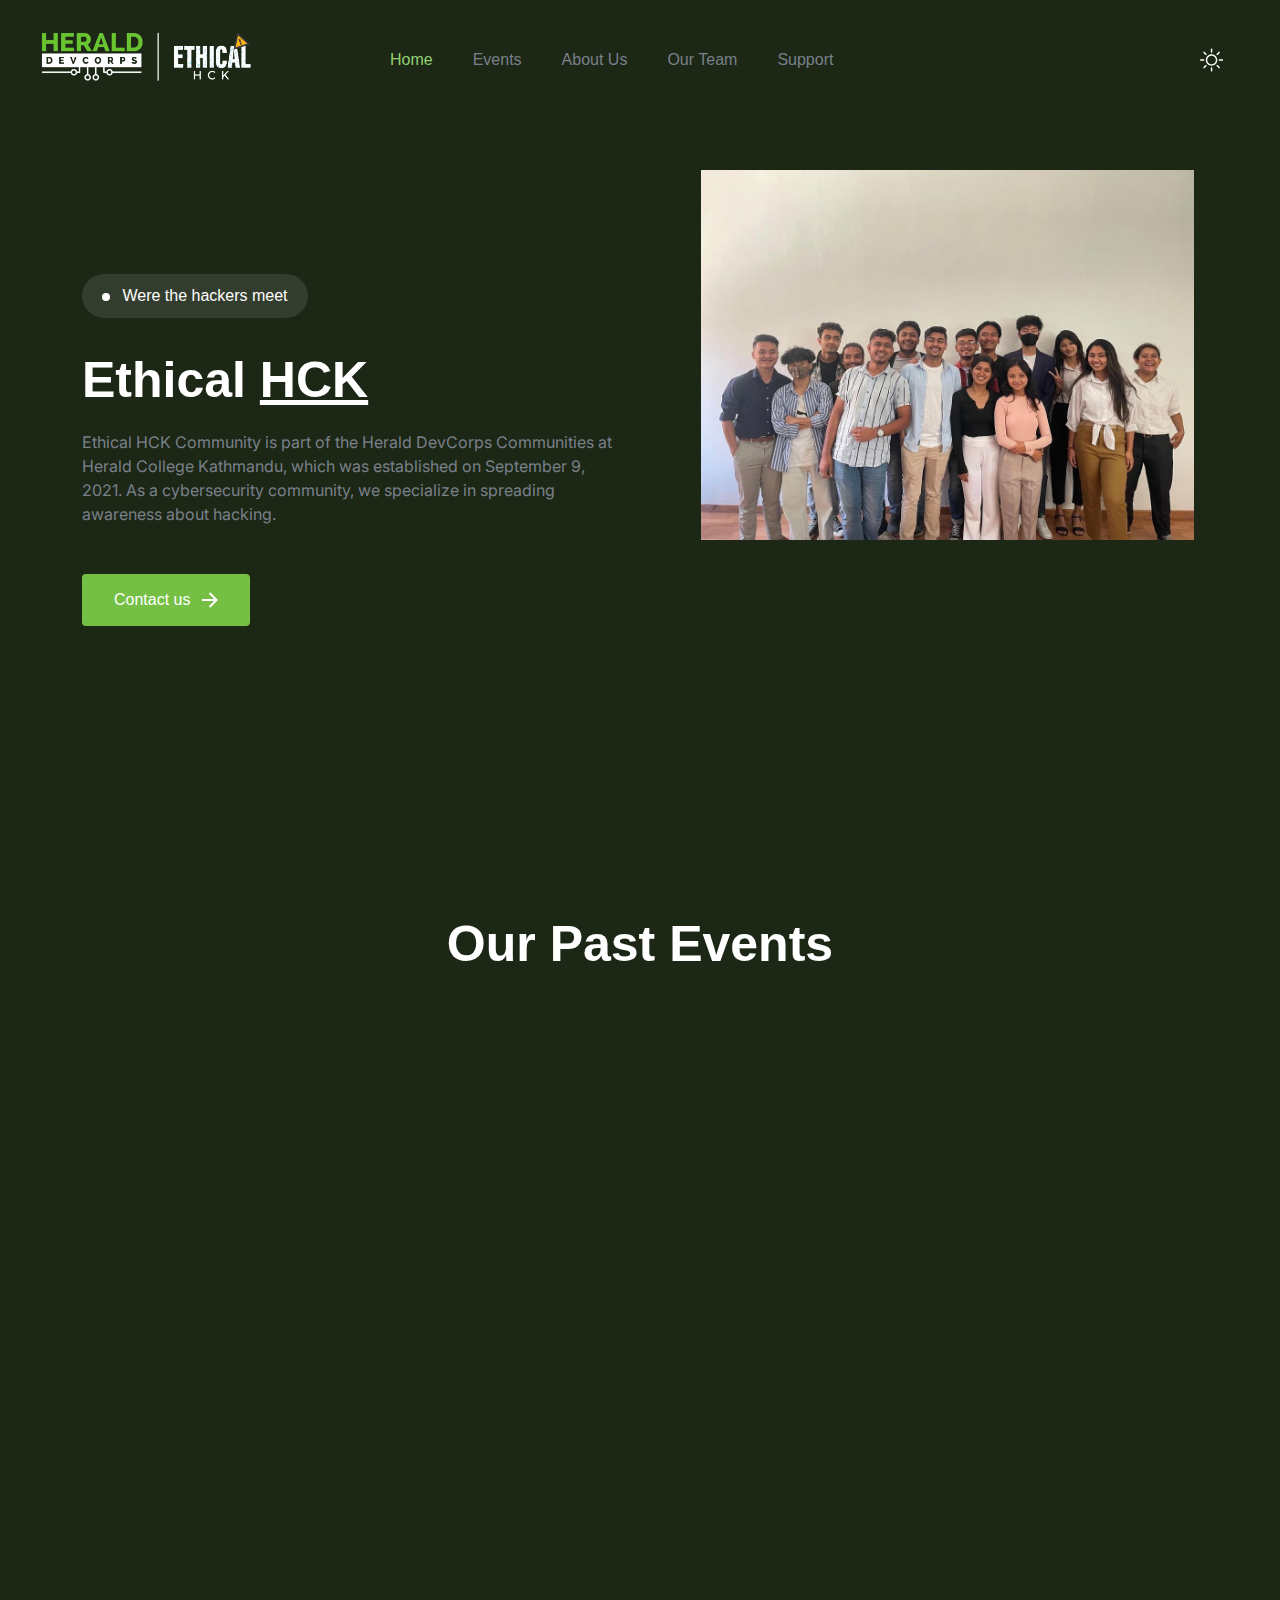
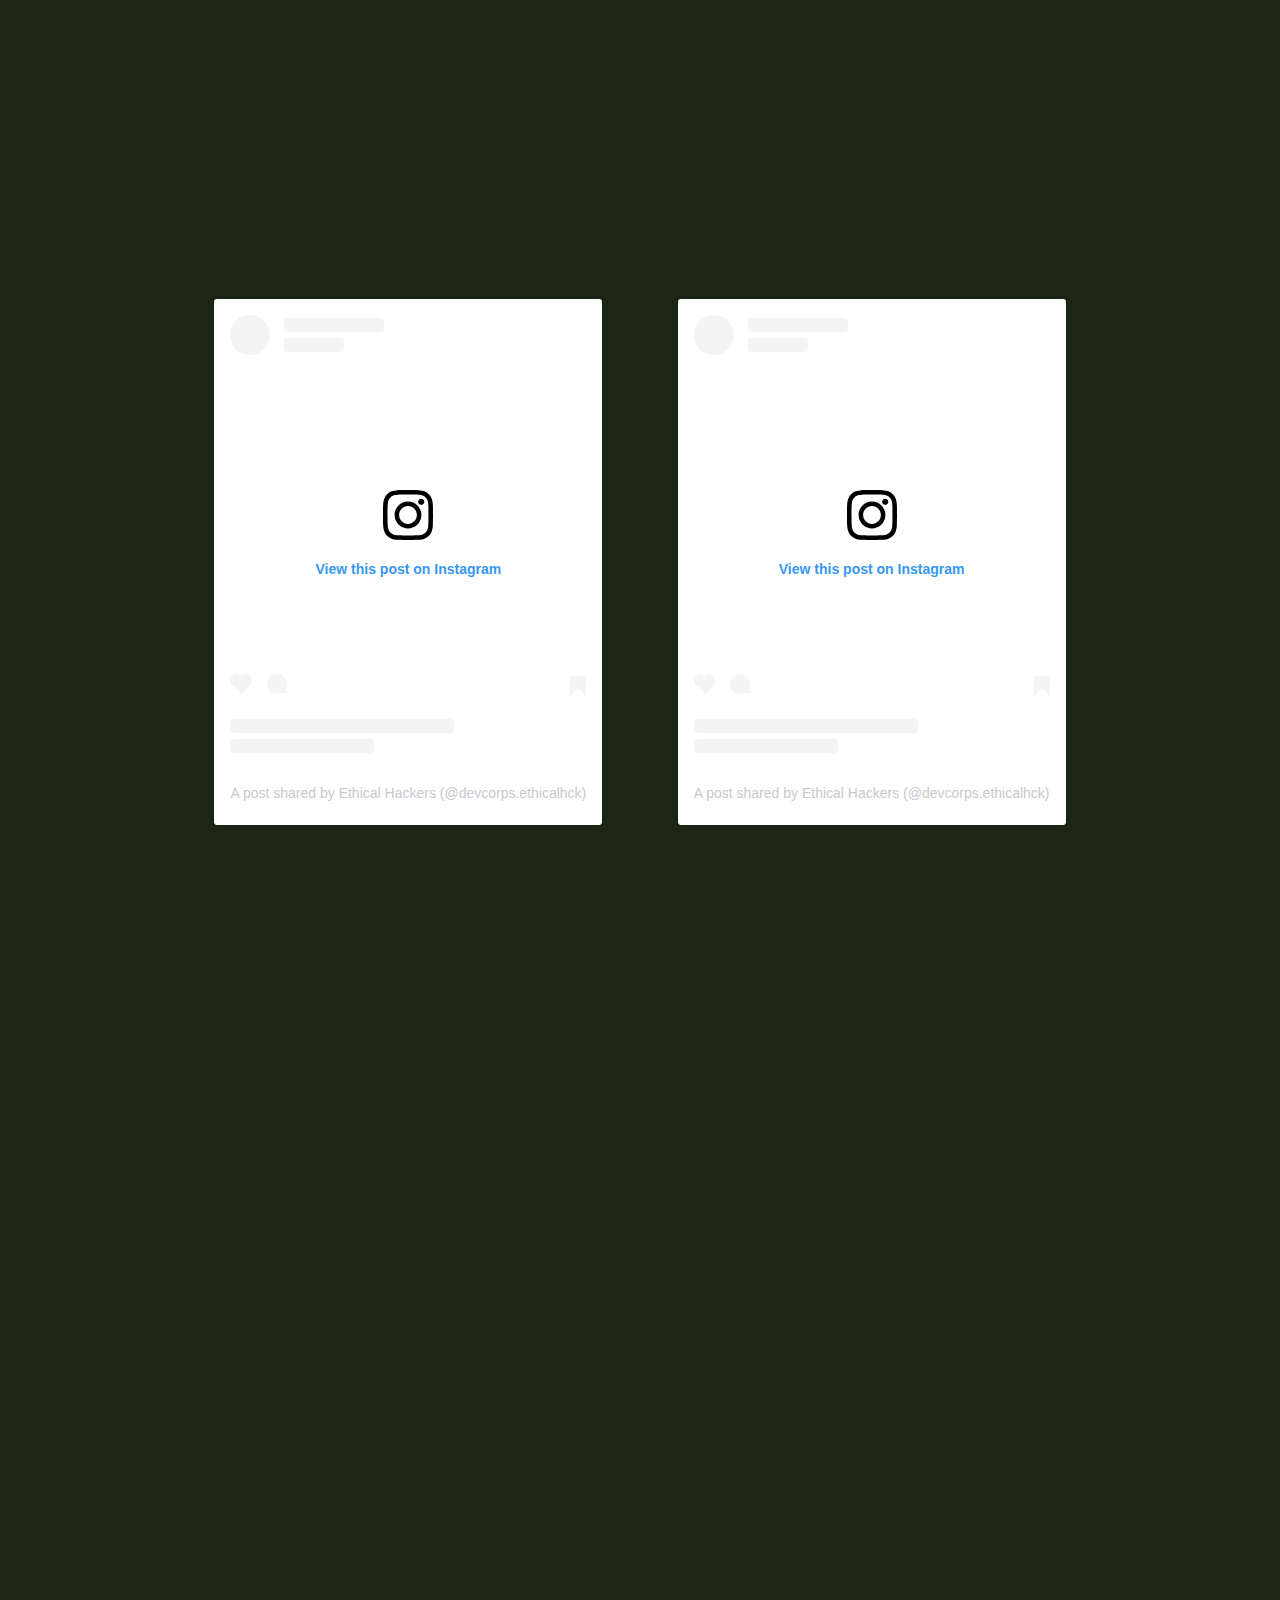
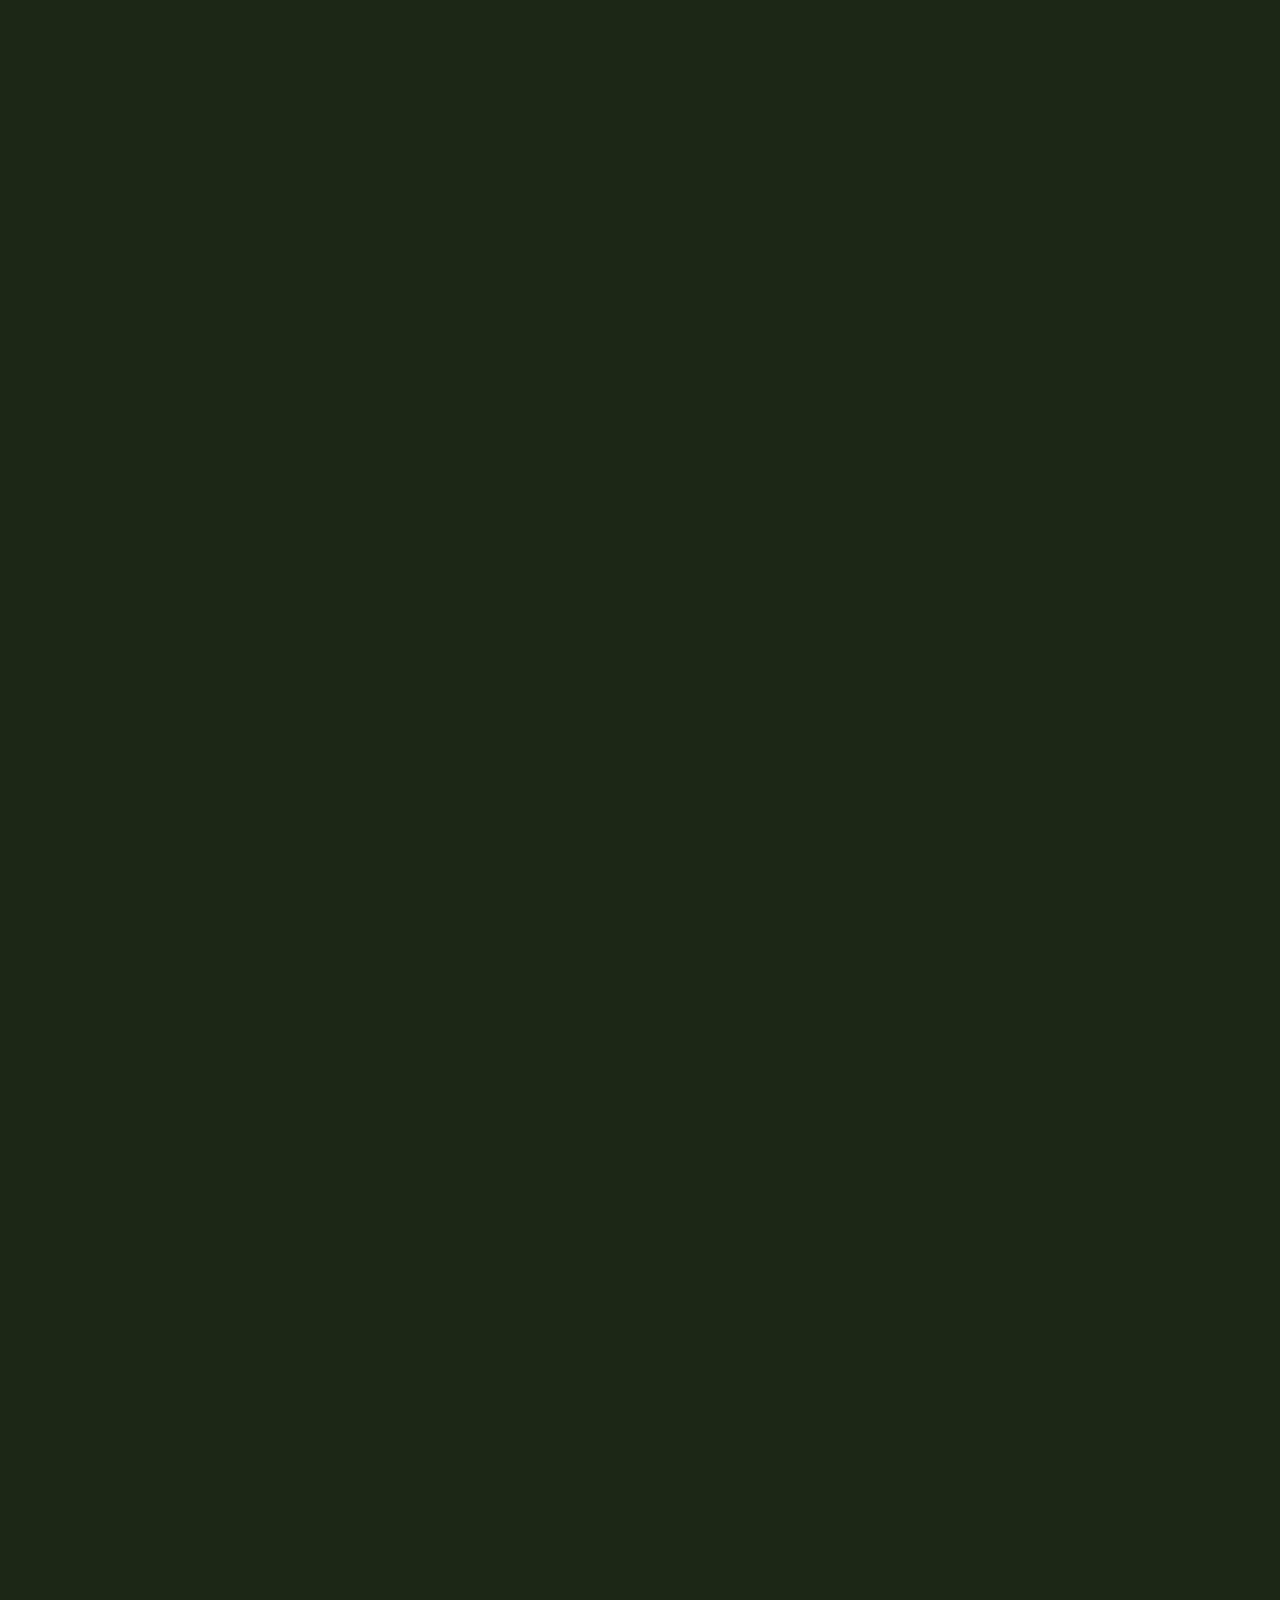
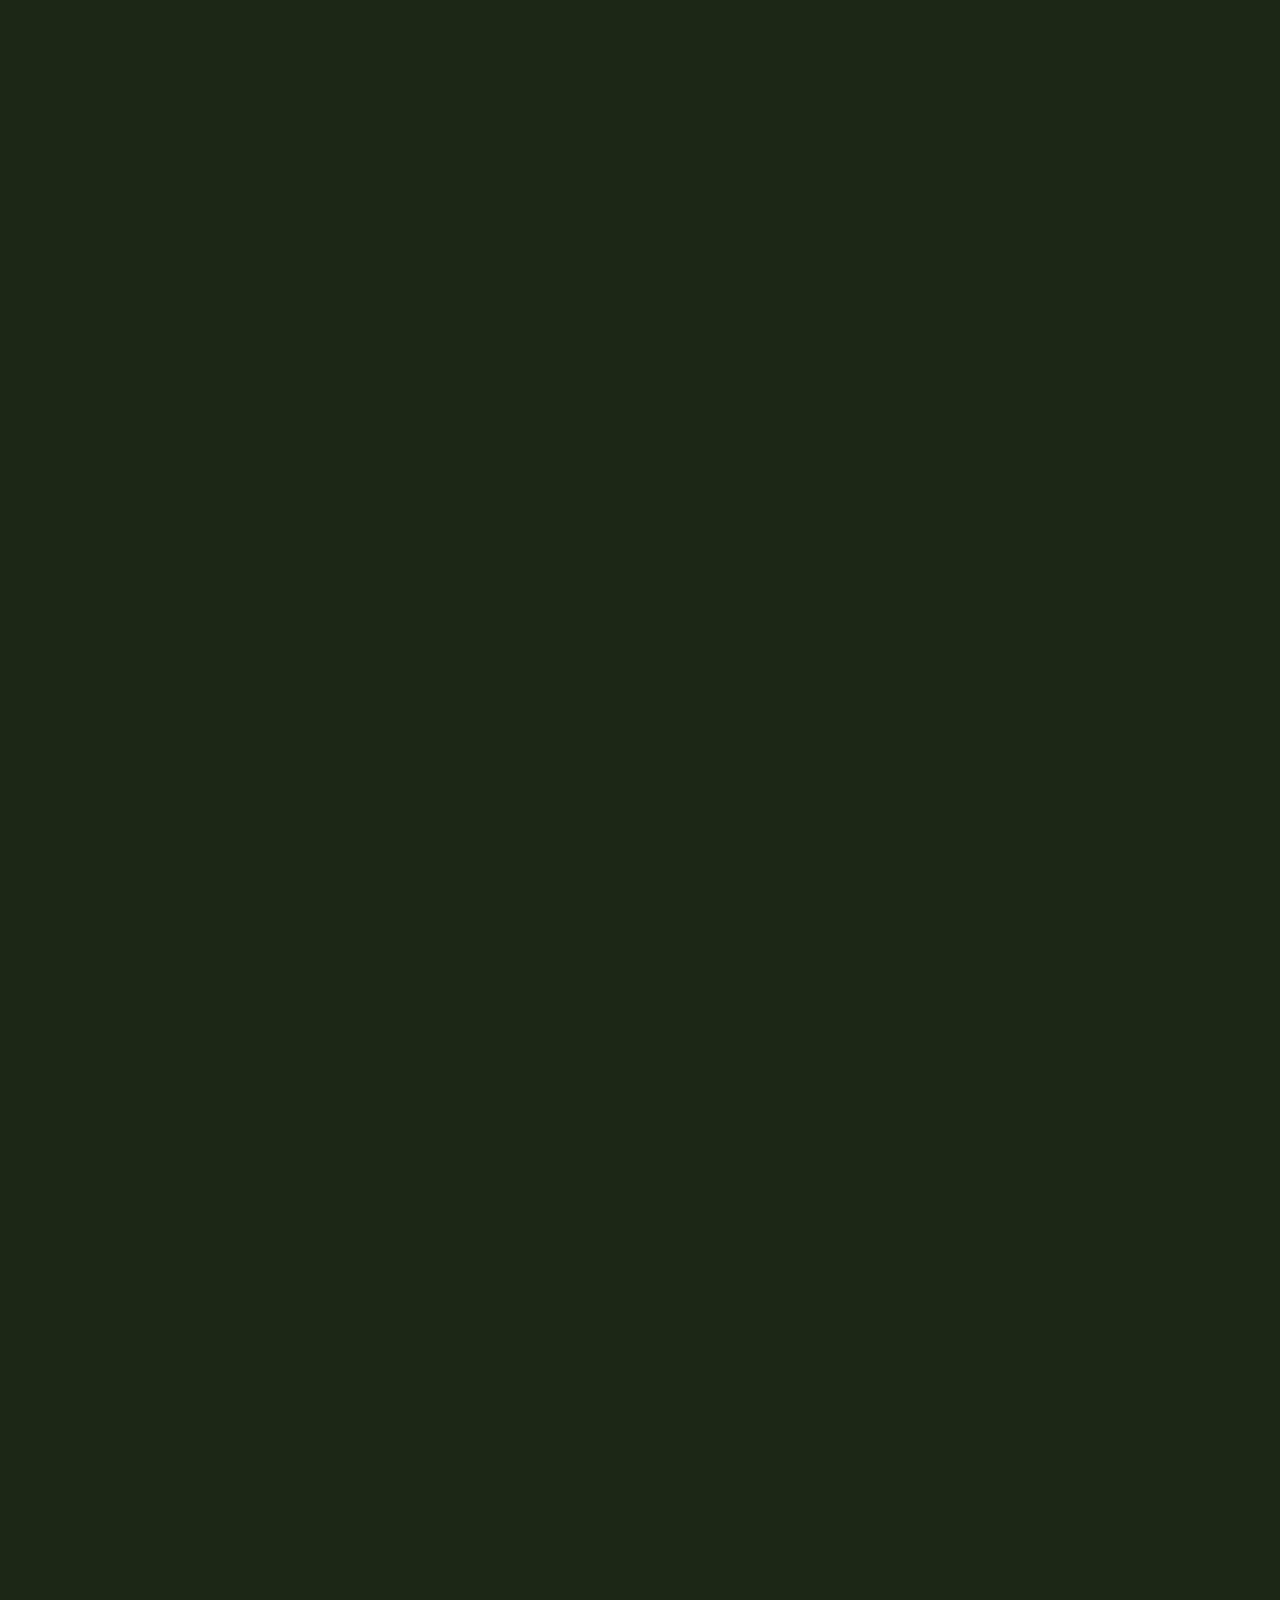
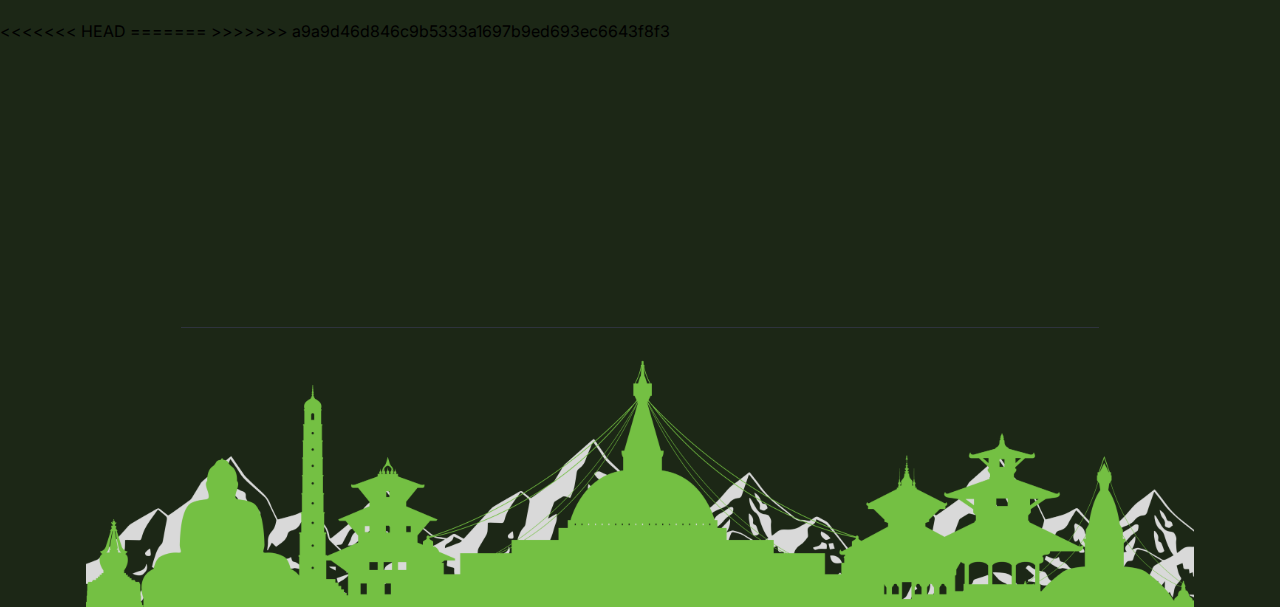
==== commit c13b9f26: "Merge branch 'main' of https://github.com/PrimChim/ethical-hck-community" ====
--- a/index.html
+++ b/index.html
@@ -949,49 +949,6 @@
             </div>
           </div>
         </div>
-        <!-- <div class="a4 a1v md:a1S/2 lg:a1S/4">
-          <div class="wow fadeInUp aJ a1B a1M ae[300px] az xs:ae[370px]" data-wow-delay=".25s">
-            <div class="ac a1E a2T aS">
-              <img src="images/team/resh1.jpg" alt="team-image" class="a4" />
-              <div class="duration-300 a1 a3E a2L/2 a2M/2 a3F aX aN group-hover:a1d group-hover:av">
-                <div class="a5 a9 am a3G">
-                  <a href="javascript:void(0)" name="social-icon" aria-label="social-icon"
-                    class="a5 a2o a2p a9 am a1j aT a2v a3l an a3c aI a3H aN hover:aZ hover:a16 hover:a3r">
-                    <svg width="20" height="20" viewBox="0 0 20 20" fill="none" xmlns="http://www.w3.org/2000/svg">
-                      <path
-                        d="M11.6667 11.2501H13.75L14.5834 7.91675H11.6667V6.25008C11.6667 5.39175 11.6667 4.58341 13.3334 4.58341H14.5834V1.78341C14.3117 1.74758 13.2859 1.66675 12.2025 1.66675C9.94004 1.66675 8.33337 3.04758 8.33337 5.58341V7.91675H5.83337V11.2501H8.33337V18.3334H11.6667V11.2501Z"
-                        fill="white" />
-                    </svg>
-                  </a>
-                  <a href="javascript:void(0)" name="social-icon" aria-label="social-icon"
-                    class="a5 a2o a2p a9 am a1j aT a2v a3l an a3c aI a3H aN hover:aZ hover:a16 hover:a3r">
-                    <svg width="20" height="20" viewBox="0 0 20 20" fill="none" xmlns="http://www.w3.org/2000/svg">
-                      <path
-                        d="M18.4684 4.71327C17.8322 4.99468 17.1575 5.1795 16.4667 5.26161C17.1948 4.82613 17.7398 4.14078 18 3.33327C17.3167 3.73994 16.5675 4.02494 15.7867 4.17911C15.2622 3.61792 14.567 3.24574 13.8092 3.12043C13.0513 2.99511 12.2733 3.12368 11.5961 3.48615C10.9189 3.84862 10.3804 4.42468 10.0643 5.12477C9.74824 5.82486 9.67233 6.60976 9.84838 7.35744C8.46263 7.28798 7.10699 6.92788 5.86945 6.30049C4.63191 5.67311 3.54015 4.79248 2.66504 3.71577C2.35529 4.24781 2.19251 4.85263 2.19338 5.46827C2.19338 6.67661 2.80838 7.74411 3.74338 8.36911C3.19005 8.35169 2.6489 8.20226 2.16504 7.93327V7.97661C2.16521 8.78136 2.44368 9.56129 2.95325 10.1842C3.46282 10.807 4.17211 11.2345 4.96088 11.3941C4.44722 11.5333 3.90863 11.5538 3.38588 11.4541C3.60827 12.1468 4.04172 12.7526 4.62554 13.1867C5.20936 13.6208 5.91432 13.8614 6.64171 13.8749C5.91878 14.4427 5.09102 14.8624 4.20578 15.1101C3.32053 15.3577 2.39515 15.4285 1.48254 15.3183C3.07563 16.3428 4.93012 16.8867 6.82421 16.8849C13.235 16.8849 16.7409 11.5741 16.7409 6.96827C16.7409 6.81827 16.7367 6.66661 16.73 6.51827C17.4124 6.02508 18.0014 5.41412 18.4692 4.71411L18.4684 4.71327Z"
-                        fill="white" />
-                    </svg>
-                  </a>
-                  <a href="javascript:void(0)" name="social-icon" aria-label="social-icon"
-                    class="a5 a2o a2p a9 am a1j aT a2v a3l an a3c aI a3H aN hover:aZ hover:a16 hover:a3r">
-                    <svg width="20" height="20" viewBox="0 0 20 20" fill="none" xmlns="http://www.w3.org/2000/svg">
-                      <path
-                        d="M5.78328 4.16677C5.78306 4.6088 5.60726 5.03263 5.29454 5.34504C4.98182 5.65744 4.55781 5.83282 4.11578 5.8326C3.67376 5.83238 3.24992 5.65657 2.93752 5.34386C2.62511 5.03114 2.44973 4.60713 2.44995 4.1651C2.45017 3.72307 2.62598 3.29924 2.9387 2.98683C3.25141 2.67443 3.67542 2.49905 4.11745 2.49927C4.55948 2.49949 4.98331 2.6753 5.29572 2.98801C5.60812 3.30073 5.78351 3.72474 5.78328 4.16677ZM5.83328 7.06677H2.49995V17.5001H5.83328V7.06677ZM11.1 7.06677H7.78328V17.5001H11.0666V12.0251C11.0666 8.9751 15.0416 8.69177 15.0416 12.0251V17.5001H18.3333V10.8918C18.3333 5.7501 12.45 5.94177 11.0666 8.46677L11.1 7.06677Z"
-                        fill="white" />
-                    </svg>
-                  </a>
-                </div>
-              </div>
-            </div>
-            <div>
-              <h3 class="a3I aE a2Z a1K a1t dark:aI sm:a1Y">
-                Resh Bikram Bhattarai
-              </h3>
-              <p class="font-heading aF aG">
-                Leader of Ethical HCK
-              </p>
-            </div>
-          </div>
-        </div> -->
         <div class="a4 a1v md:a1S/2 lg:a1S/4">
           <div class="wow fadeInUp aJ a1B a1M ae[300px] az xs:ae[370px]" data-wow-delay=".3s">
             <div class="ac a1E a2T aS">
@@ -1417,6 +1374,8 @@
           </div>
         </div>
   </section>
+<<<<<<< HEAD
+=======
 
 
   <!-- 
@@ -1452,6 +1411,7 @@
     </section>
 
   </section> -->
+>>>>>>> a9a9d46d846c9b5333a1697b9ed693ec6643f8f3
 
   <section id="support" class="a1P sm:a1Q lg:a1u[130px]">
     <div class="a1v xl:a1w">
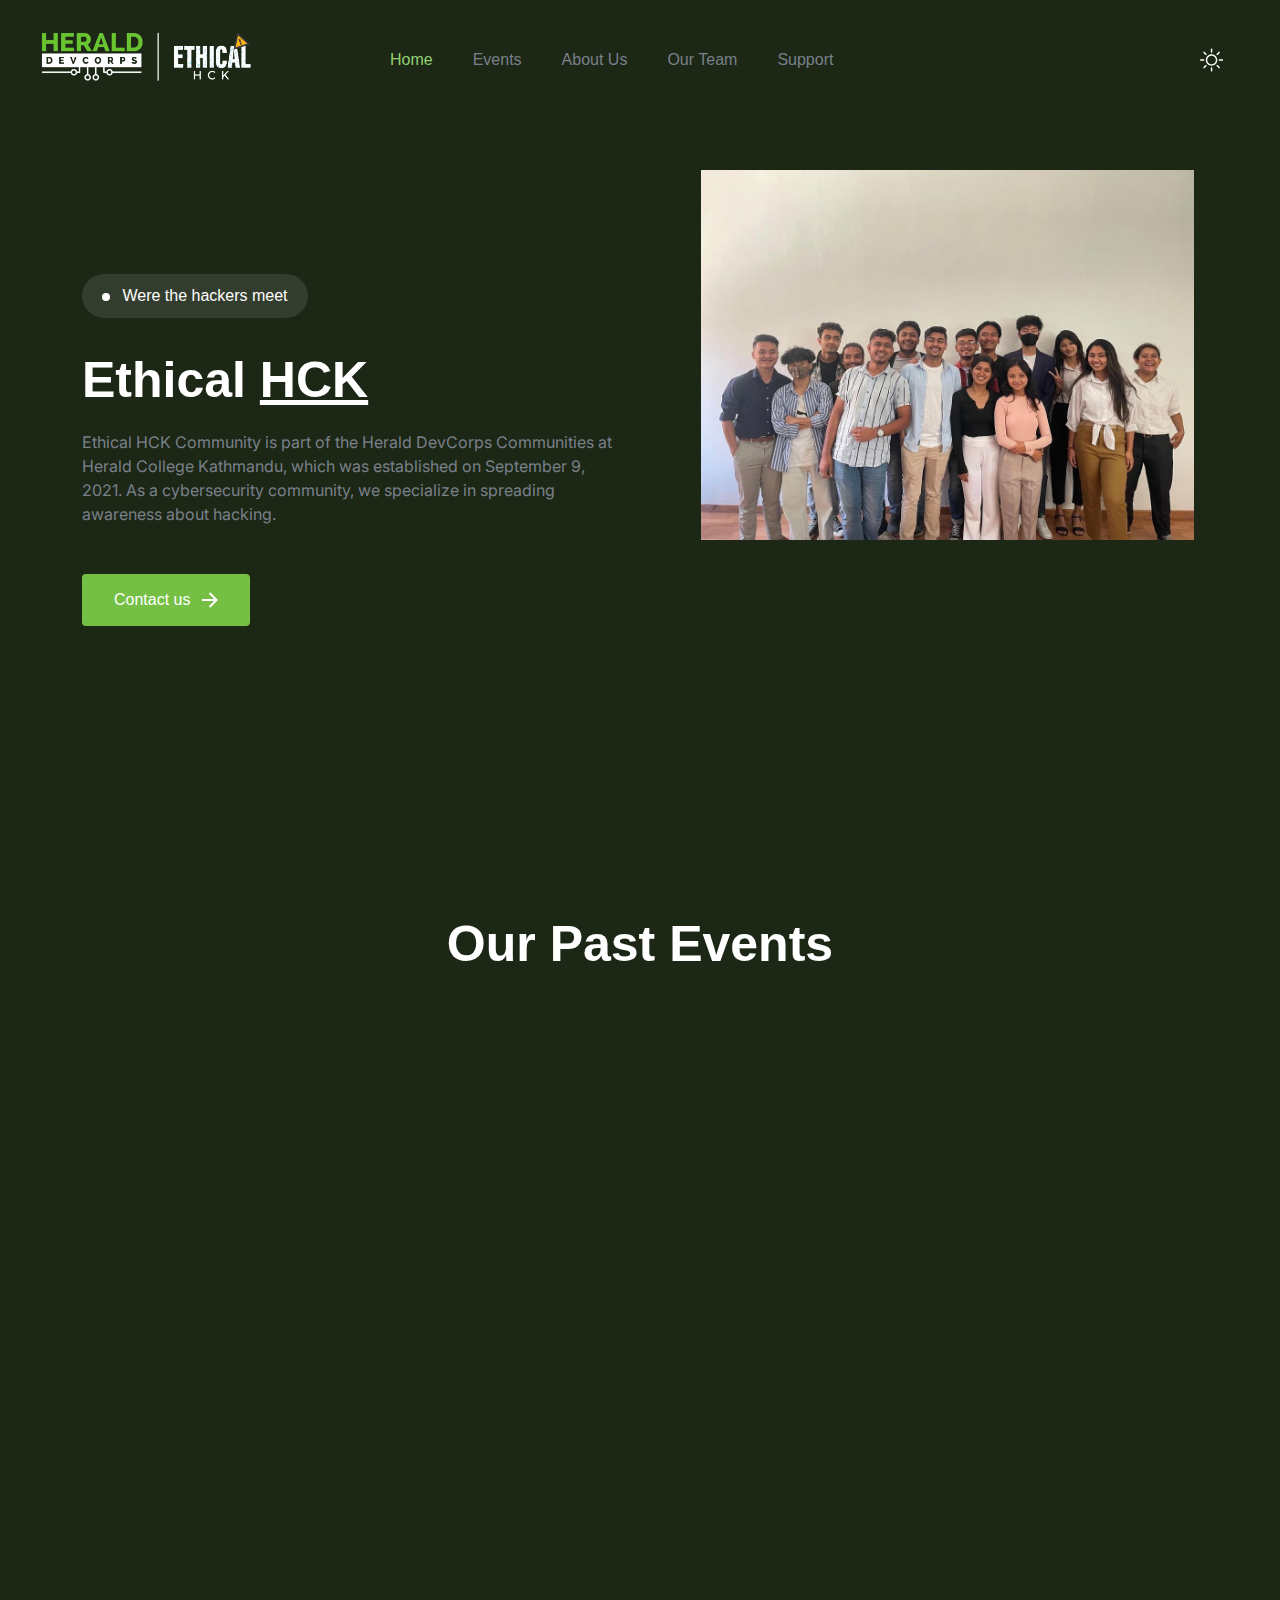
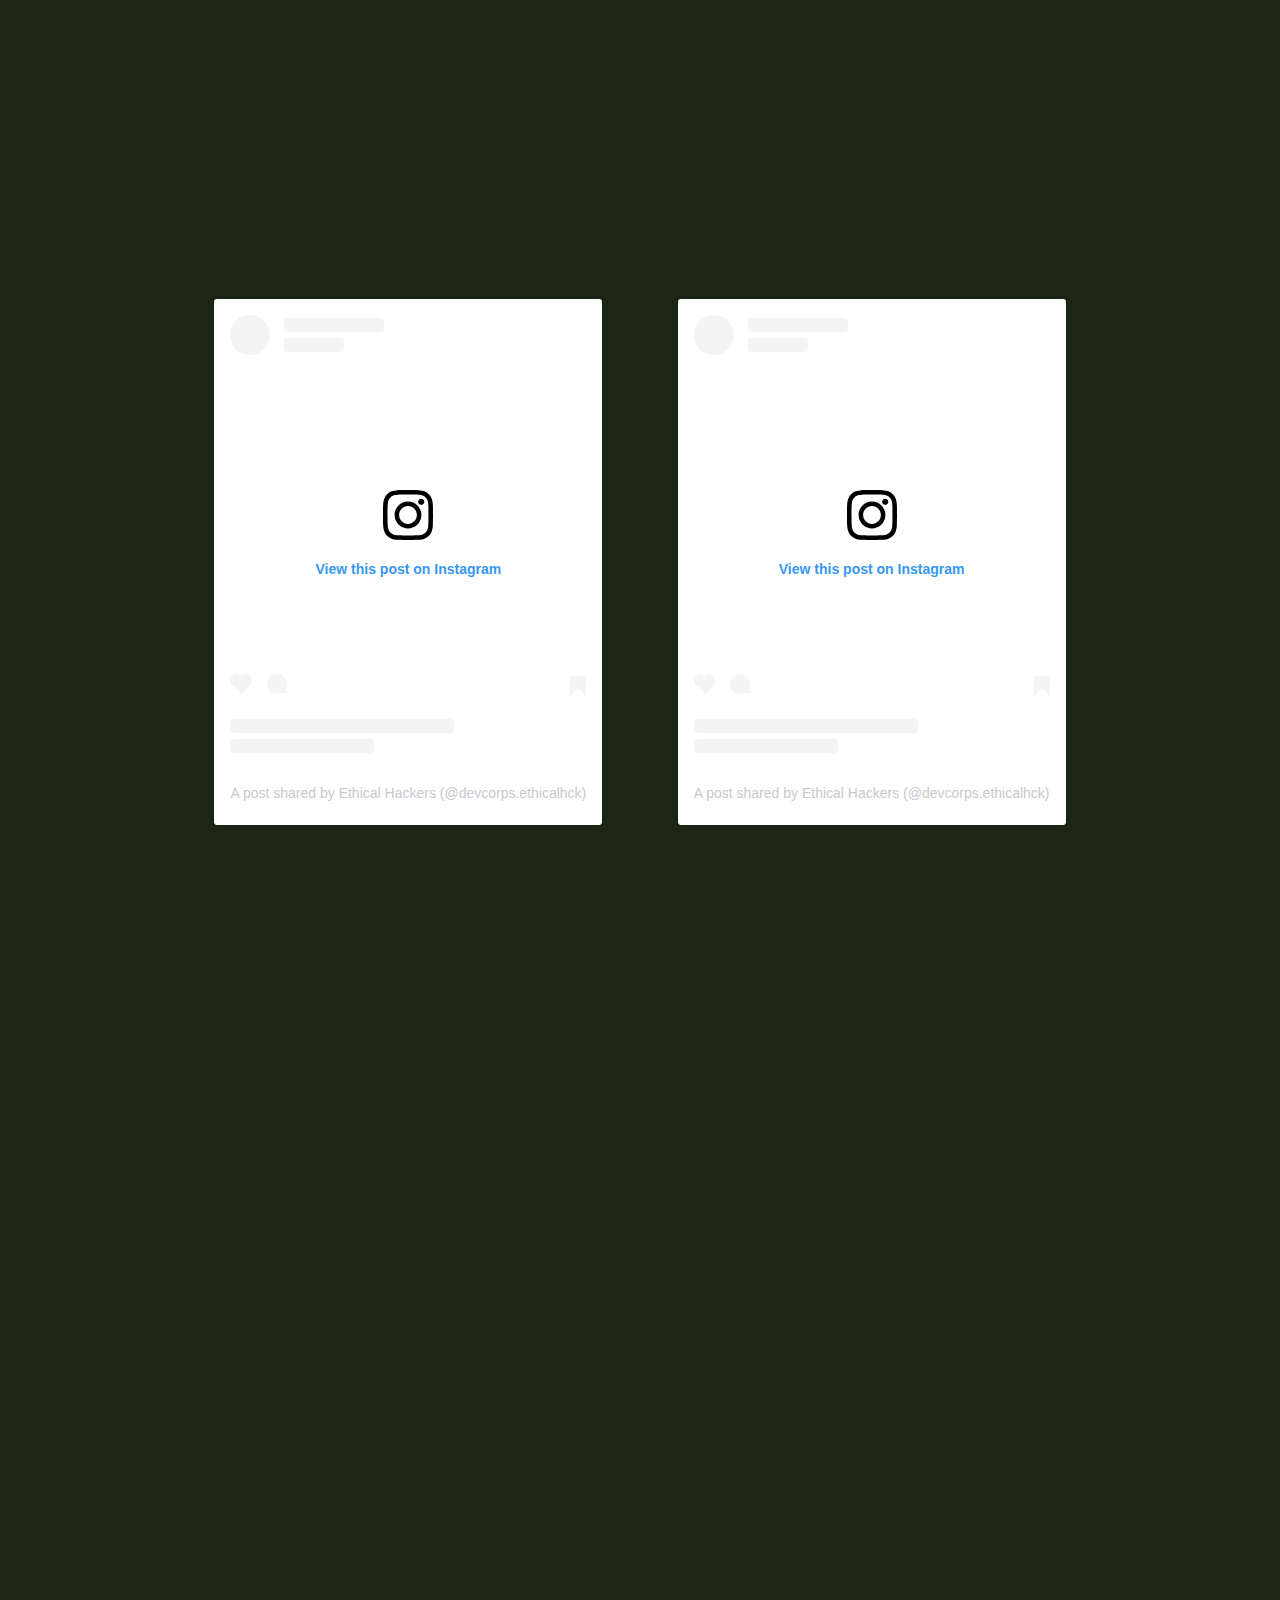
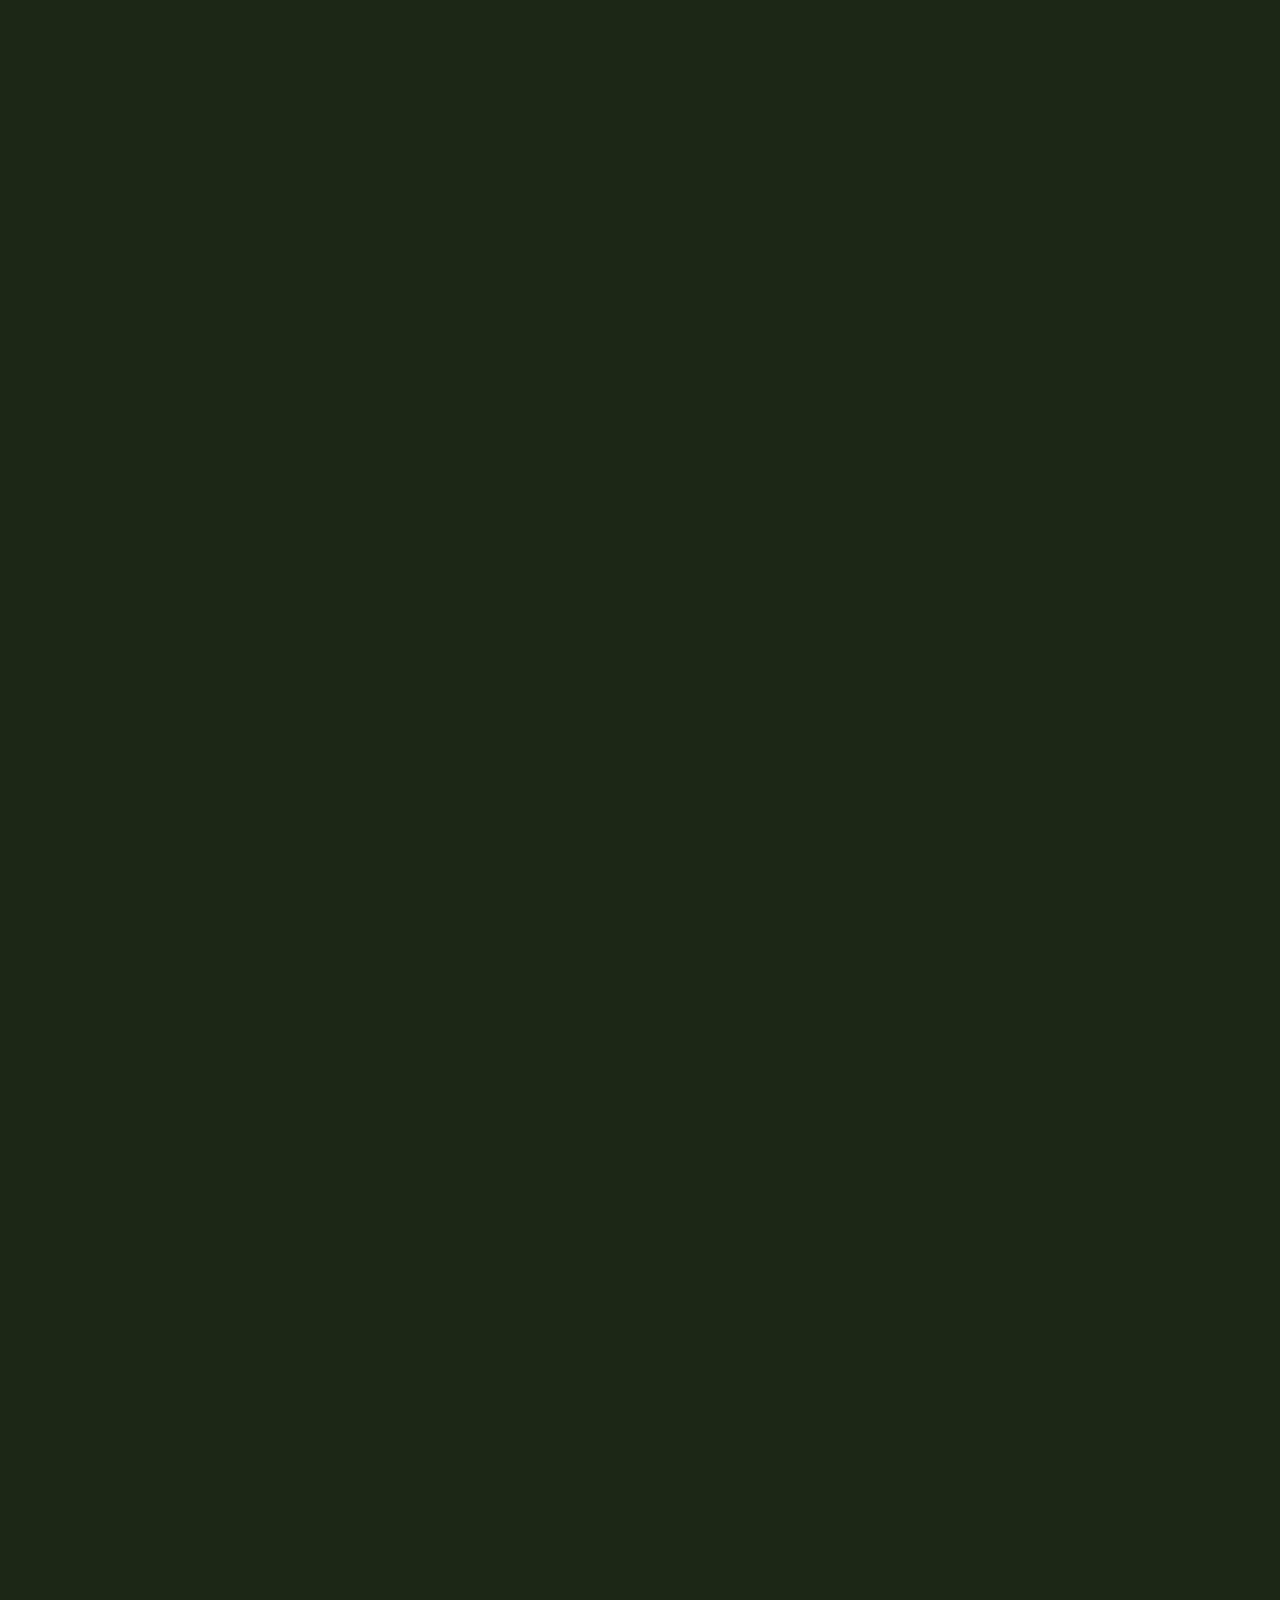
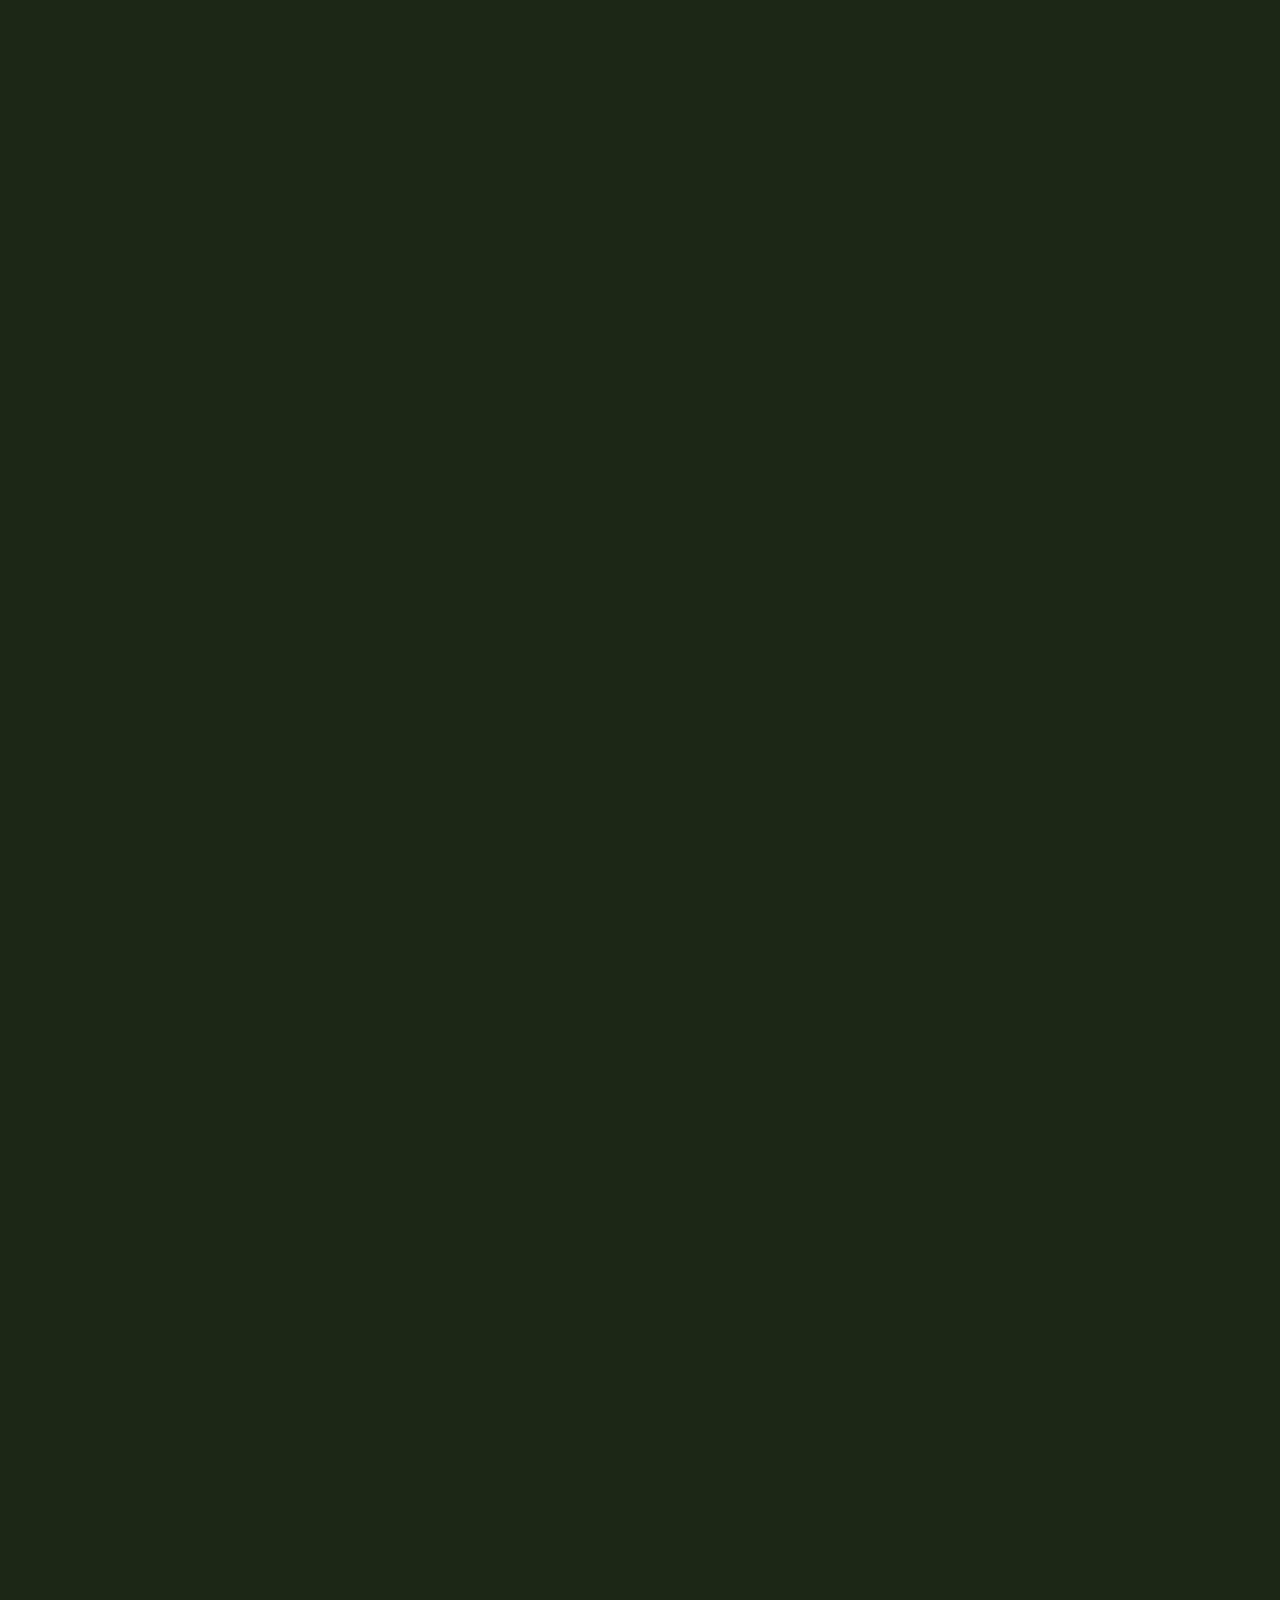
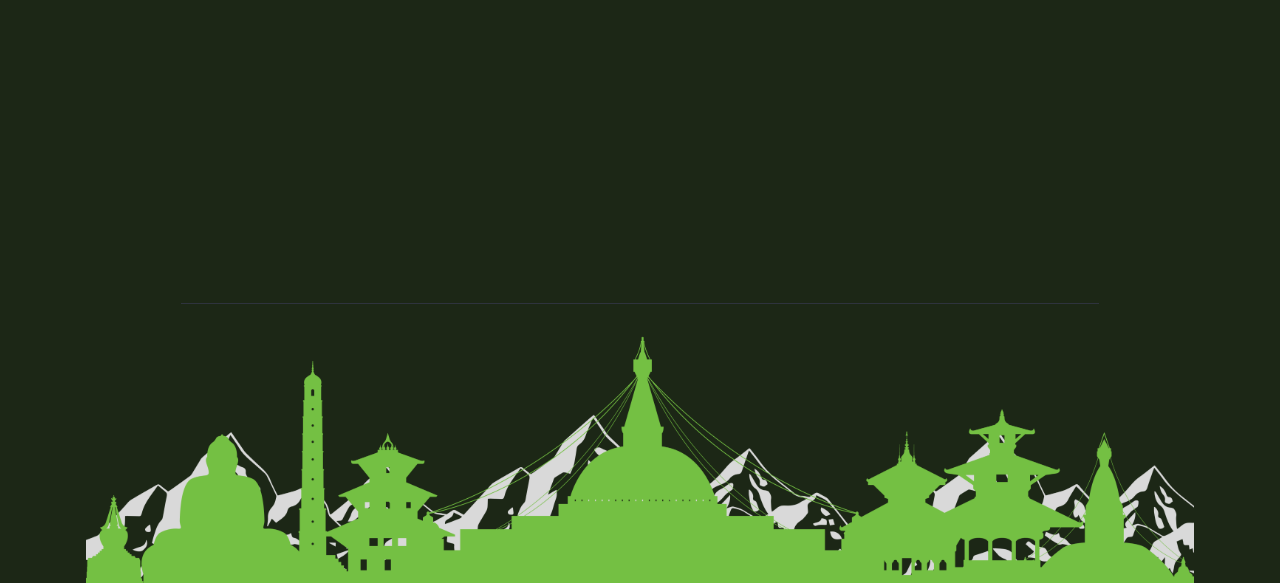
==== commit 920fb234: "tetemonials removed" ====
--- a/index.html
+++ b/index.html
@@ -1350,8 +1350,7 @@
                         fill="white" />
                     </svg>
                   </a>
-                  <a href="https://www.linkedin.com/in/darwinpaudel/" name="linkedin-icon"
-                    aria-label="linkedin-icon"
+                  <a href="https://www.linkedin.com/in/darwinpaudel/" name="linkedin-icon" aria-label="linkedin-icon"
                     class="a5 a2o a2p a9 am a1j aT a2v a3l an a3c aI a3H aN hover:aZ hover:a16 hover:a3r"
                     target="_blank">
                     <svg width="20" height="20" viewBox="0 0 20 20" fill="none" xmlns="http://www.w3.org/2000/svg">
@@ -1374,44 +1373,6 @@
           </div>
         </div>
   </section>
-<<<<<<< HEAD
-=======
-
-
-  <!-- 
-  <section id="testimonials">
-    <div class="wow fadeInUp ac a1B a2J a1C az md:a1U lg:a3p" data-wow-delay=".2s">
-      <span class="title"> Testimonial </span>
-      <h2 class="a1B a1I ae[450px] aE a1J a1G a1t dark:aI sm:a1L md:a1F[50px] md:a3f[60px]">
-        What Our Testemonials Say About Us
-      </h2>
-    </div>
-    <section class="testimonials-section">
-      <div class="testimonialsss dark">
-        <img src="images/team/resh1.jpg" height="100px" width="100px" alt="Testimonial author">
-        <p class="a3I aE a2Z a1K a1t dark:aI sm:a1Y">"Ethical Hacking Community has taught me to progress in my
-          leadership skills."</p>
-        <p class="a3I aE a2Z a1K a1t dark:aI sm:a1Y">- Resh Bikram Bhattarai</p>
-      </div>
-      <div class="testimonialsss dark">
-        <img src="images/team/viraj.jpg" alt="Testimonial author">
-        <p class="a3I aE a2Z a1K a1t dark:aI sm:a1Y">"I am glad to be part of the Ethical HCK community. This helps to
-          give me an enthusiasm towards hacking and cyber security. This community helps me increase and boost my
-          leadership, presentation, and academic skills. I am especially a part of the Red team in this community."</p>
-        <p class="a3I aE a2Z a1K a1t dark:aI sm:a1Y">- Viraj Subedi</p>
-      </div>
-      <div class="testimonialsss dark">
-        <img src="images/team/Pritam.jpg" height="100px" width="100px" alt="Testimonial author">
-        <p class="a3I aE a2Z a1K a1t dark:aI sm:a1Y">"The Ethical Hacking Community at Herald College Kathmandu is an
-          exceptional group of individuals who share a common passion for cybersecurity and ethical hacking. The
-          community provides a supportive environment for students to explore their interests and develop their skills
-          in ethical hacking."</p>
-        <p class="a3I aE a2Z a1K a1t dark:aI sm:a1Y">- Pritam Gurung</p>
-      </div>
-    </section>
-
-  </section> -->
->>>>>>> a9a9d46d846c9b5333a1697b9ed693ec6643f8f3
 
   <section id="support" class="a1P sm:a1Q lg:a1u[130px]">
     <div class="a1v xl:a1w">
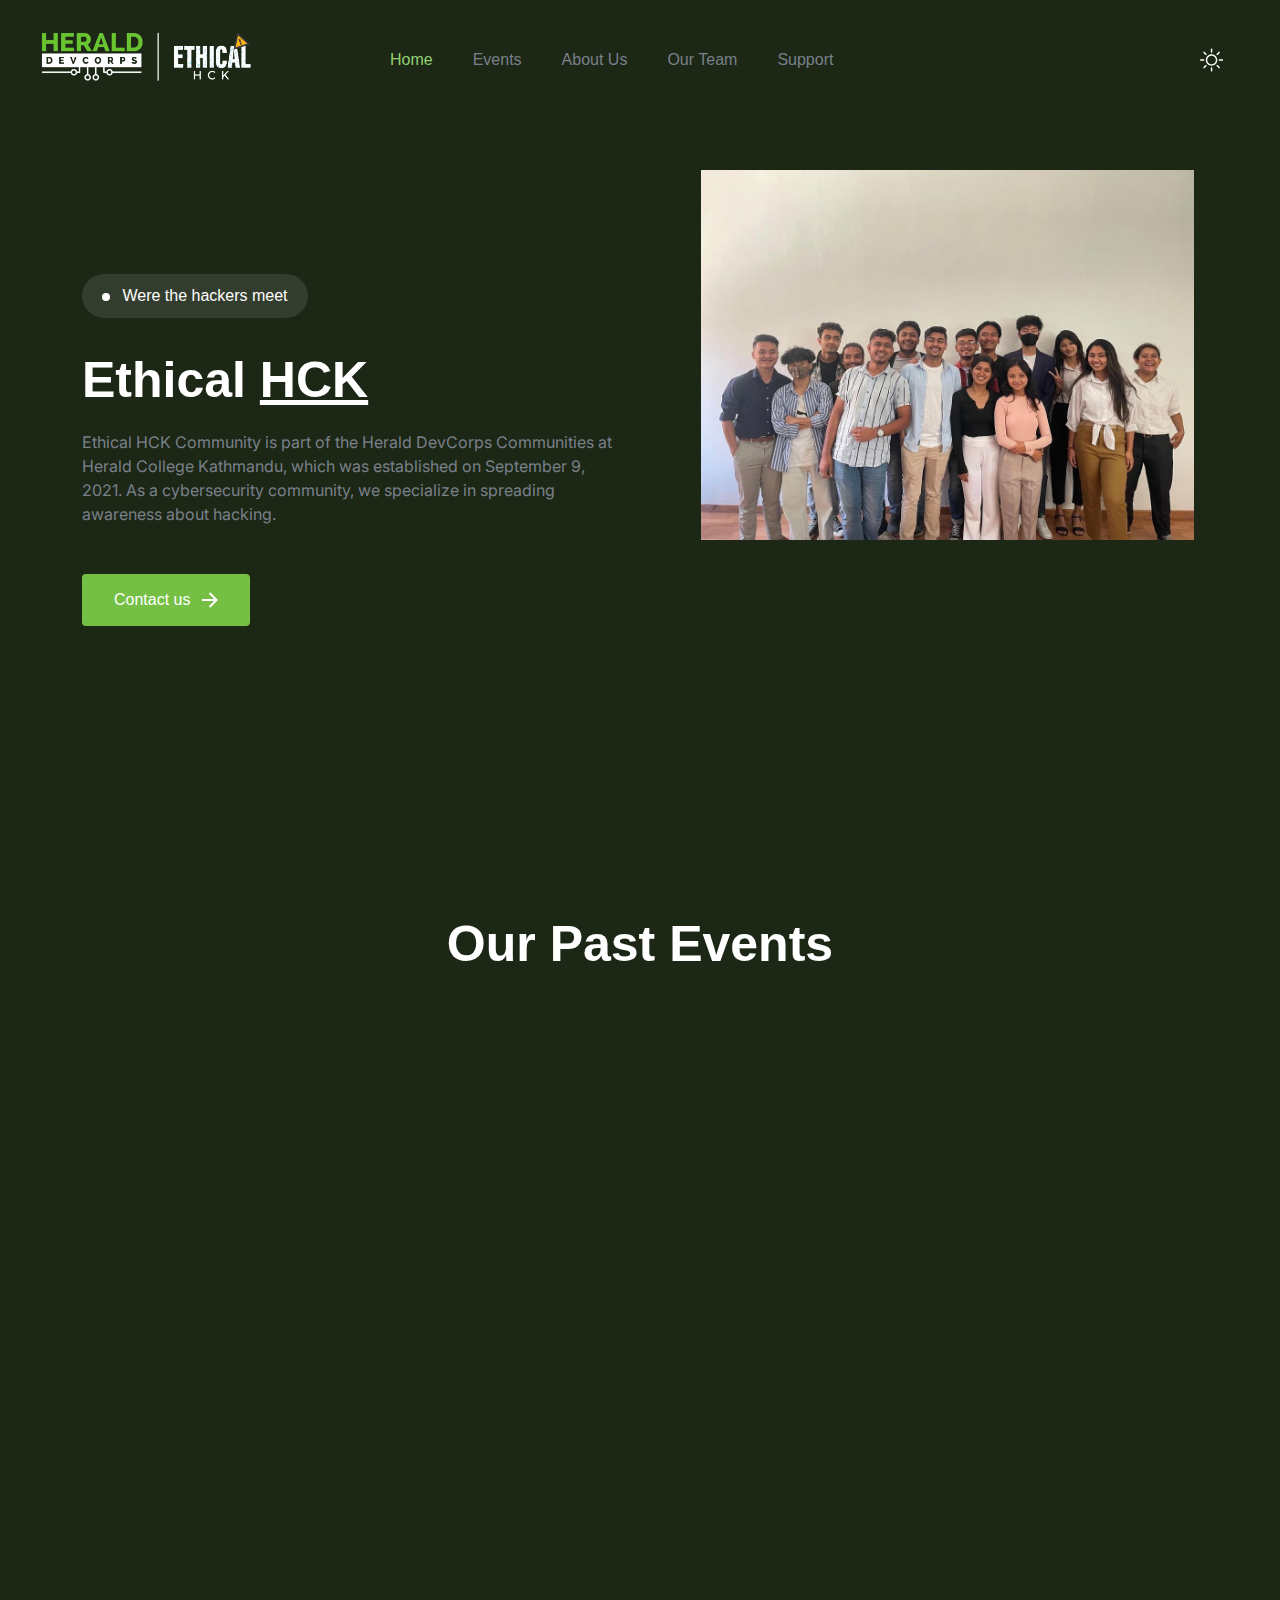
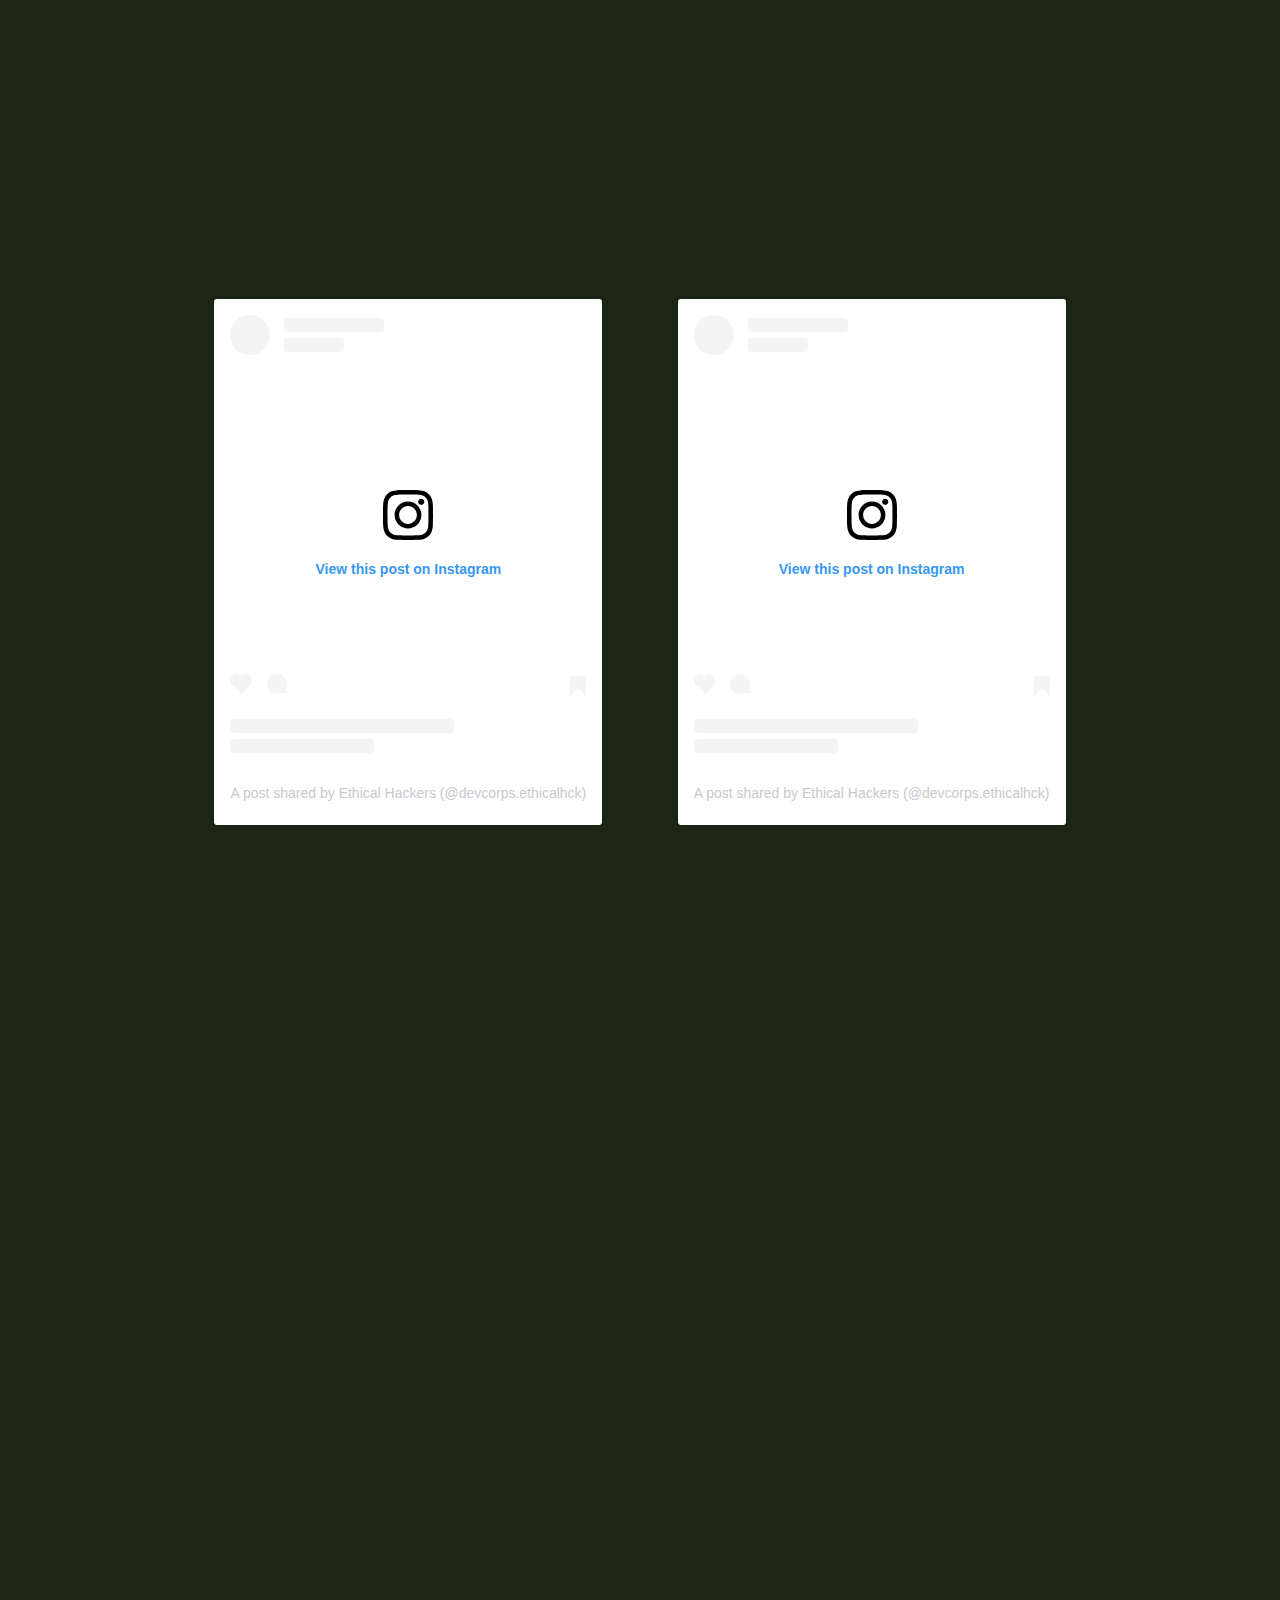
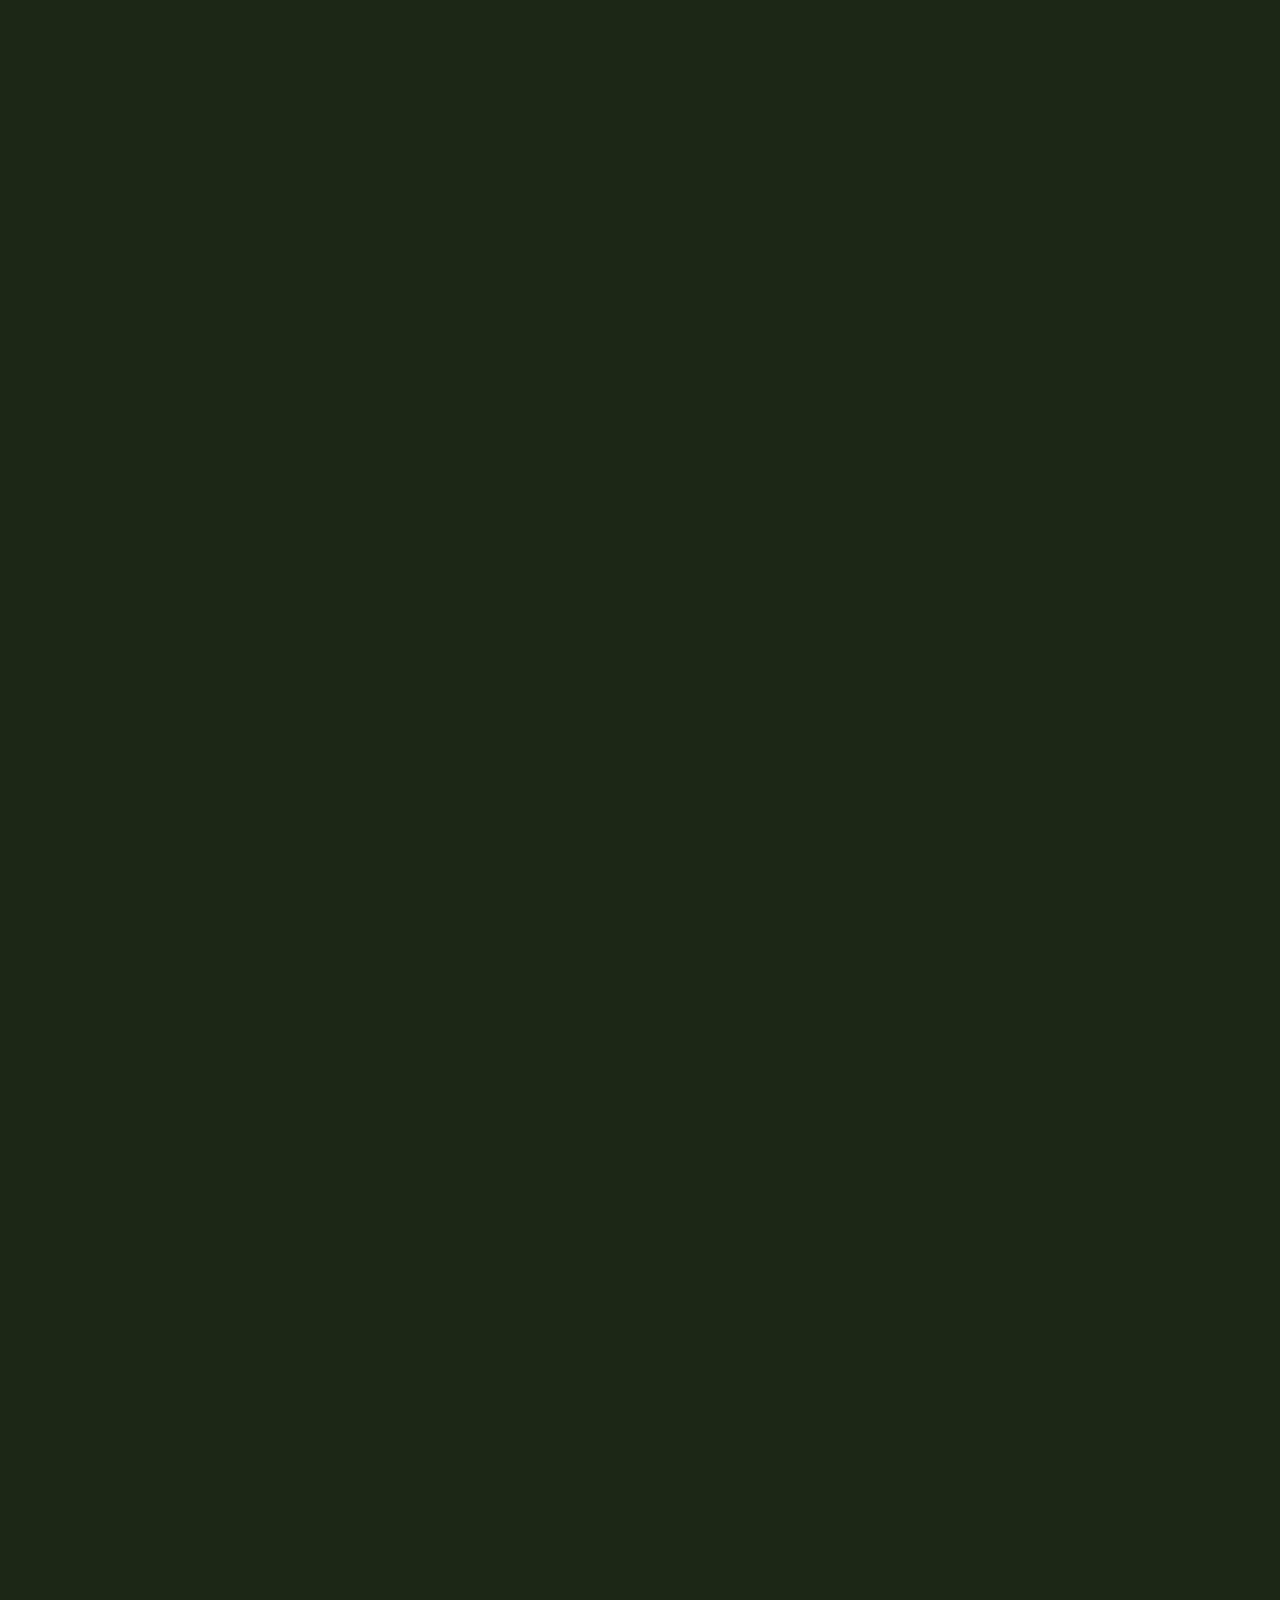
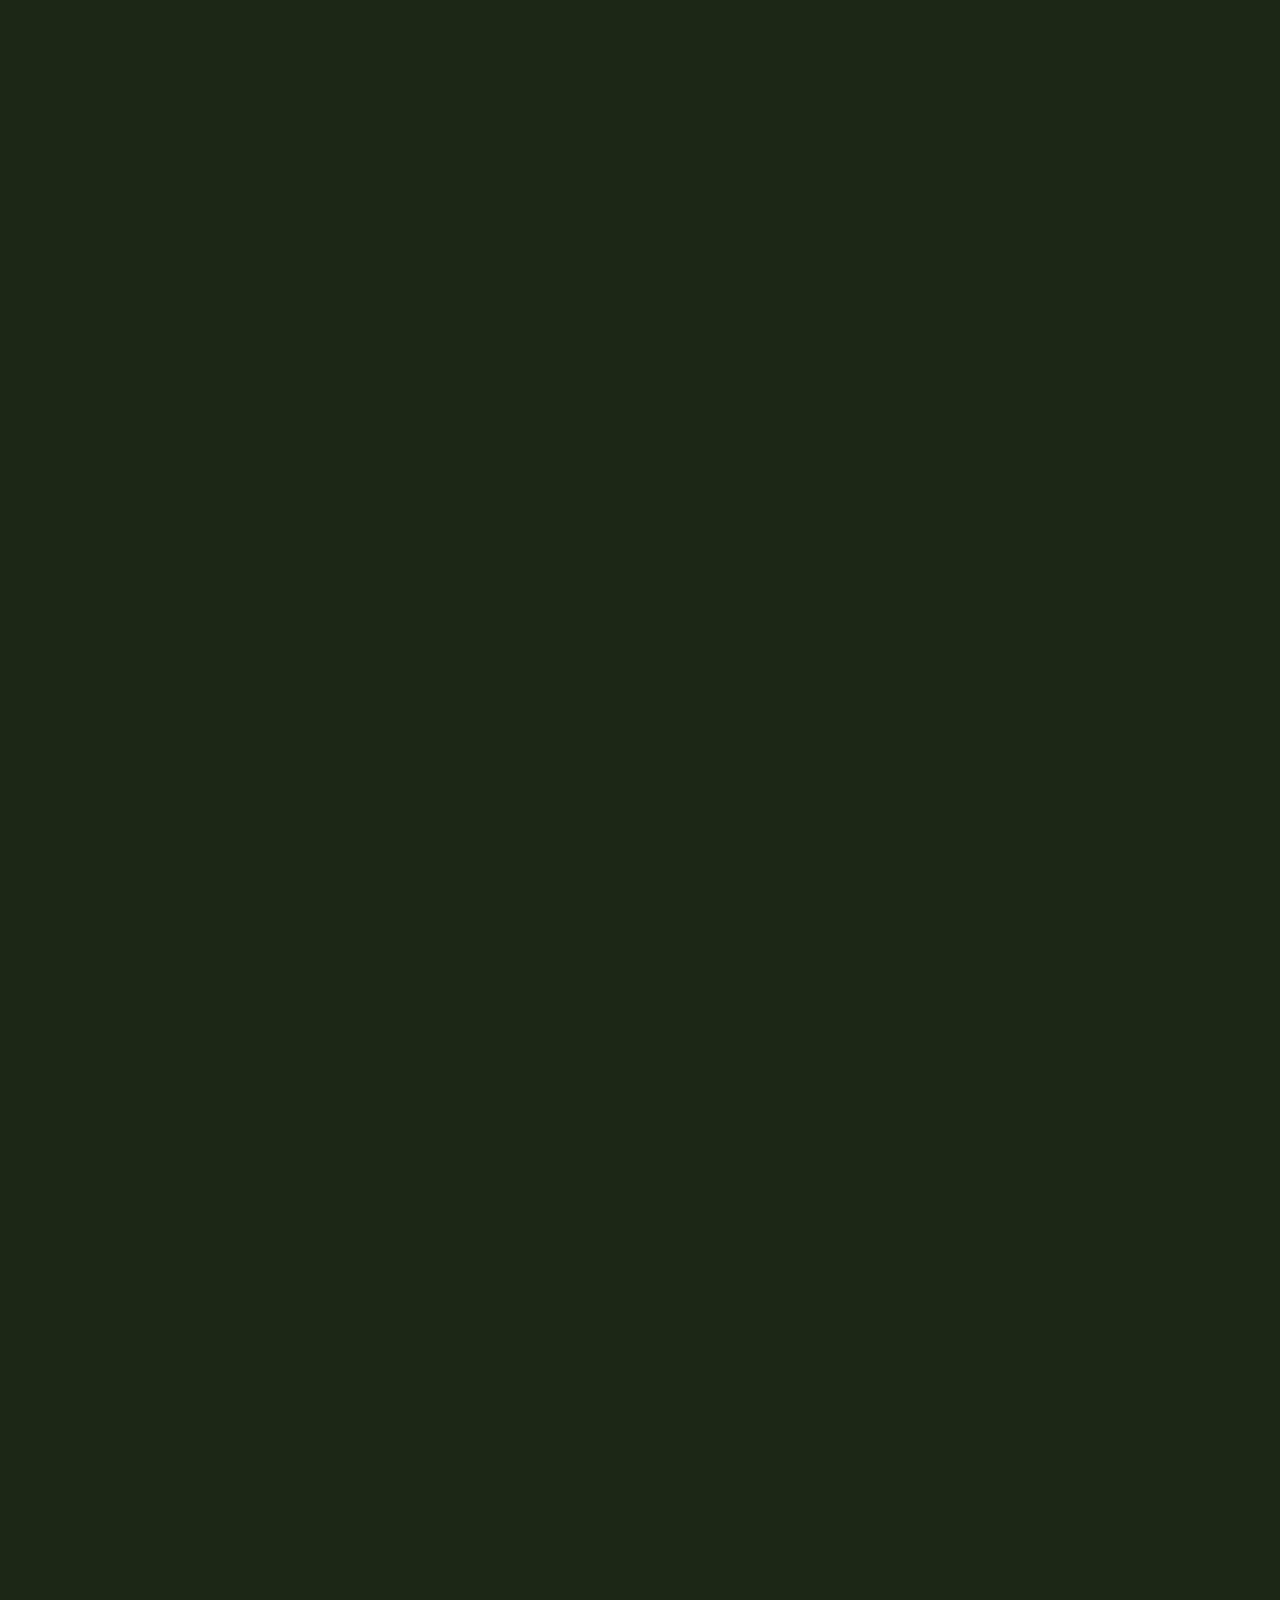
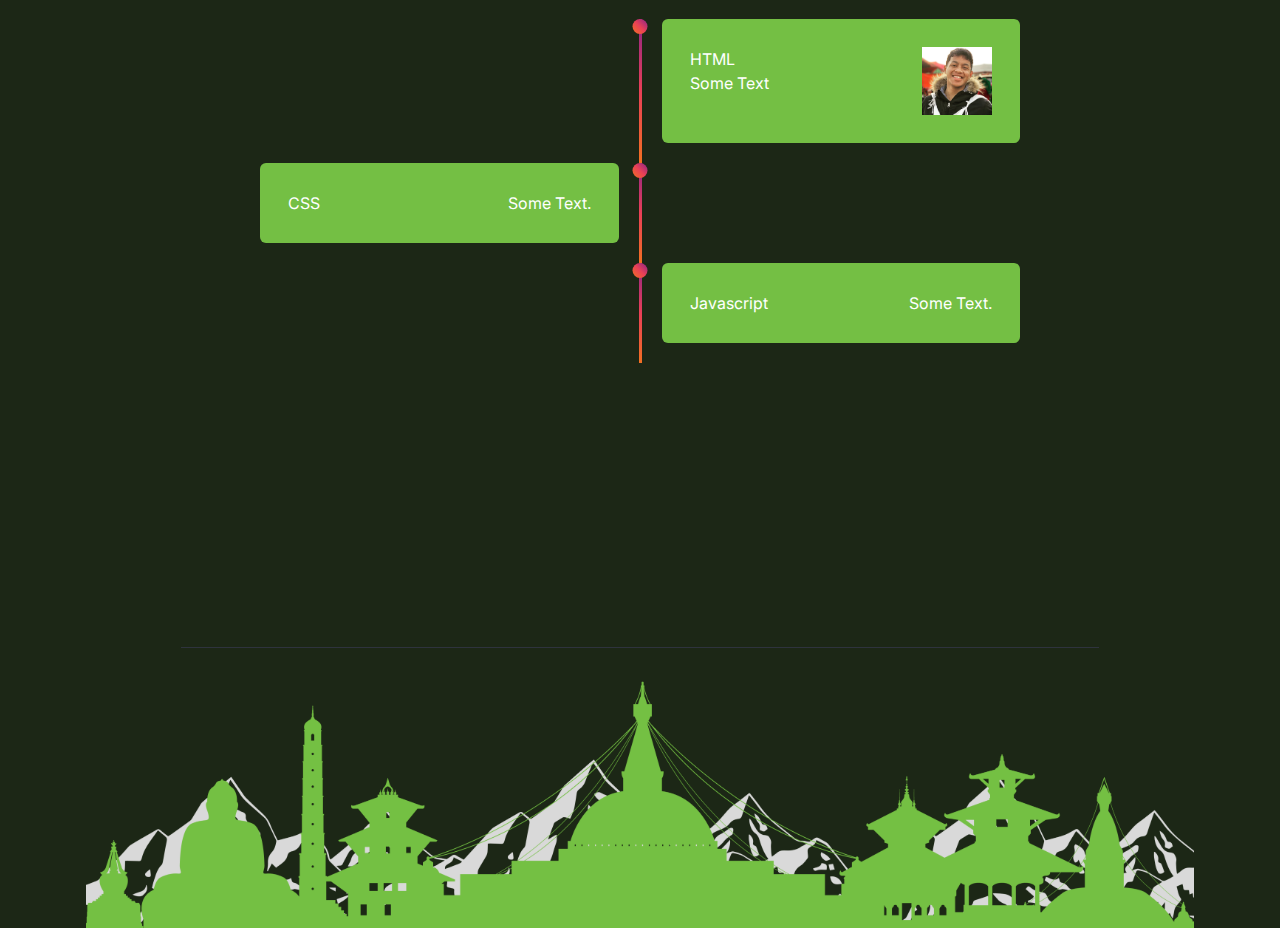
==== commit 32932f25: "timeline added need fixing to it" ====
--- a/index.html
+++ b/index.html
@@ -17,6 +17,7 @@
   <link rel="stylesheet" href="css/animate.css" />
   <link rel="stylesheet" href="css/tailwind.css" />
   <link rel="stylesheet" href="css/testimonial.css">
+  <link rel="stylesheet" href="css/index.css" />
 </head>
 
 <body class="dark:a0">
@@ -1374,6 +1375,45 @@
         </div>
   </section>
 
+  <section class="a1P sm:a1Q lg:a1u[130px]">
+    <div class="timeline">
+      <div class="timeline-empty">
+      </div>
+
+      <div class="timeline-middle">
+        <div class="timeline-circle"></div>
+      </div>
+      <div class="timeline-component timeline-content">
+        <div>
+          <h3>HTML</h3>
+          <p>Some Text</p>
+        </div>
+        <img src="images/team/Pritam.jpg" alt="pritam" height="70px" width="70px">
+      </div>
+      <div class="timeline-component timeline-content">
+        <h3>CSS</h3>
+        <p>Some Text.</p>
+      </div>
+      <div class="timeline-middle">
+        <div class="timeline-circle"></div>
+      </div>
+      <div class="timeline-empty">
+      </div>
+
+      <div class="timeline-empty">
+      </div>
+
+      <div class="timeline-middle">
+        <div class="timeline-circle"></div>
+      </div>
+      <div class=" timeline-component timeline-content">
+        <h3>Javascript</h3>
+        <p>Some Text.</p>
+      </div>
+
+    </div>
+  </section>
+
   <section id="support" class="a1P sm:a1Q lg:a1u[130px]">
     <div class="a1v xl:a1w">
       <div class="a1R a5 a6 am">
@@ -1472,7 +1512,7 @@
   <footer class="wow fadeInUp a1P sm:a1Q lg:a1u[130px]" data-wow-delay=".2s">
     <div class="footer-div">
       <p class="az aE aF aG lg:a2j">
-        © Ethical HCK Community 2023. By Pritam Gurung
+        © Ethical HCK Community 2024. By <a href="https://pritamgurung.com.np" target="_blank">Pritam Gurung</a>
       </p>
     </div>
   </footer>
--- a/css/index.css
+++ b/css/index.css
@@ -0,0 +1,65 @@
+@import url('https://fonts.googleapis.com/css2?family=Jost:wght@200;300;400&display=swap');
+
+.design {
+  display: flex;
+  align-items: center;
+  justify-content: center;
+}
+
+.timeline {
+  width: 80%;
+  height: auto;
+  max-width: 800px;
+  margin: 0 auto;
+  display: flex;
+  flex-direction: column;
+}
+
+.timeline-content {
+  padding: 20px;
+  background: #74BF44;
+  /* -webkit-box-shadow: 5px 5px 10px #1a1a1a, -5px -5px 10px #242424;
+          box-shadow: 5px 5px 10px #1a1a1a, -5px -5px 10px #242424; */
+  border-radius: 5px;
+  color: white;
+  padding: 1.75rem;
+  transition: 0.4s ease;
+  overflow-wrap: break-word !important;
+  margin: 1rem;
+  margin-bottom: 20px;
+  border-radius: 6px;
+  display: flex;
+  flex-direction: row;
+  justify-content: space-between;
+}
+
+.timeline-component {
+  margin: 0px 20px 20px 20px;
+}
+
+@media screen and (min-width: 768px) {
+  .timeline {
+    display: grid;
+    grid-template-columns: 1fr 3px 1fr;
+  }
+  .timeline-middle {
+    position: relative;
+    background-image: linear-gradient(45deg, #F27121, #E94057, #8A2387);
+    width: 3px;
+    height: 100%;
+  }
+  .main-middle {
+    opacity: 0;
+  }
+  .timeline-circle {
+    position: absolute;
+    top: 0;
+    left: 50%;
+    width: 15px;
+    height: 15px;
+    border-radius: 50%;
+    background-image: linear-gradient(45deg, #F27121, #E94057, #8A2387);
+    -webkit-transform: translateX(-50%);
+            transform: translateX(-50%);
+  }
+}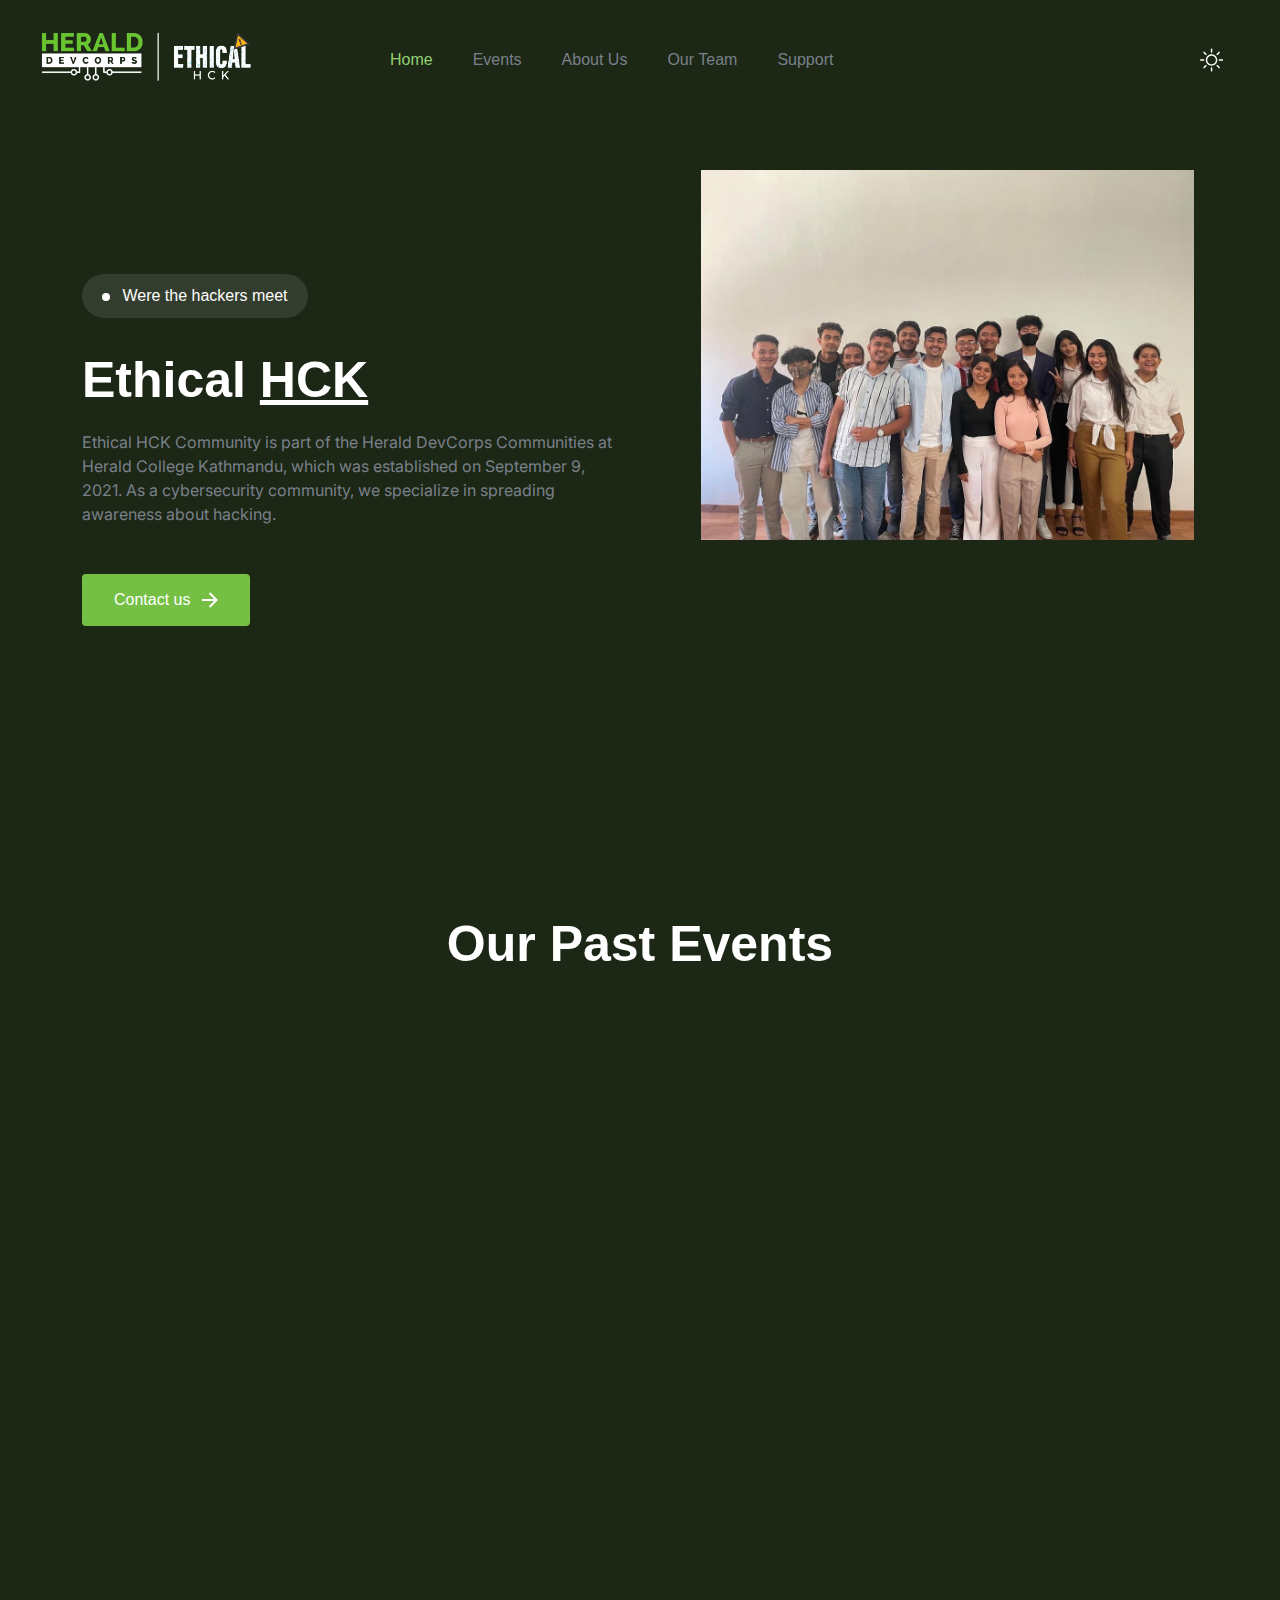
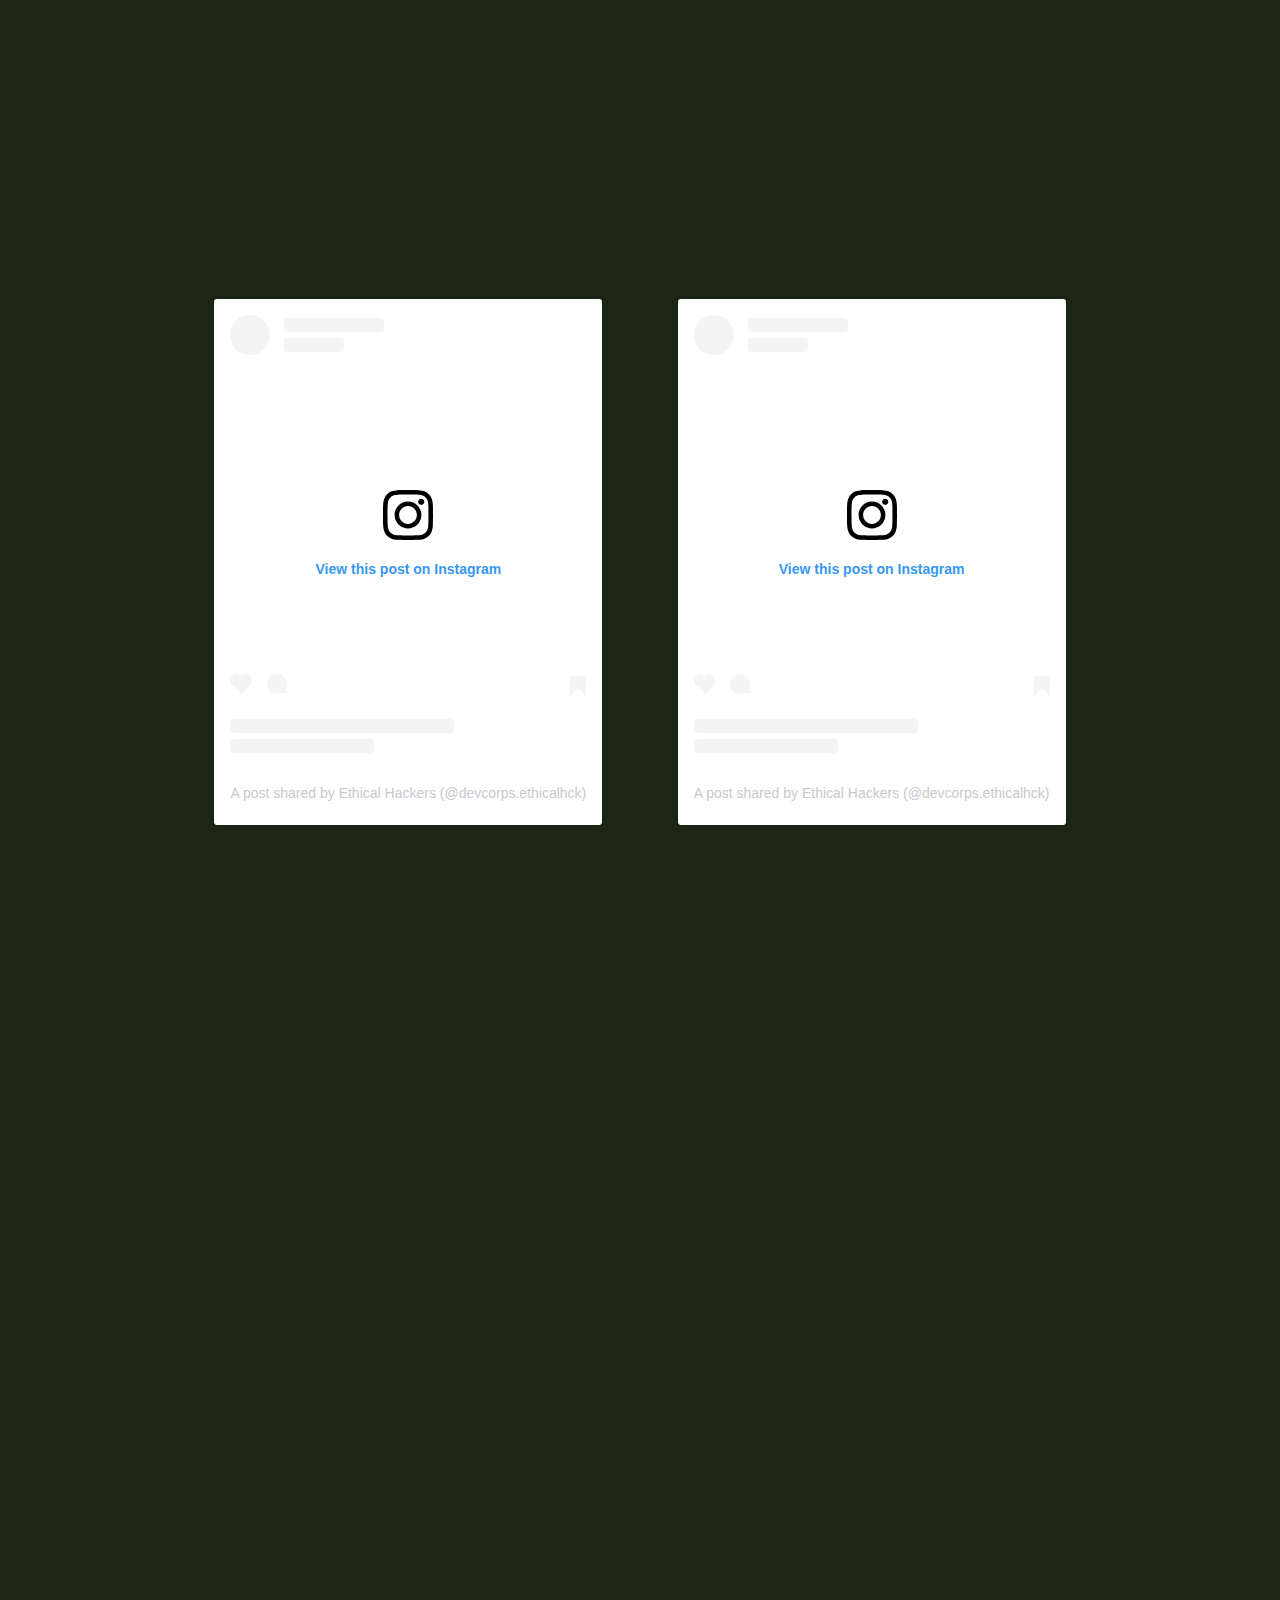
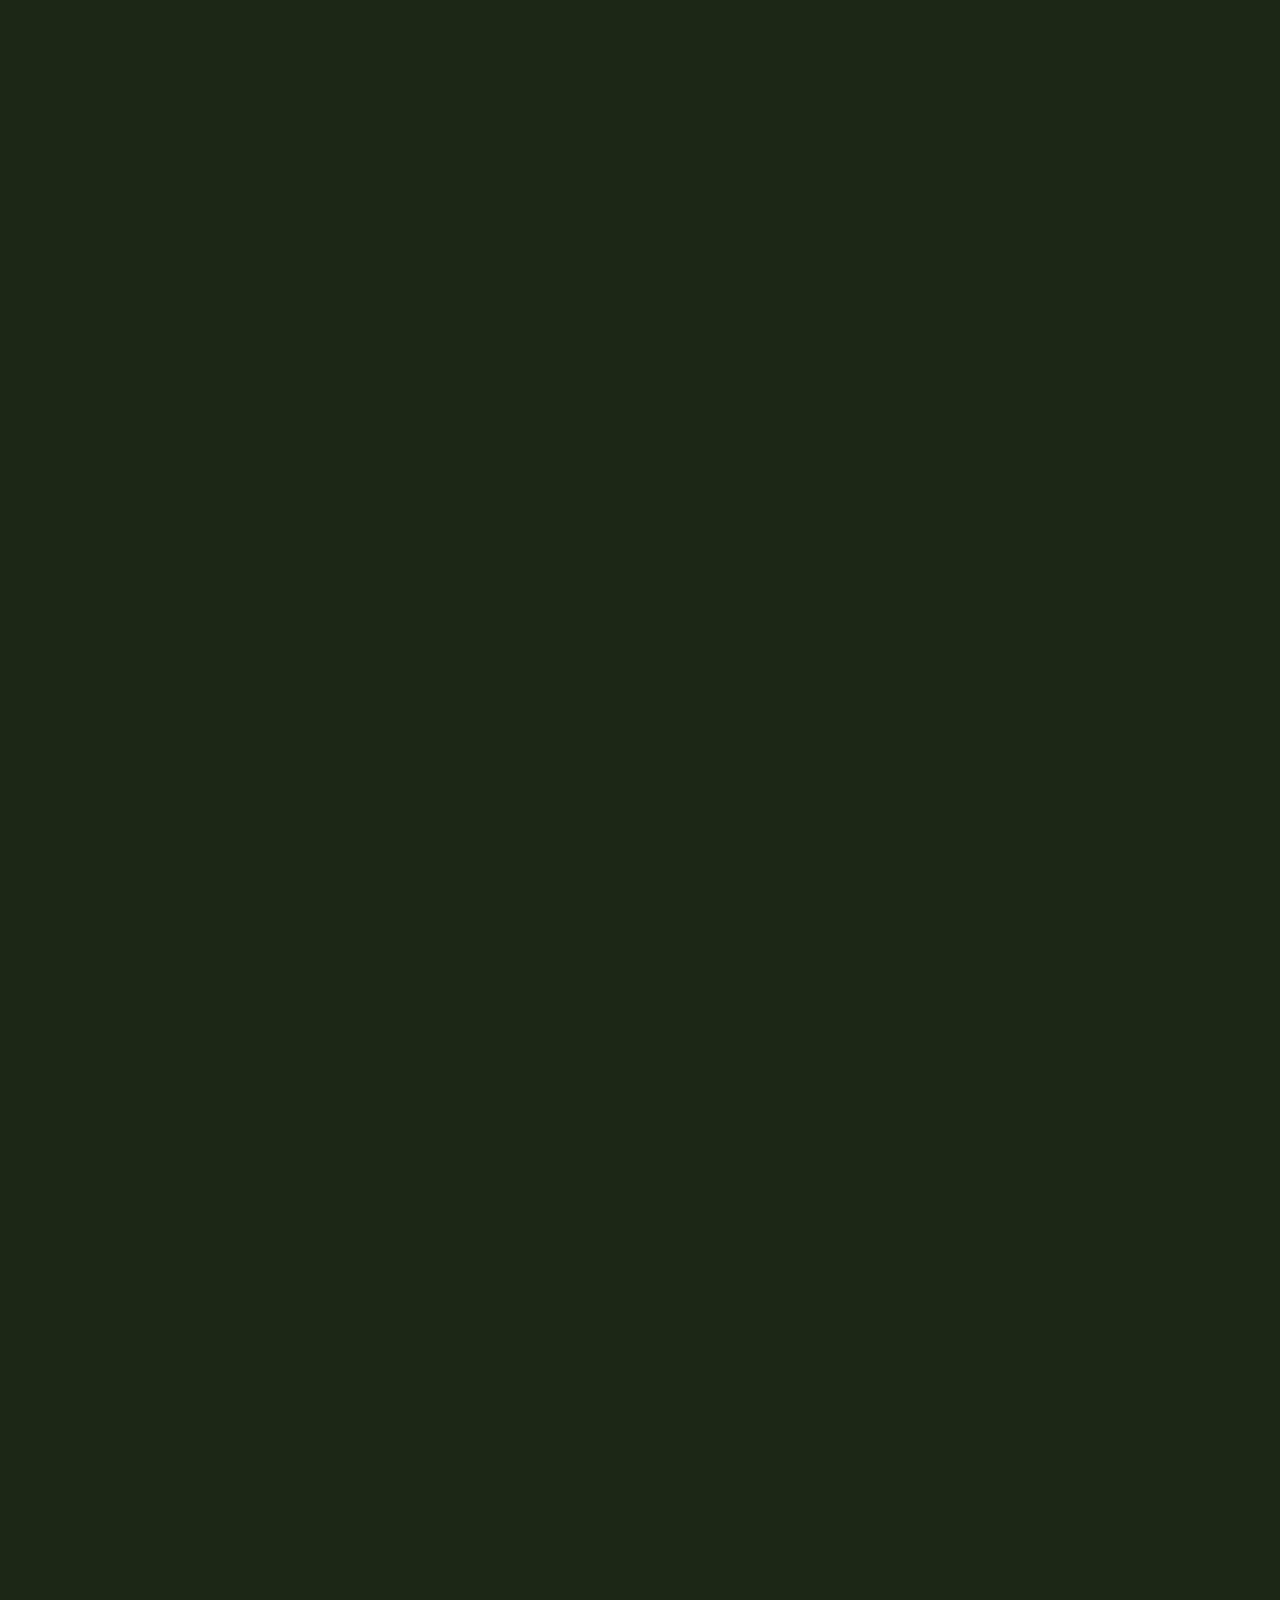
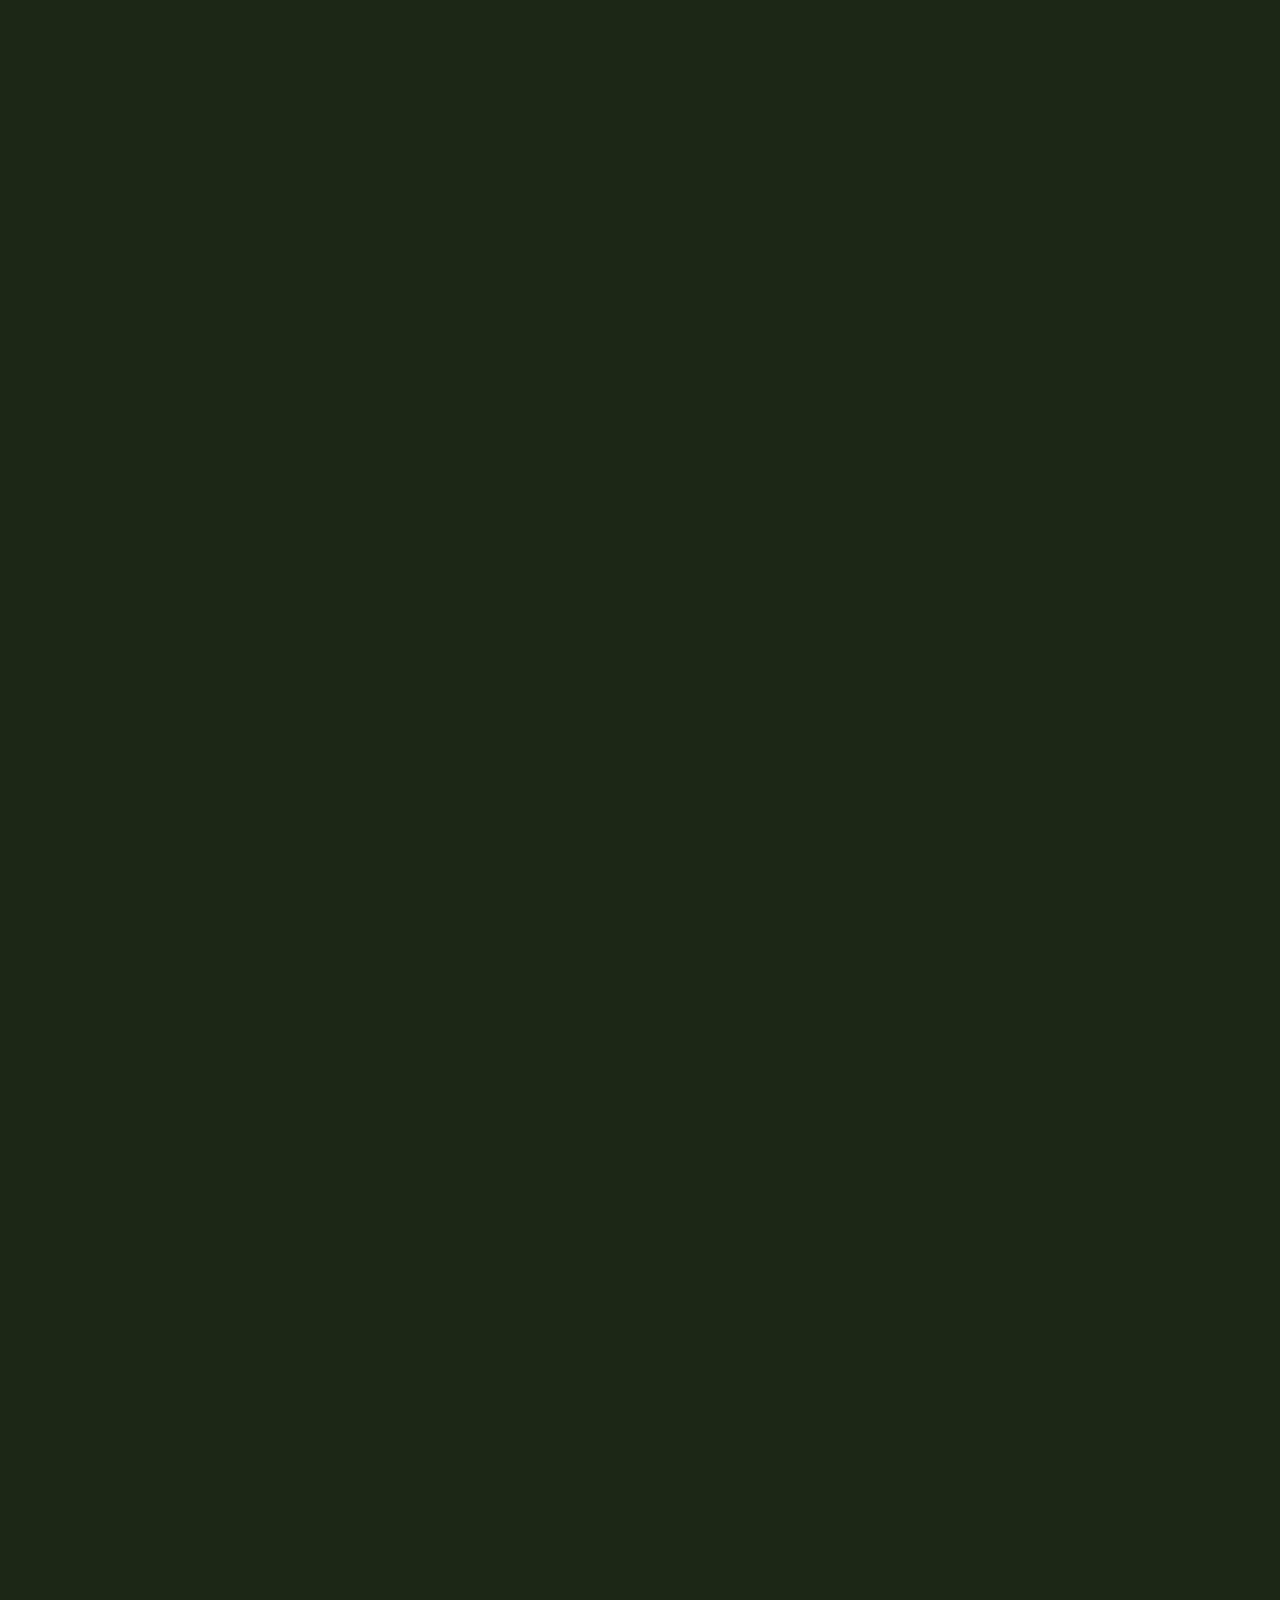
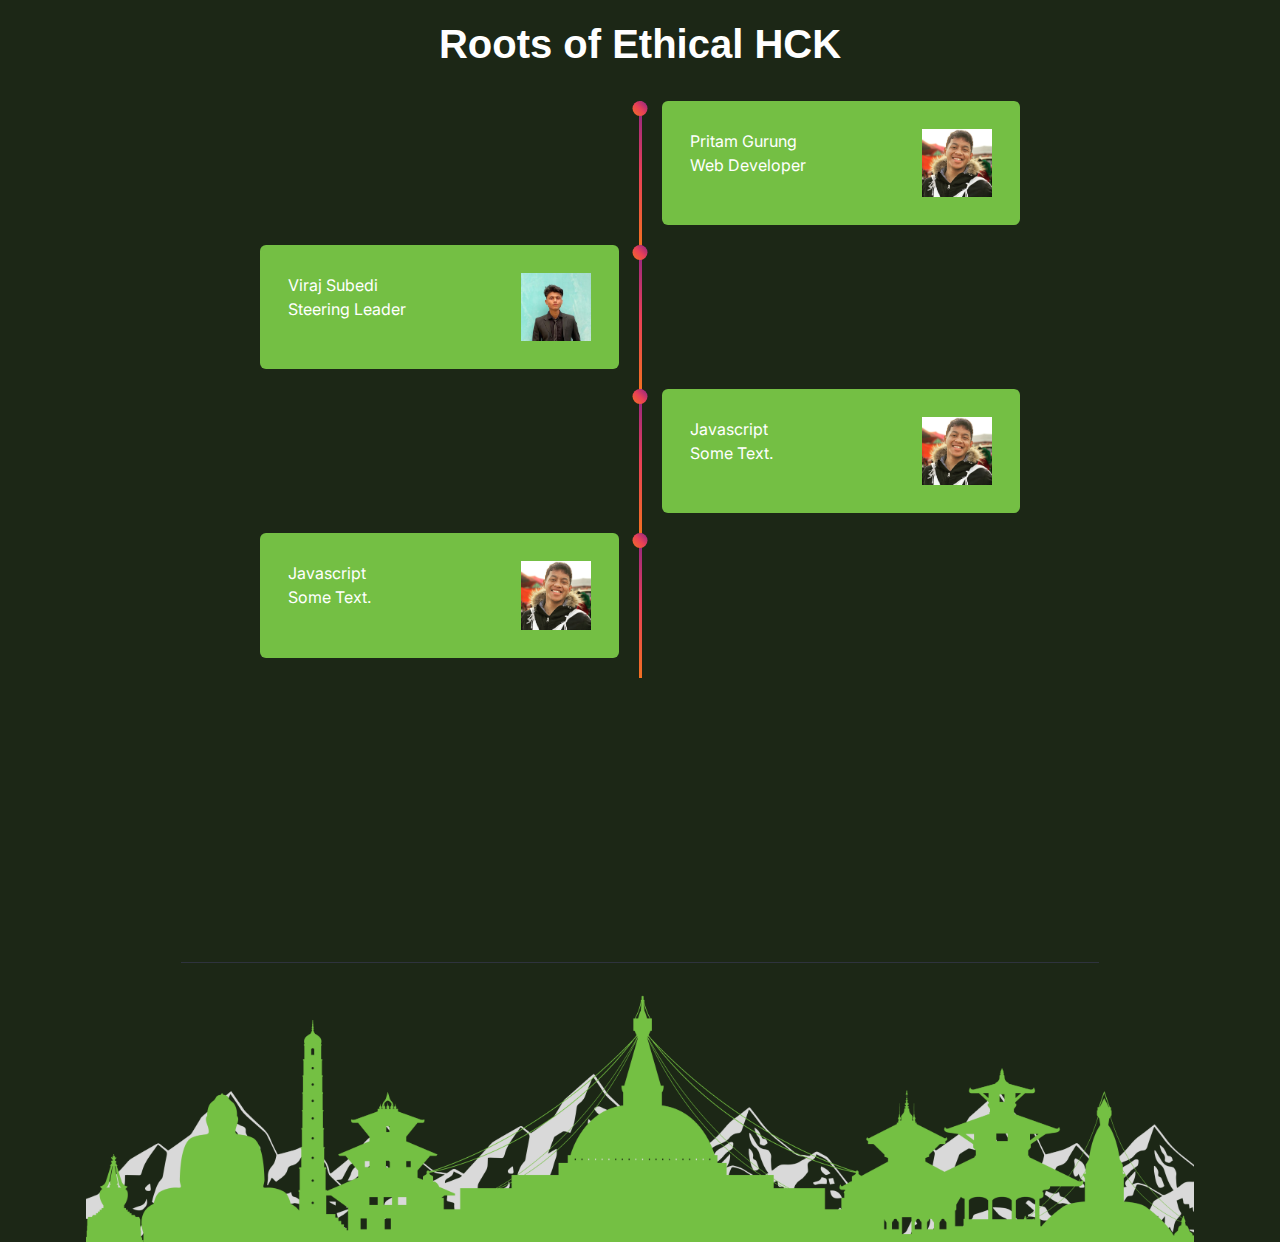
==== commit 69f64af8: "roots added but needs retouch" ====
--- a/index.html
+++ b/index.html
@@ -1375,7 +1375,8 @@
         </div>
   </section>
 
-  <section class="a1P sm:a1Q lg:a1u[130px]">
+  <section class="a1P sm:a1Q lg:a1u[130px]" style="display: flex; align-items: center; flex-direction: column;">
+    <h2 class="a1E aE a1Y a3D a1t dark:aI sm:a1F[40px] sm:a3f[50px]">Roots of Ethical HCK</h2>
     <div class="timeline">
       <div class="timeline-empty">
       </div>
@@ -1385,14 +1386,17 @@
       </div>
       <div class="timeline-component timeline-content">
         <div>
-          <h3>HTML</h3>
-          <p>Some Text</p>
+          <h3>Pritam Gurung</h3>
+          <p>Web Developer</p>
         </div>
         <img src="images/team/Pritam.jpg" alt="pritam" height="70px" width="70px">
       </div>
       <div class="timeline-component timeline-content">
-        <h3>CSS</h3>
-        <p>Some Text.</p>
+        <div>
+          <h3>Viraj Subedi</h3>
+          <p>Steering Leader</p>
+        </div>
+        <img src="images/team/viraj.jpg" alt="pritam" height="70px" width="70px">
       </div>
       <div class="timeline-middle">
         <div class="timeline-circle"></div>
@@ -1407,8 +1411,30 @@
         <div class="timeline-circle"></div>
       </div>
       <div class=" timeline-component timeline-content">
-        <h3>Javascript</h3>
-        <p>Some Text.</p>
+        <div>
+          <h3>Javascript</h3>
+          <p>Some Text.</p>
+        </div>
+        <img src="images/team/Pritam.jpg" alt="pritam" height="70px" width="70px">
+      </div>
+
+      <div class="timeline-middle">
+      </div>
+      <div class="timeline-empty">
+      </div>
+
+      <div class="timeline-empty">
+      </div>
+
+      <div class=" timeline-component timeline-content">
+        <div>
+          <h3>Javascript</h3>
+          <p>Some Text.</p>
+        </div>
+        <img src="images/team/Pritam.jpg" alt="pritam" height="70px" width="70px">
+      </div>
+      <div class="timeline-middle">
+        <div class="timeline-circle"></div>
       </div>
 
     </div>
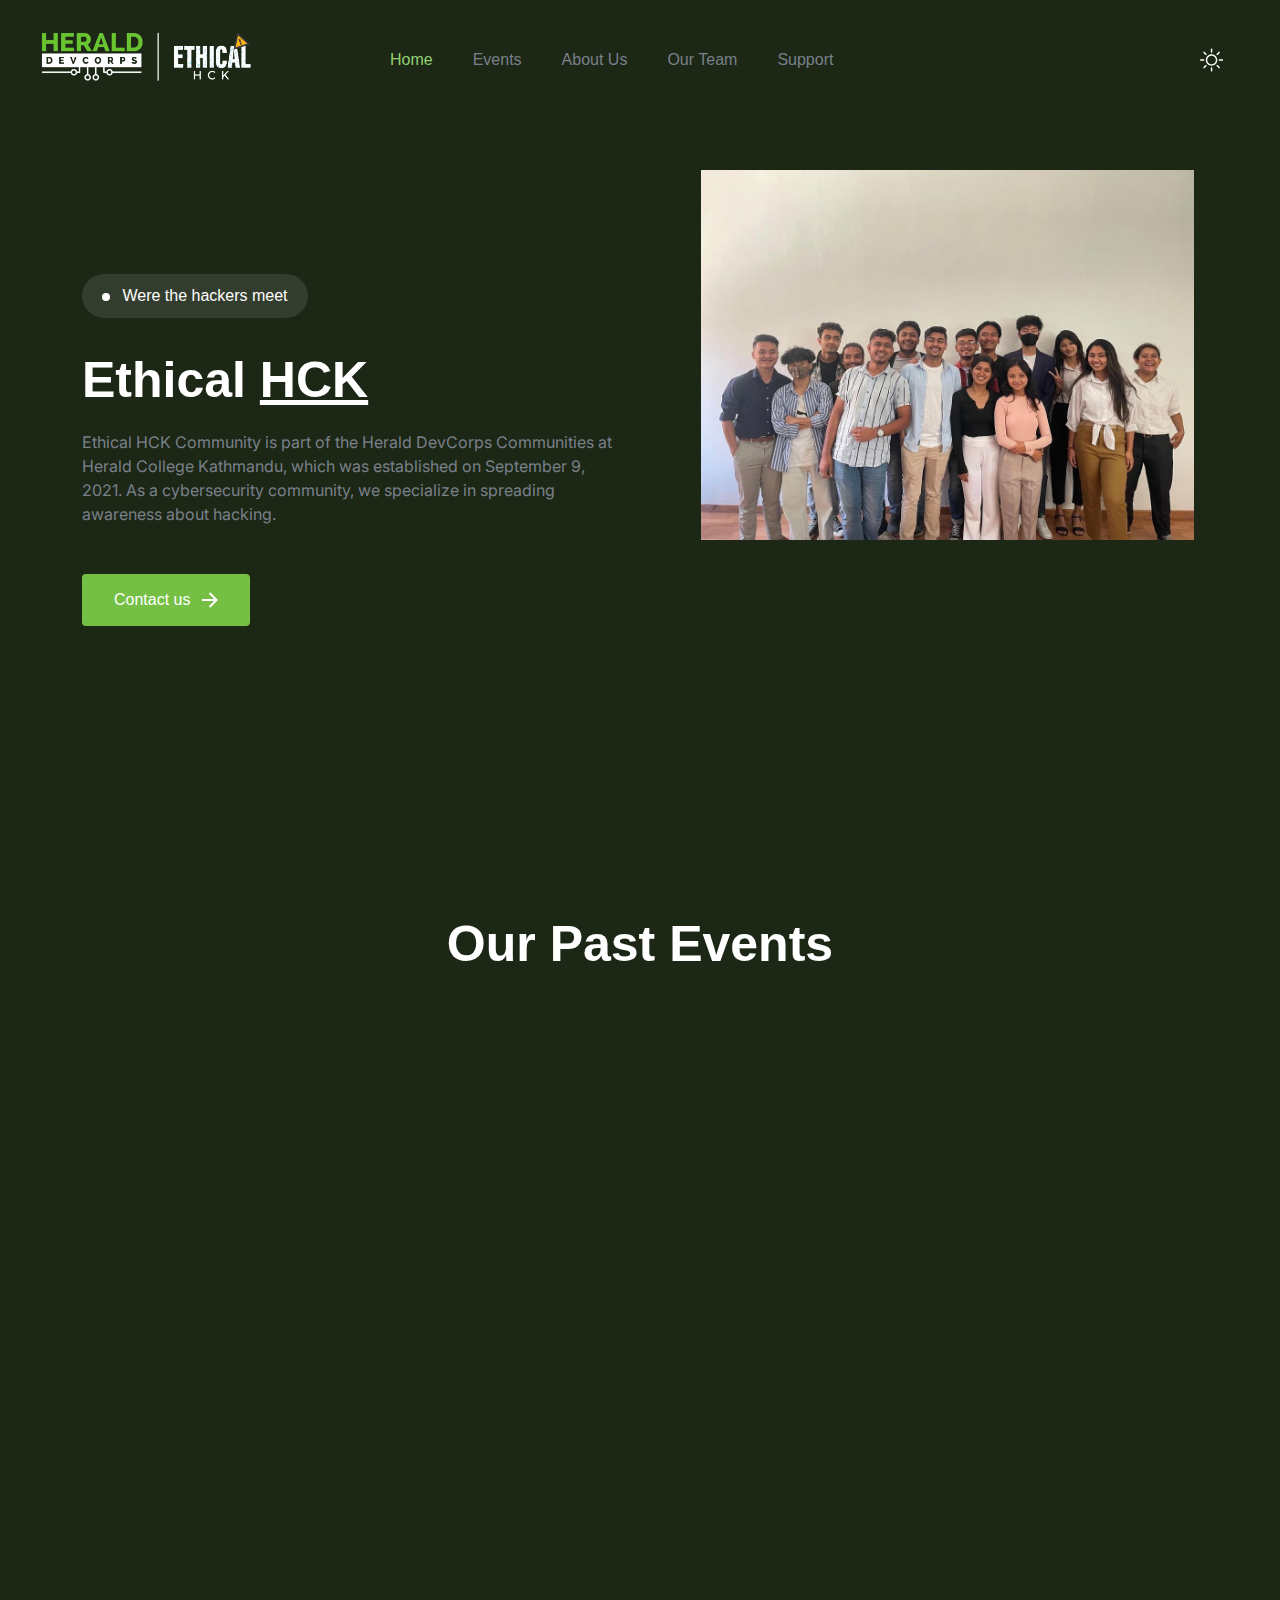
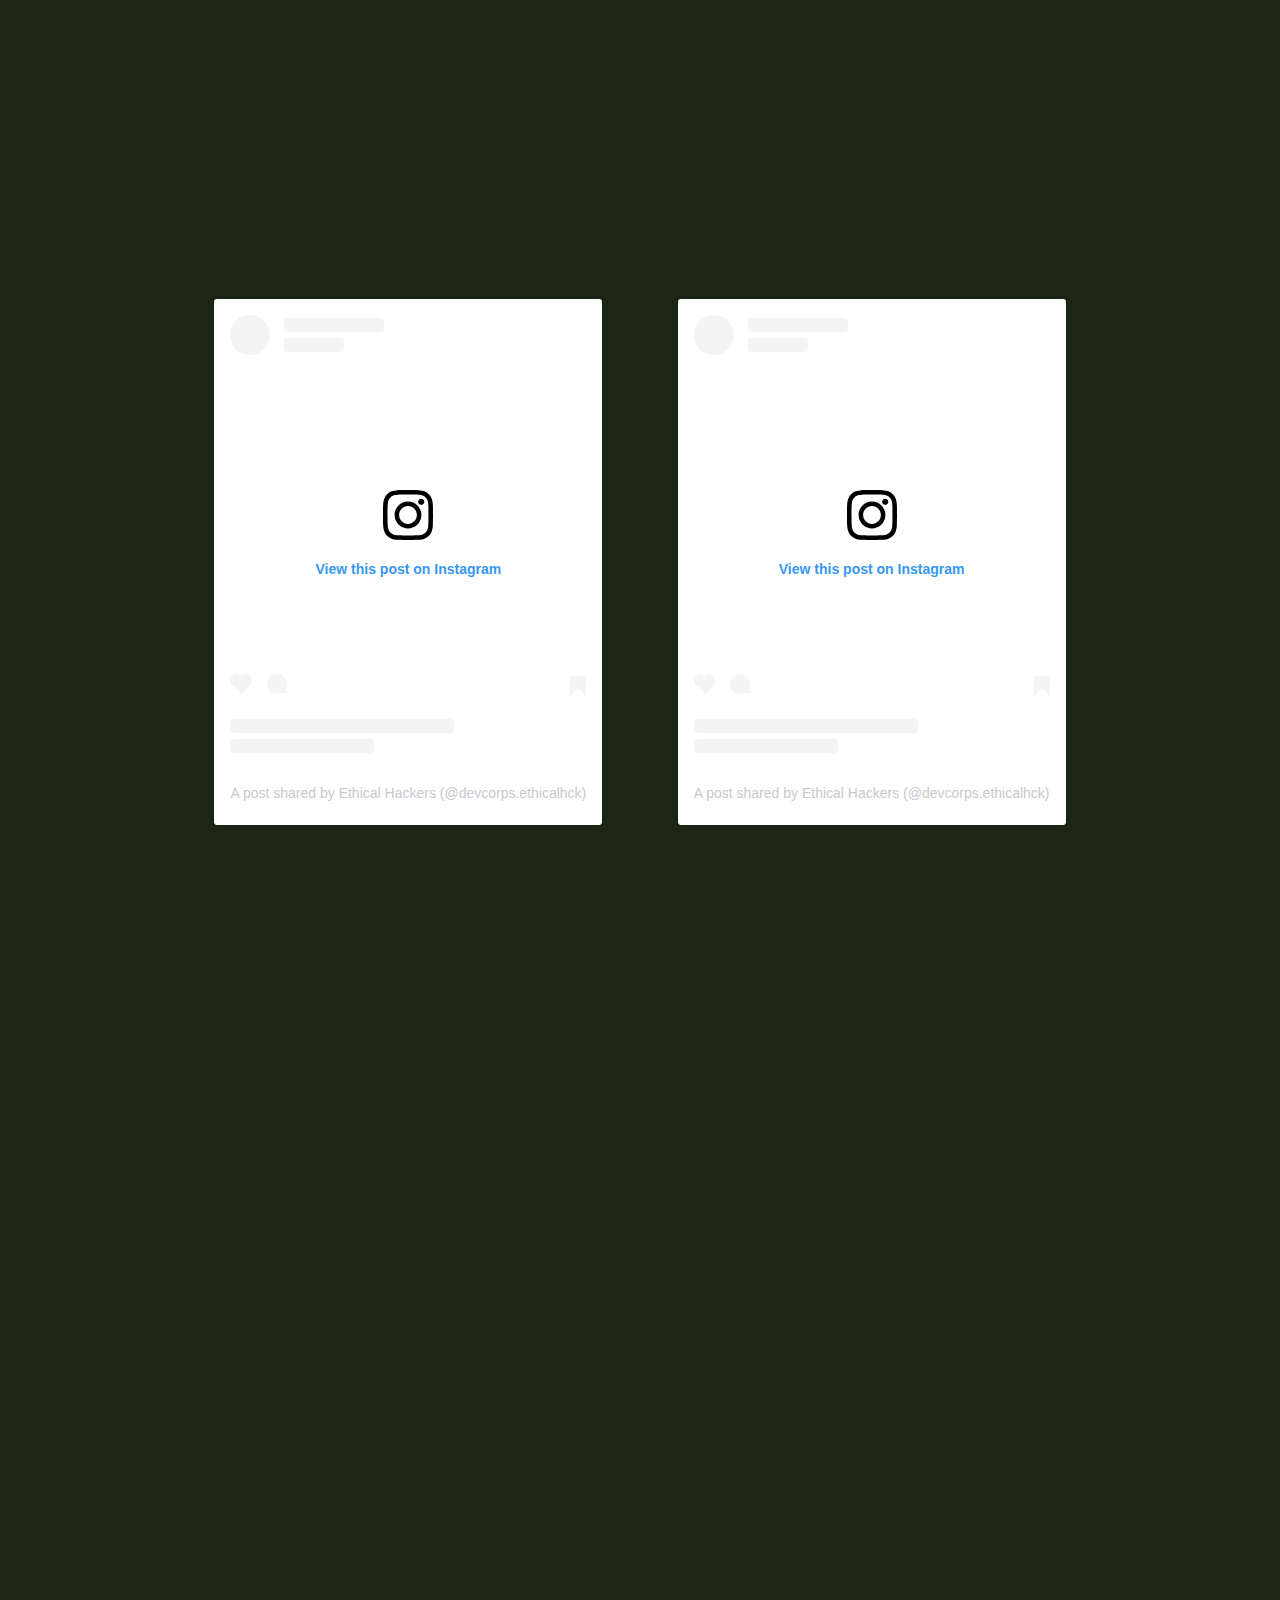
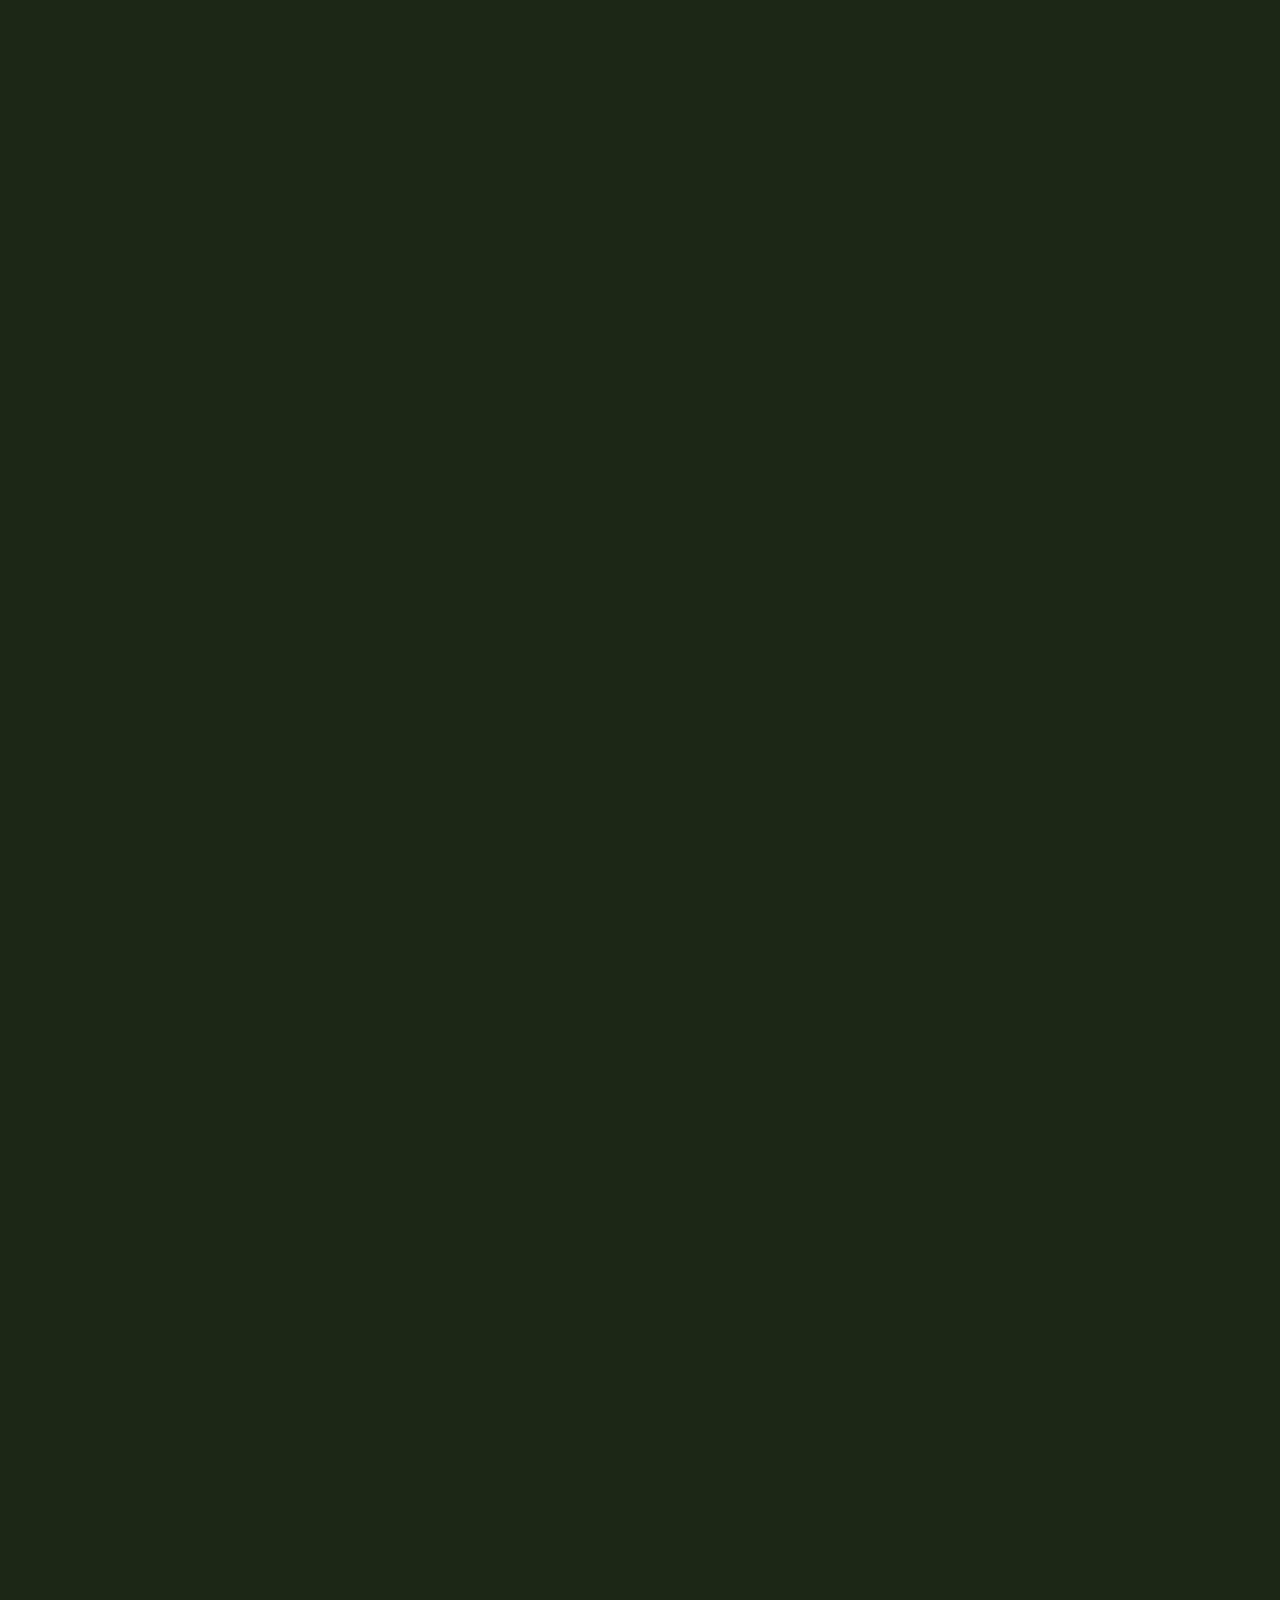
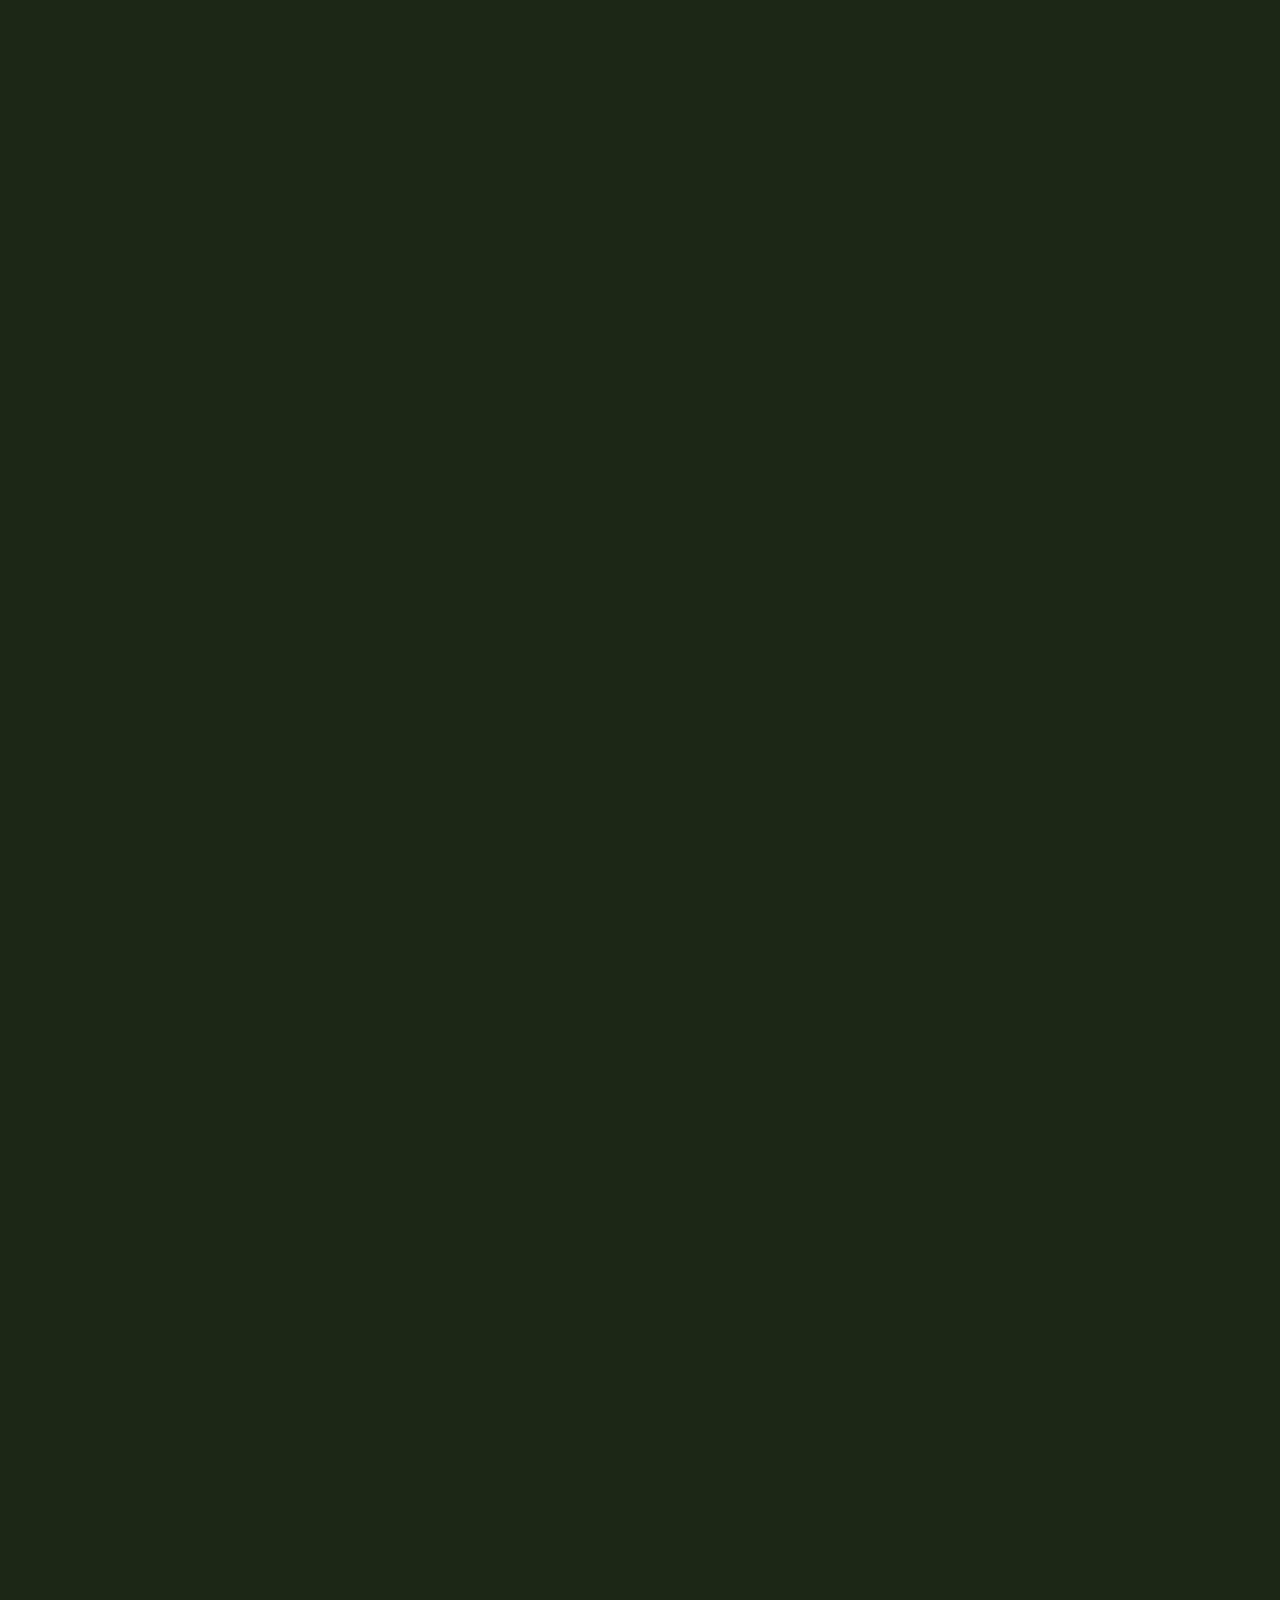
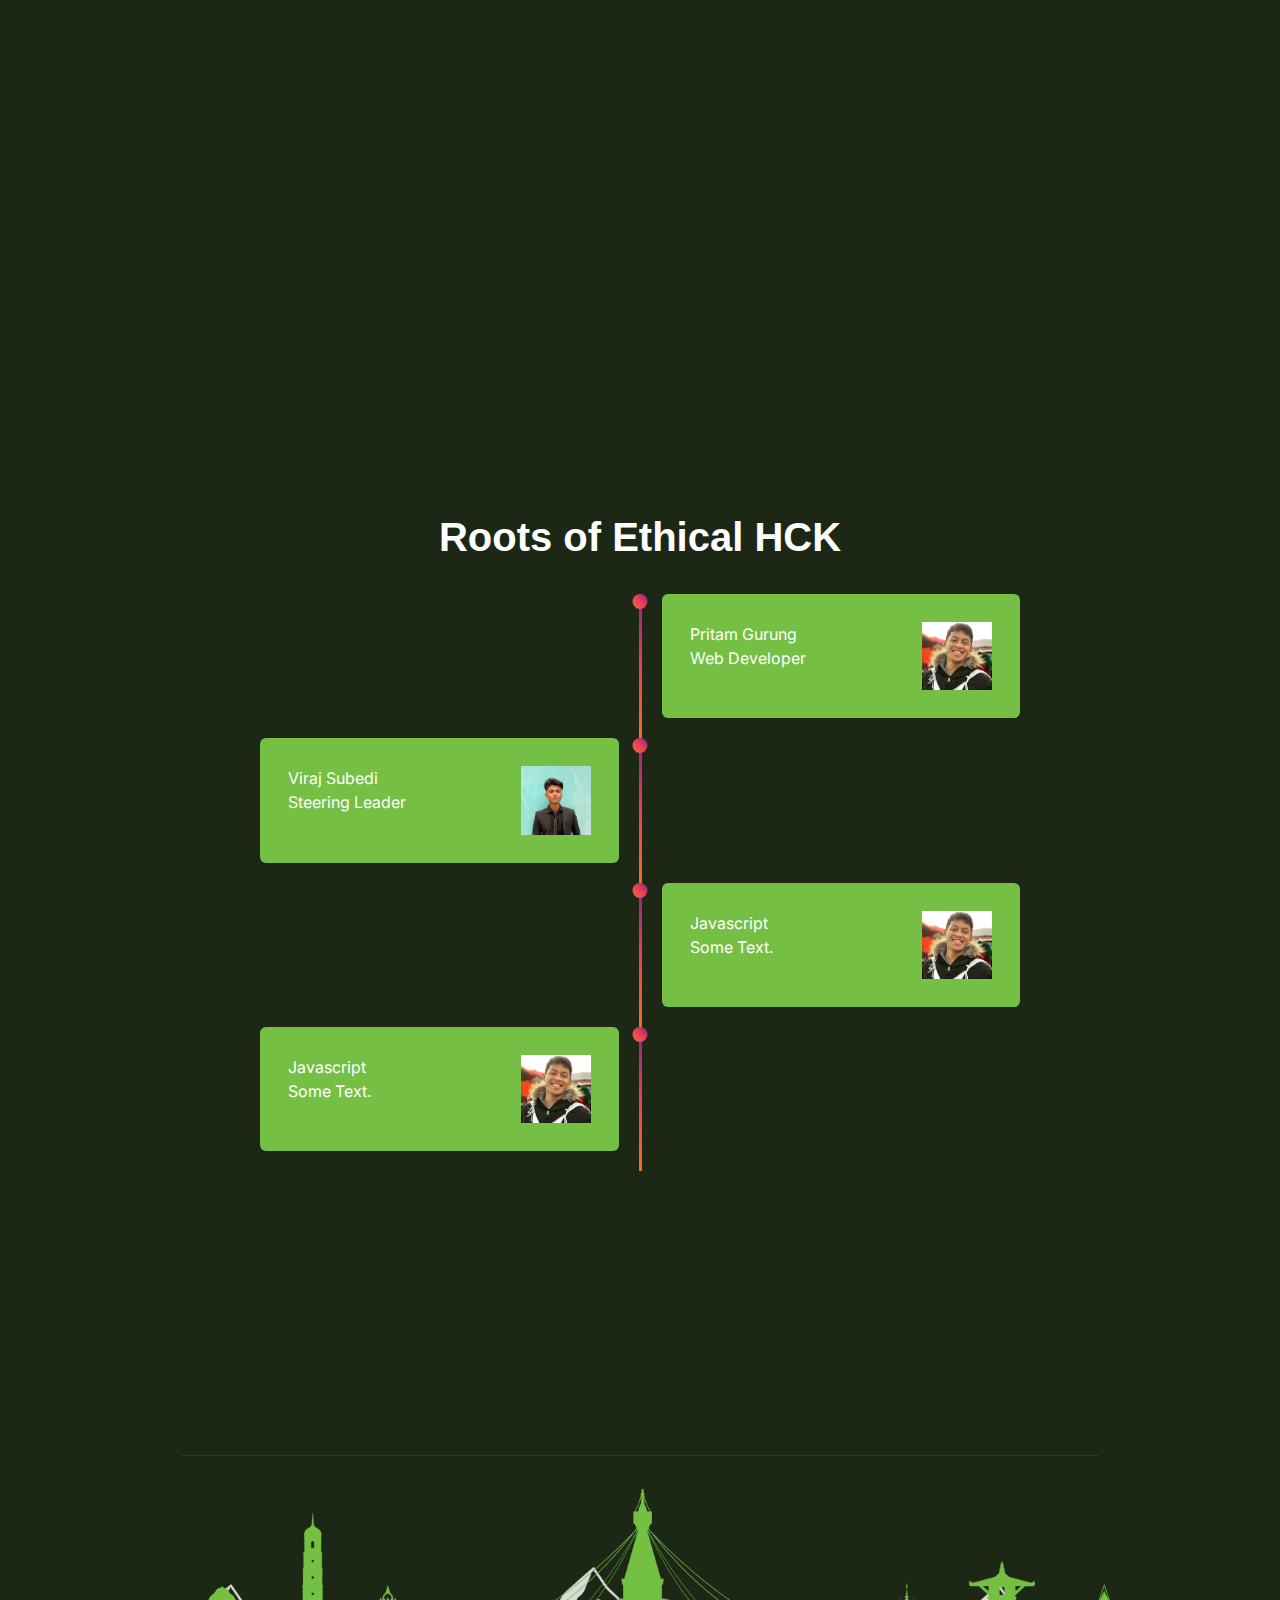
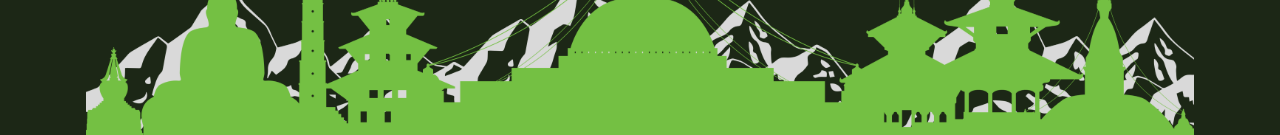
==== commit cc828f08: "added dipesh sir and changed photos" ====
--- a/index.html
+++ b/index.html
@@ -589,7 +589,7 @@
         <div class="a4 a1v md:a1S/2 lg:a1S/4">
           <div class="wow fadeInUp aJ a1B a1M ae[300px] az xs:ae[370px]" data-wow-delay=".3s">
             <div class="ac a1E a2T aS">
-              <img src="images/team/sujata.png" alt="team-image" class="a4" />
+              <img src="images/team/dipesh-shrestha.jpg" alt="team-image" class="a4" />
               <div class="duration-300 a1 a3E a2L/2 a2M/2 a3F aX aN group-hover:a1d group-hover:av">
                 <div class="a5 a9 am a3G">
                   <a href="javascript:void(0)" name="social-icon" aria-label="social-icon"
@@ -608,7 +608,7 @@
                         fill="white" />
                     </svg>
                   </a>
-                  <a href="https://www.linkedin.com/in/sujata-thapa-625397169/" name="linkedin-icon"
+                  <a href="https://www.linkedin.com/in/dipeshshrestha1221/" name="linkedin-icon"
                     aria-label="linkedin-icon"
                     class="a5 a2o a2p a9 am a1j aT a2v a3l an a3c aI a3H aN hover:aZ hover:a16 hover:a3r"
                     target="_blank">
@@ -623,7 +623,7 @@
             </div>
             <div>
               <h3 class="a3I aE a2Z a1K a1t dark:aI sm:a1Y">
-                Sujata Thapa
+                Dipesh Shrestha
               </h3>
               <p class="font-heading aF aG">
                 Head of Herald DevCrops
@@ -775,7 +775,7 @@
         <div class="a4 a1v md:a1S/2 lg:a1S/4">
           <div class="wow fadeInUp aJ a1B a1M ae[300px] az xs:ae[370px]" data-wow-delay=".2s">
             <div class="ac a1E a2T aS">
-              <img src="images/team/Shikshya.jpg" alt="team-image" class="a4" />
+              <img src="images/steering-leaders-2022-2023/shikshya-maharjan.jpeg" alt="team-image" class="a4" />
               <div class="duration-300 a1 a3E a2L/2 a2M/2 a3F aX aN group-hover:a1d group-hover:av">
                 <div class="a5 a9 am a3G">
                   <a href="javascript:void(0)" name="social-icon" aria-label="social-icon"
@@ -818,7 +818,7 @@
         <div class="a4 a1v md:a1S/2 lg:a1S/4">
           <div class="wow fadeInUp aJ a1B a1M ae[300px] az xs:ae[370px]" data-wow-delay=".25s">
             <div class="ac a1E a2T aS">
-              <img src="images/team/Pranay.jpg" alt="team-image" class="a4" />
+              <img src="images/steering-leaders-2022-2023/pranaya-bantawa.jpeg" alt="team-image" class="a4" />
               <div class="duration-300 a1 a3E a2L/2 a2M/2 a3F aX aN group-hover:a1d group-hover:av">
                 <div class="a5 a9 am a3G">
                   <a href="https://www.facebook.com/21Pranay/" name="facebook-icon" aria-label="facebook-icon"
@@ -865,7 +865,7 @@
         <div class="a4 a1v md:a1S/2 lg:a1S/4">
           <div class="wow fadeInUp aJ a1B a1M ae[300px] az xs:ae[370px]" data-wow-delay=".3s">
             <div class="ac a1E a2T aS">
-              <img src="images/team/Riya.jpg" alt="team-image" class="a4" />
+              <img src="images/steering-leaders-2022-2023/riya-khadki.jpg" alt="team-image" class="a4" />
               <div class="duration-300 a1 a3E a2L/2 a2M/2 a3F aX aN group-hover:a1d group-hover:av">
                 <div class="a5 a9 am a3G">
                   <a href="javascript:void(0)" name="social-icon" aria-label="social-icon"
@@ -910,7 +910,7 @@
         <div class="a4 a1v md:a1S/2 lg:a1S/4">
           <div class="wow fadeInUp aJ a1B a1M ae[300px] az xs:ae[370px]" data-wow-delay=".2s">
             <div class="ac a1E a2T aS">
-              <img src="images/team/subegya.jpg" alt="team-image" class="a4" />
+              <img src="images/steering-leaders-2022-2023/subegya-sipai.jpg" alt="team-image" class="a4" />
               <div class="duration-300 a1 a3E a2L/2 a2M/2 a3F aX aN group-hover:a1d group-hover:av">
                 <div class="a5 a9 am a3G">
                   <a href="javascript:void(0)" name="social-icon" aria-label="social-icon"
@@ -953,7 +953,7 @@
         <div class="a4 a1v md:a1S/2 lg:a1S/4">
           <div class="wow fadeInUp aJ a1B a1M ae[300px] az xs:ae[370px]" data-wow-delay=".3s">
             <div class="ac a1E a2T aS">
-              <img src="images/team/Pritam.jpg" alt="team-image" class="a4" />
+              <img src="images/steering-leaders-2022-2023/pritam-gurung.jpg" alt="team-image" class="a4" />
               <div class="duration-300 a1 a3E a2L/2 a2M/2 a3F aX aN group-hover:a1d group-hover:av">
                 <div class="a5 a9 am a3G">
                   <a href="https://www.facebook.com/profile.php?id=100004306218870" name="facebook-icon"
@@ -997,8 +997,52 @@
             </div>
           </div>
         </div>
-      </div>
-      <!-- <div class="a1R a5 a6 am">
+        <div class="a4 a1v md:a1S/2 lg:a1S/4">
+          <div class="wow fadeInUp aJ a1B a1M ae[300px] az xs:ae[370px]" data-wow-delay=".25s">
+            <div class="ac a1E a2T aS">
+              <img src="images/steering-leaders-2022-2023/Viraj_Subedi.jpg" alt="team-image" class="a4" />
+              <div class="duration-300 a1 a3E a2L/2 a2M/2 a3F aX aN group-hover:a1d group-hover:av">
+                <div class="a5 a9 am a3G">
+                  <a href="https://www.facebook.com/viraz.bharadwaz" name="social-icon" aria-label="social-icon"
+                    class="a5 a2o a2p a9 am a1j aT a2v a3l an a3c aI a3H aN hover:aZ hover:a16 hover:a3r">
+                    <svg width="20" height="20" viewBox="0 0 20 20" fill="none" xmlns="http://www.w3.org/2000/svg">
+                      <path
+                        d="M11.6667 11.2501H13.75L14.5834 7.91675H11.6667V6.25008C11.6667 5.39175 11.6667 4.58341 13.3334 4.58341H14.5834V1.78341C14.3117 1.74758 13.2859 1.66675 12.2025 1.66675C9.94004 1.66675 8.33337 3.04758 8.33337 5.58341V7.91675H5.83337V11.2501H8.33337V18.3334H11.6667V11.2501Z"
+                        fill="white" />
+                    </svg>
+                  </a>
+                  <a href="javascript:void(0)" name="facebook-icon" aria-label="facebook-icon"
+                    class="a5 a2o a2p a9 am a1j aT a2v a3l an a3c aI a3H aN hover:aZ hover:a16 hover:a3r">
+                    <svg width="20" height="20" viewBox="0 0 20 20" fill="none" xmlns="http://www.w3.org/2000/svg">
+                      <path
+                        d="M18.4684 4.71327C17.8322 4.99468 17.1575 5.1795 16.4667 5.26161C17.1948 4.82613 17.7398 4.14078 18 3.33327C17.3167 3.73994 16.5675 4.02494 15.7867 4.17911C15.2622 3.61792 14.567 3.24574 13.8092 3.12043C13.0513 2.99511 12.2733 3.12368 11.5961 3.48615C10.9189 3.84862 10.3804 4.42468 10.0643 5.12477C9.74824 5.82486 9.67233 6.60976 9.84838 7.35744C8.46263 7.28798 7.10699 6.92788 5.86945 6.30049C4.63191 5.67311 3.54015 4.79248 2.66504 3.71577C2.35529 4.24781 2.19251 4.85263 2.19338 5.46827C2.19338 6.67661 2.80838 7.74411 3.74338 8.36911C3.19005 8.35169 2.6489 8.20226 2.16504 7.93327V7.97661C2.16521 8.78136 2.44368 9.56129 2.95325 10.1842C3.46282 10.807 4.17211 11.2345 4.96088 11.3941C4.44722 11.5333 3.90863 11.5538 3.38588 11.4541C3.60827 12.1468 4.04172 12.7526 4.62554 13.1867C5.20936 13.6208 5.91432 13.8614 6.64171 13.8749C5.91878 14.4427 5.09102 14.8624 4.20578 15.1101C3.32053 15.3577 2.39515 15.4285 1.48254 15.3183C3.07563 16.3428 4.93012 16.8867 6.82421 16.8849C13.235 16.8849 16.7409 11.5741 16.7409 6.96827C16.7409 6.81827 16.7367 6.66661 16.73 6.51827C17.4124 6.02508 18.0014 5.41412 18.4692 4.71411L18.4684 4.71327Z"
+                        fill="white" />
+                    </svg>
+                  </a>
+                  <a href="https://www.linkedin.com/in/viraj-subedi-3852a9258" name="linkedin-icon"
+                    aria-label="linkedin-icon"
+                    class="a5 a2o a2p a9 am a1j aT a2v a3l an a3c aI a3H aN hover:aZ hover:a16 hover:a3r">
+                    <svg width="20" height="20" viewBox="0 0 20 20" fill="none" xmlns="http://www.w3.org/2000/svg">
+                      <path
+                        d="M5.78328 4.16677C5.78306 4.6088 5.60726 5.03263 5.29454 5.34504C4.98182 5.65744 4.55781 5.83282 4.11578 5.8326C3.67376 5.83238 3.24992 5.65657 2.93752 5.34386C2.62511 5.03114 2.44973 4.60713 2.44995 4.1651C2.45017 3.72307 2.62598 3.29924 2.9387 2.98683C3.25141 2.67443 3.67542 2.49905 4.11745 2.49927C4.55948 2.49949 4.98331 2.6753 5.29572 2.98801C5.60812 3.30073 5.78351 3.72474 5.78328 4.16677ZM5.83328 7.06677H2.49995V17.5001H5.83328V7.06677ZM11.1 7.06677H7.78328V17.5001H11.0666V12.0251C11.0666 8.9751 15.0416 8.69177 15.0416 12.0251V17.5001H18.3333V10.8918C18.3333 5.7501 12.45 5.94177 11.0666 8.46677L11.1 7.06677Z"
+                        fill="white" />
+                    </svg>
+                  </a>
+                </div>
+              </div>
+            </div>
+            <div>
+              <h3 class="a3I aE a2Z a1K a1t dark:aI sm:a1Y">
+                Viraj Subedi
+              </h3>
+              <p class="font-heading aF aG">
+                Ethical HCK - Red Team
+              </p>
+            </div>
+          </div>
+        </div>
+      </div>
+      <div class="a1R a5 a6 am">
         <div class="a4 a1v md:a1S/2 lg:a1S/4">
           <div class="wow fadeInUp aJ a1B a1M ae[300px] az xs:ae[370px]" data-wow-delay=".2s">
             <div class="ac a1E a2T aS">
@@ -1048,50 +1092,7 @@
             </div>
           </div>
         </div>
-        <div class="a4 a1v md:a1S/2 lg:a1S/4">
-          <div class="wow fadeInUp aJ a1B a1M ae[300px] az xs:ae[370px]" data-wow-delay=".25s">
-            <div class="ac a1E a2T aS">
-              <img src="images/team/viraj.jpg" alt="team-image" class="a4" />
-              <div class="duration-300 a1 a3E a2L/2 a2M/2 a3F aX aN group-hover:a1d group-hover:av">
-                <div class="a5 a9 am a3G">
-                  <a href="https://www.facebook.com/viraz.bharadwaz" name="social-icon" aria-label="social-icon"
-                    class="a5 a2o a2p a9 am a1j aT a2v a3l an a3c aI a3H aN hover:aZ hover:a16 hover:a3r">
-                    <svg width="20" height="20" viewBox="0 0 20 20" fill="none" xmlns="http://www.w3.org/2000/svg">
-                      <path
-                        d="M11.6667 11.2501H13.75L14.5834 7.91675H11.6667V6.25008C11.6667 5.39175 11.6667 4.58341 13.3334 4.58341H14.5834V1.78341C14.3117 1.74758 13.2859 1.66675 12.2025 1.66675C9.94004 1.66675 8.33337 3.04758 8.33337 5.58341V7.91675H5.83337V11.2501H8.33337V18.3334H11.6667V11.2501Z"
-                        fill="white" />
-                    </svg>
-                  </a>
-                  <a href="javascript:void(0)" name="facebook-icon" aria-label="facebook-icon"
-                    class="a5 a2o a2p a9 am a1j aT a2v a3l an a3c aI a3H aN hover:aZ hover:a16 hover:a3r">
-                    <svg width="20" height="20" viewBox="0 0 20 20" fill="none" xmlns="http://www.w3.org/2000/svg">
-                      <path
-                        d="M18.4684 4.71327C17.8322 4.99468 17.1575 5.1795 16.4667 5.26161C17.1948 4.82613 17.7398 4.14078 18 3.33327C17.3167 3.73994 16.5675 4.02494 15.7867 4.17911C15.2622 3.61792 14.567 3.24574 13.8092 3.12043C13.0513 2.99511 12.2733 3.12368 11.5961 3.48615C10.9189 3.84862 10.3804 4.42468 10.0643 5.12477C9.74824 5.82486 9.67233 6.60976 9.84838 7.35744C8.46263 7.28798 7.10699 6.92788 5.86945 6.30049C4.63191 5.67311 3.54015 4.79248 2.66504 3.71577C2.35529 4.24781 2.19251 4.85263 2.19338 5.46827C2.19338 6.67661 2.80838 7.74411 3.74338 8.36911C3.19005 8.35169 2.6489 8.20226 2.16504 7.93327V7.97661C2.16521 8.78136 2.44368 9.56129 2.95325 10.1842C3.46282 10.807 4.17211 11.2345 4.96088 11.3941C4.44722 11.5333 3.90863 11.5538 3.38588 11.4541C3.60827 12.1468 4.04172 12.7526 4.62554 13.1867C5.20936 13.6208 5.91432 13.8614 6.64171 13.8749C5.91878 14.4427 5.09102 14.8624 4.20578 15.1101C3.32053 15.3577 2.39515 15.4285 1.48254 15.3183C3.07563 16.3428 4.93012 16.8867 6.82421 16.8849C13.235 16.8849 16.7409 11.5741 16.7409 6.96827C16.7409 6.81827 16.7367 6.66661 16.73 6.51827C17.4124 6.02508 18.0014 5.41412 18.4692 4.71411L18.4684 4.71327Z"
-                        fill="white" />
-                    </svg>
-                  </a>
-                  <a href="https://www.linkedin.com/in/viraj-subedi-3852a9258" name="linkedin-icon"
-                    aria-label="linkedin-icon"
-                    class="a5 a2o a2p a9 am a1j aT a2v a3l an a3c aI a3H aN hover:aZ hover:a16 hover:a3r">
-                    <svg width="20" height="20" viewBox="0 0 20 20" fill="none" xmlns="http://www.w3.org/2000/svg">
-                      <path
-                        d="M5.78328 4.16677C5.78306 4.6088 5.60726 5.03263 5.29454 5.34504C4.98182 5.65744 4.55781 5.83282 4.11578 5.8326C3.67376 5.83238 3.24992 5.65657 2.93752 5.34386C2.62511 5.03114 2.44973 4.60713 2.44995 4.1651C2.45017 3.72307 2.62598 3.29924 2.9387 2.98683C3.25141 2.67443 3.67542 2.49905 4.11745 2.49927C4.55948 2.49949 4.98331 2.6753 5.29572 2.98801C5.60812 3.30073 5.78351 3.72474 5.78328 4.16677ZM5.83328 7.06677H2.49995V17.5001H5.83328V7.06677ZM11.1 7.06677H7.78328V17.5001H11.0666V12.0251C11.0666 8.9751 15.0416 8.69177 15.0416 12.0251V17.5001H18.3333V10.8918C18.3333 5.7501 12.45 5.94177 11.0666 8.46677L11.1 7.06677Z"
-                        fill="white" />
-                    </svg>
-                  </a>
-                </div>
-              </div>
-            </div>
-            <div>
-              <h3 class="a3I aE a2Z a1K a1t dark:aI sm:a1Y">
-                Viraj Subedi
-              </h3>
-              <p class="font-heading aF aG">
-                Ethical HCK - Red Team
-              </p>
-            </div>
-          </div>
-        </div>
+
         <div class="a4 a1v md:a1S/2 lg:a1S/4">
           <div class="wow fadeInUp aJ a1B a1M ae[300px] az xs:ae[370px]" data-wow-delay=".3s">
             <div class="ac a1E a2T aS">
@@ -1140,7 +1141,7 @@
             </div>
           </div>
         </div>
-      </div> -->
+      </div>
       <div class="a1R a5 a6 am">
         <div class="a4 a1v md:a1S/2 lg:a1S/4">
           <div class="wow fadeInUp aJ a1B a1M ae[300px] az xs:ae[370px]" data-wow-delay=".2s">
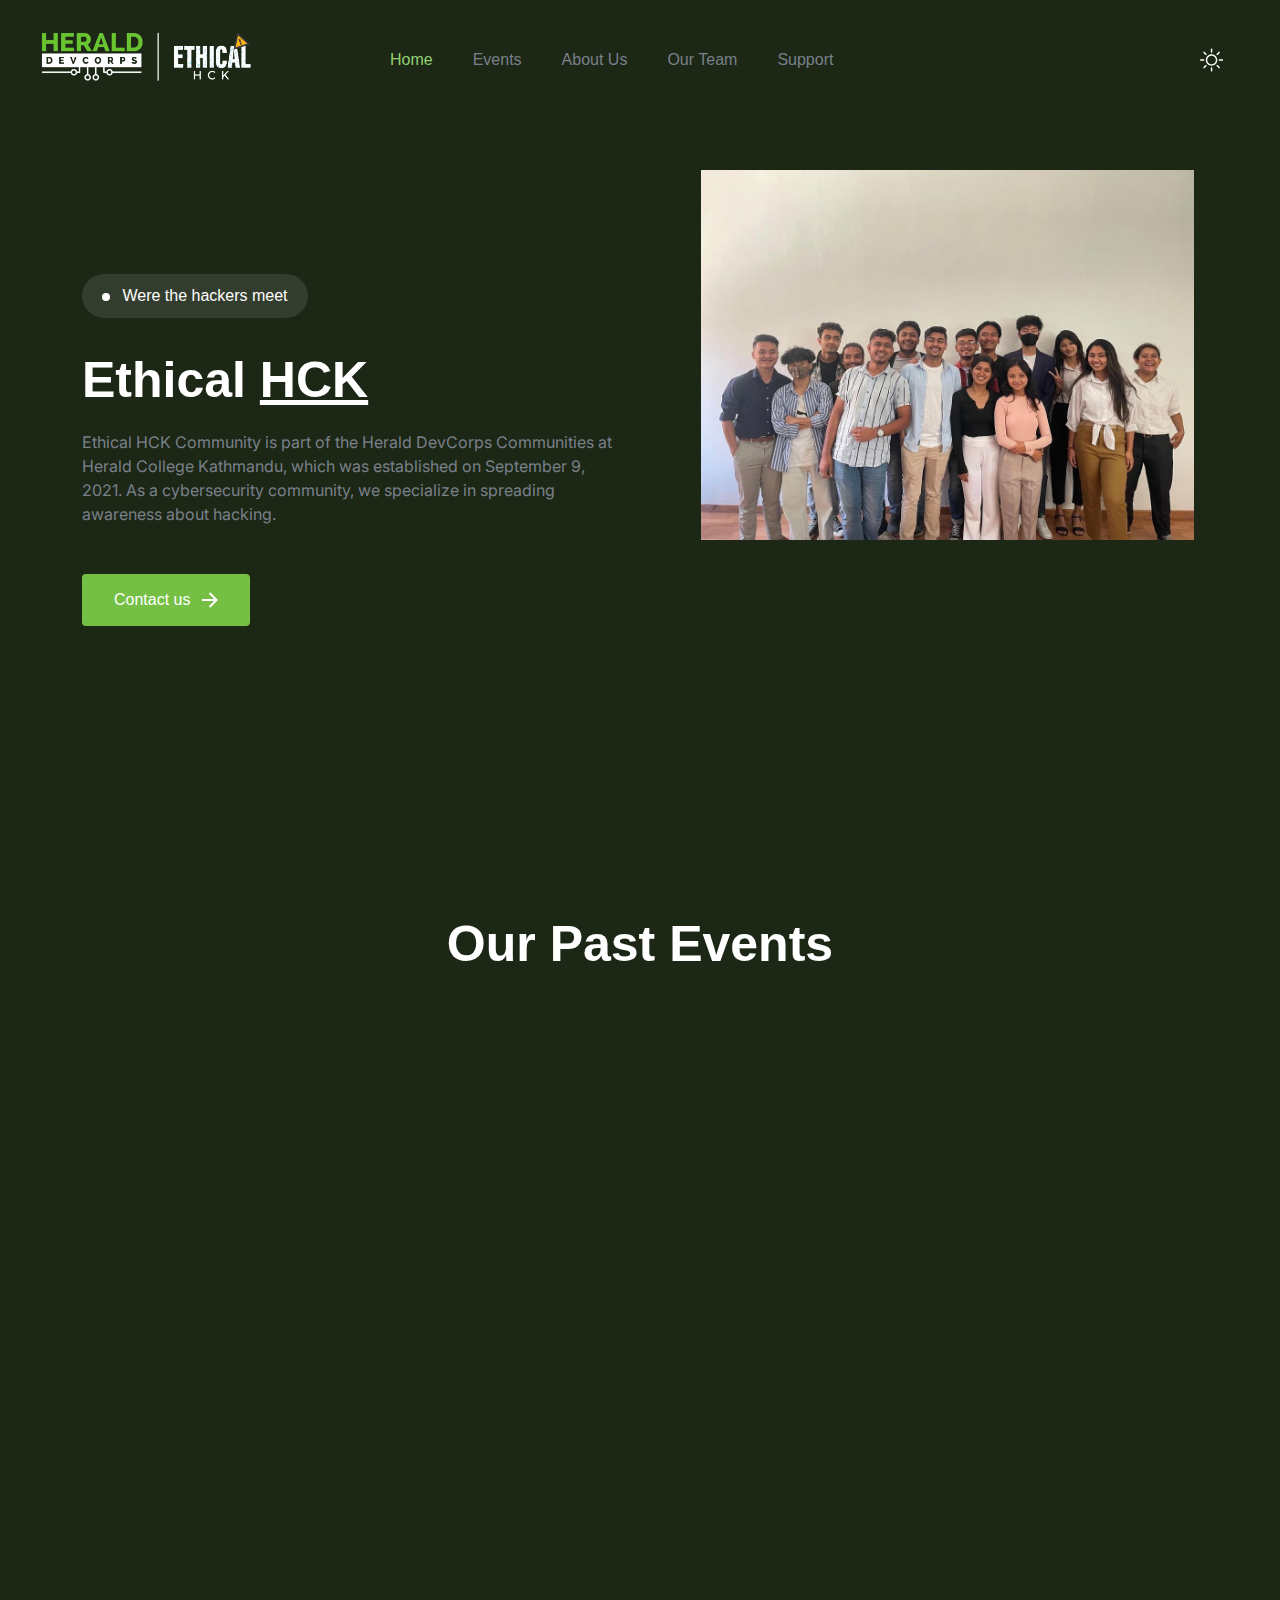
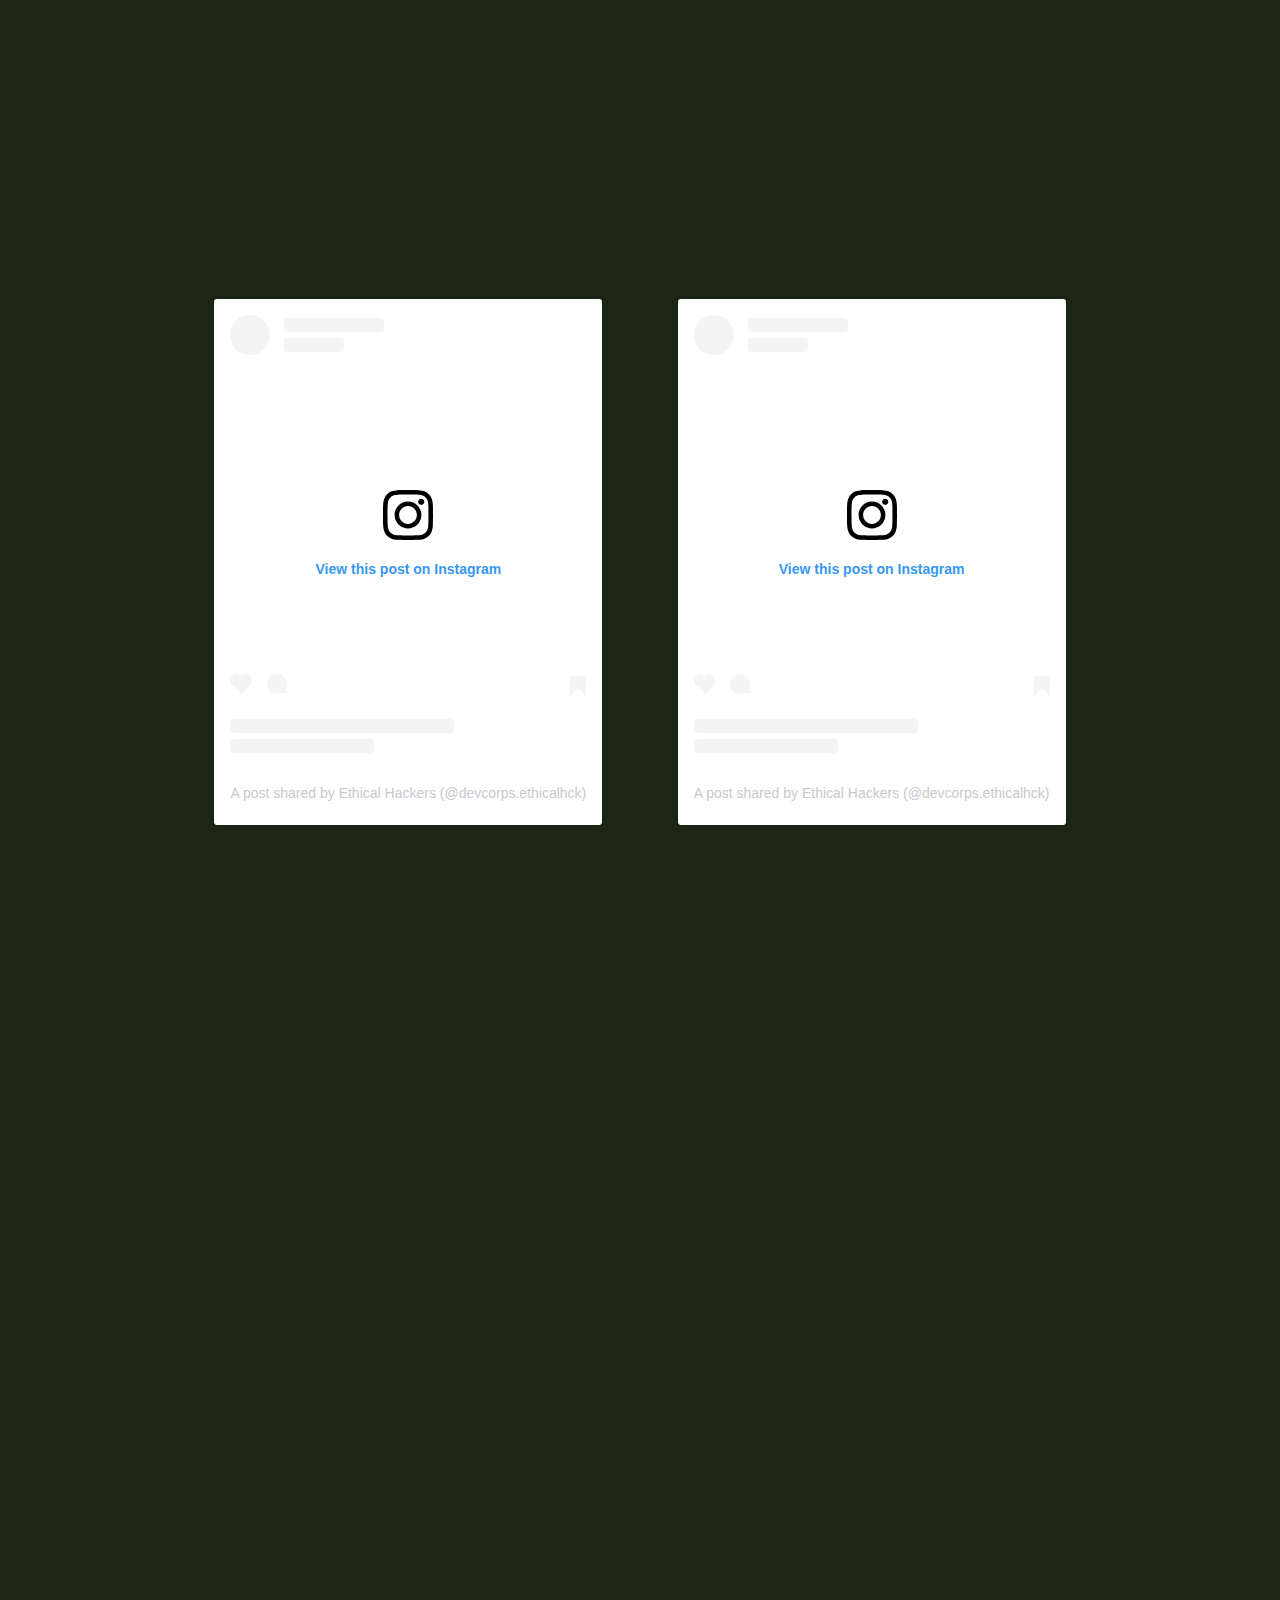
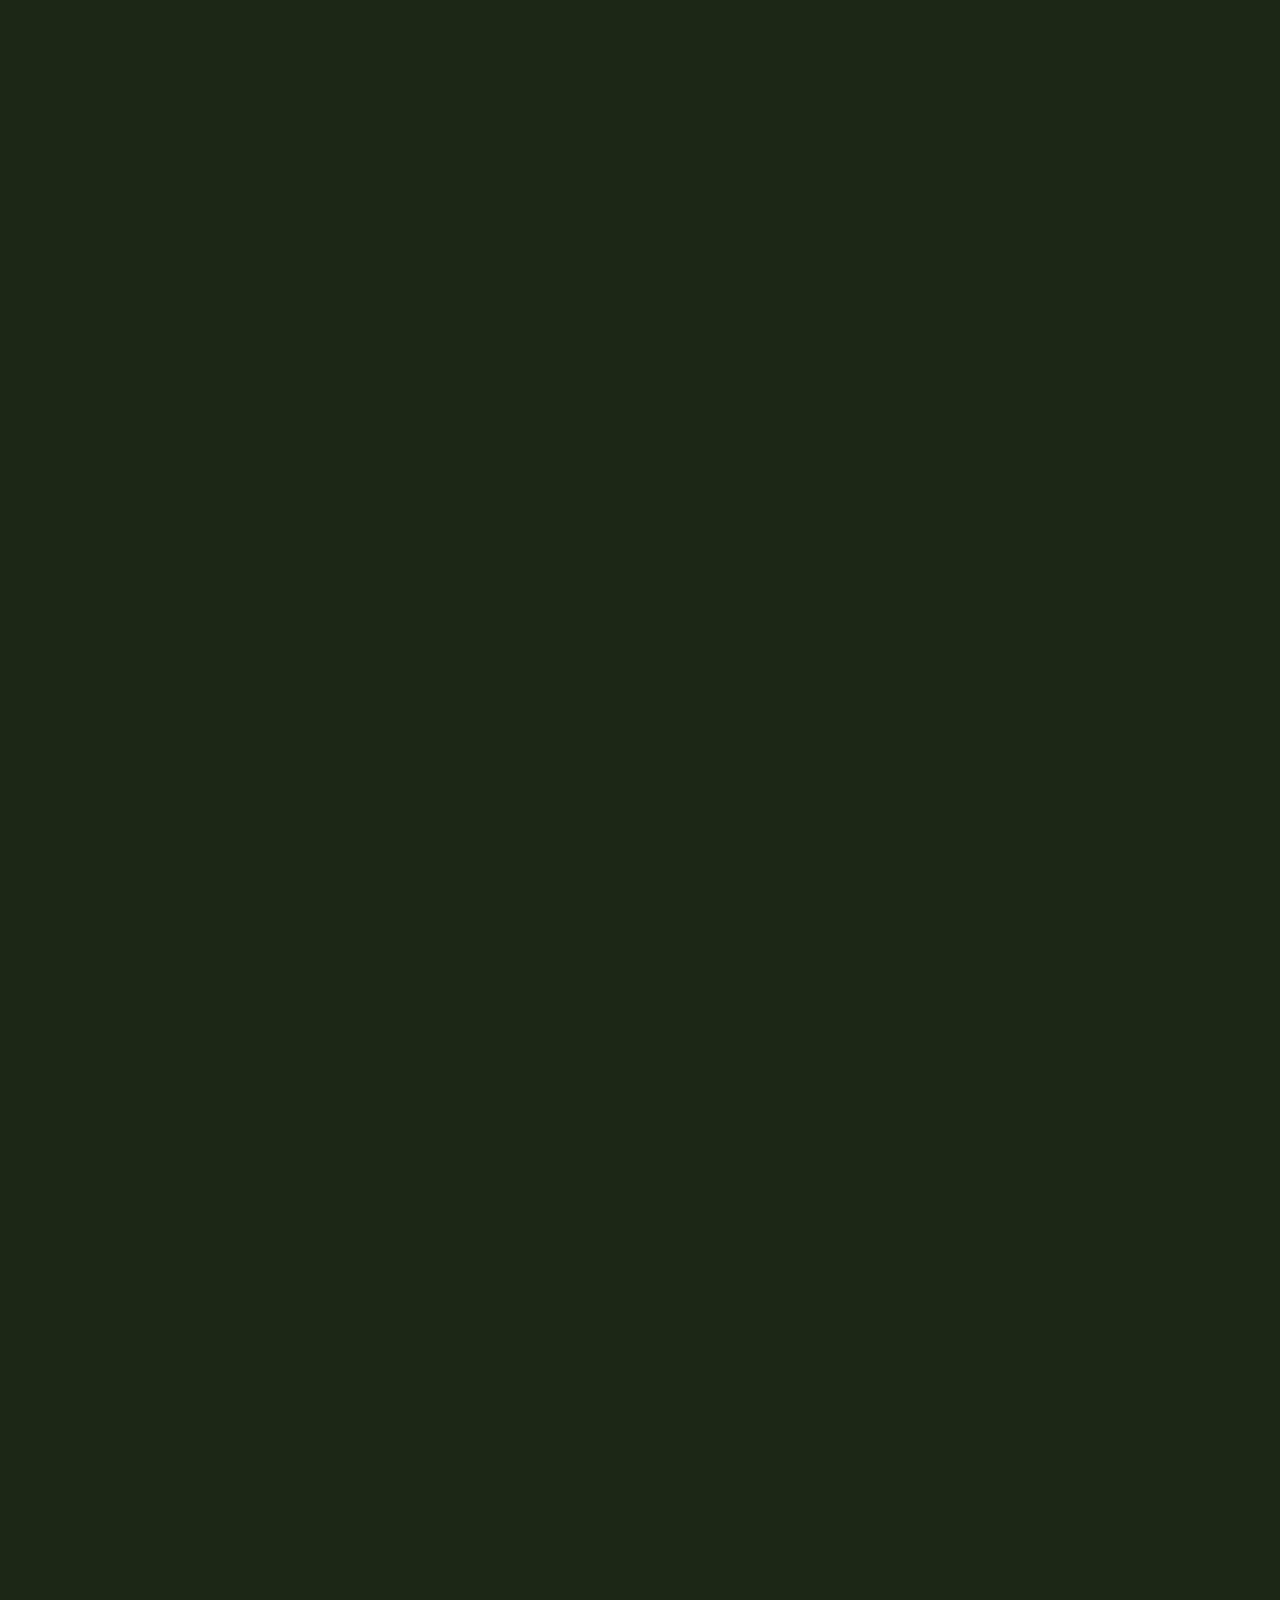
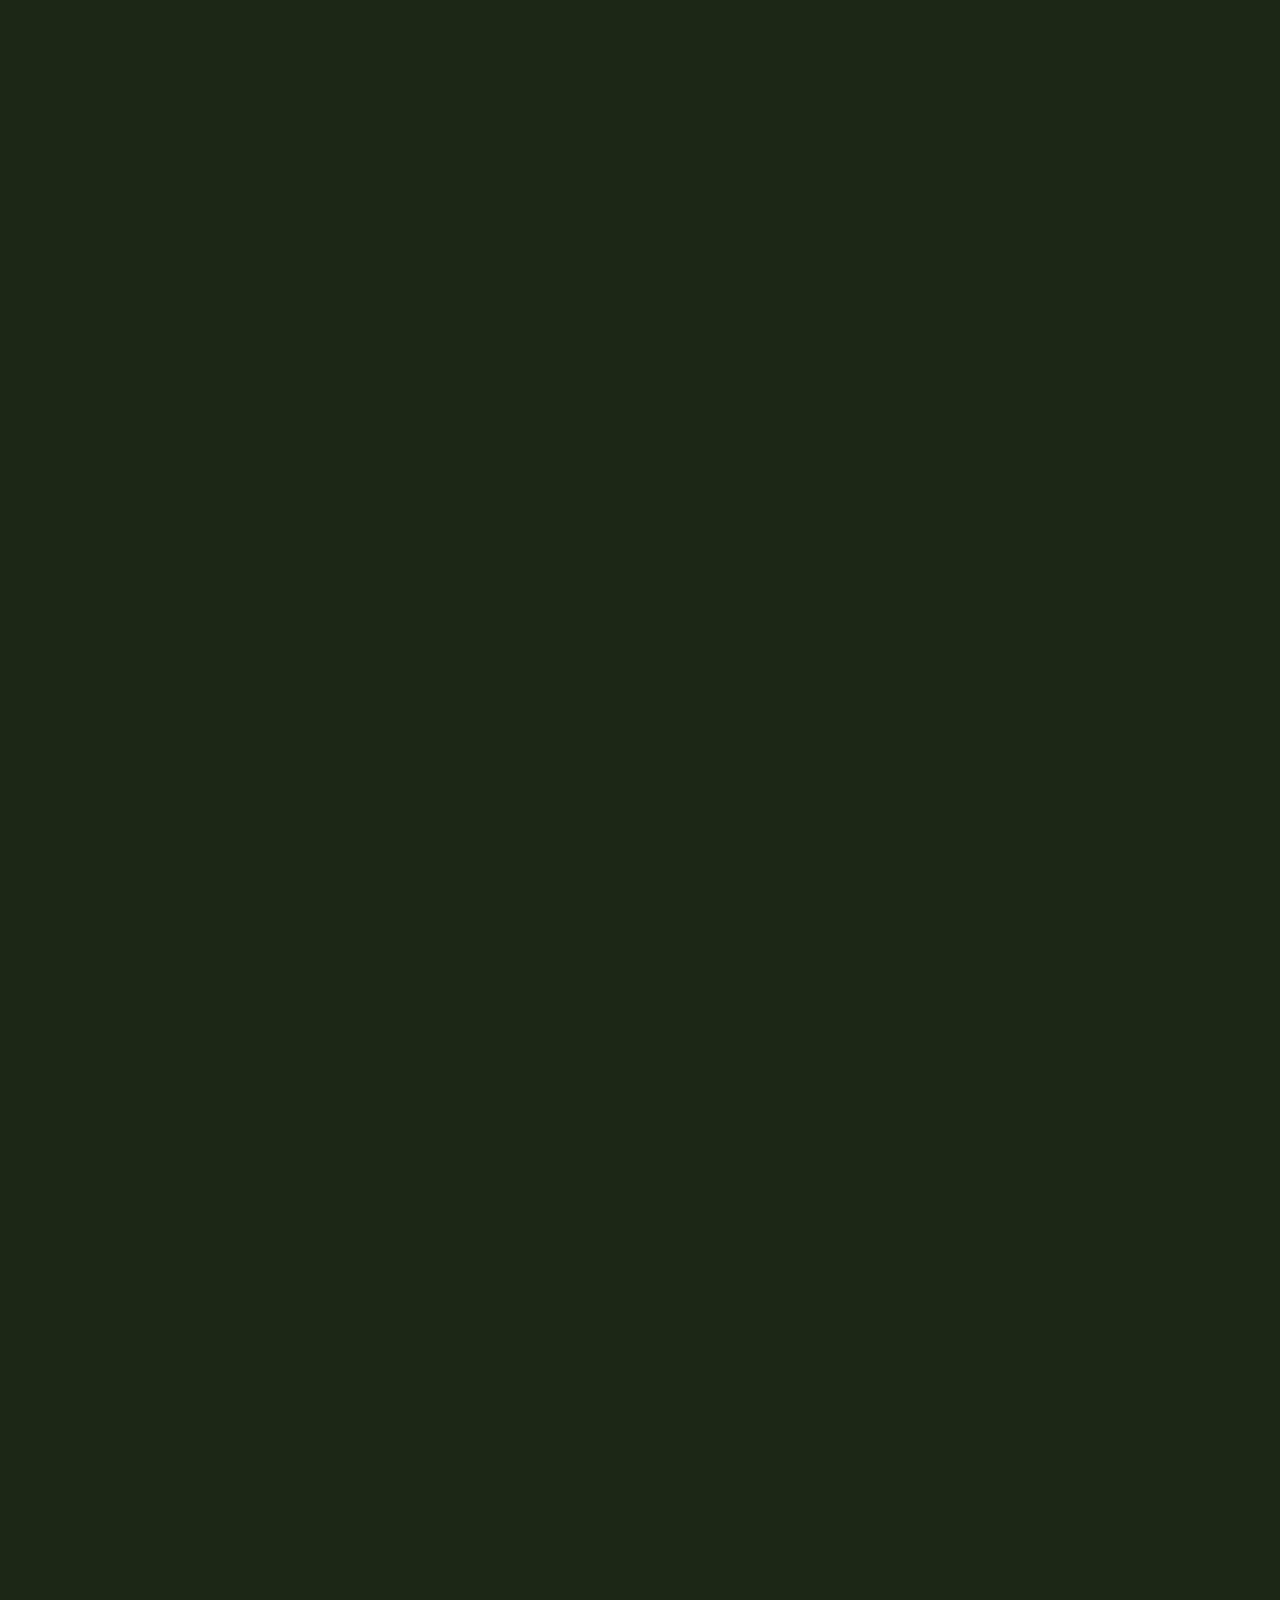
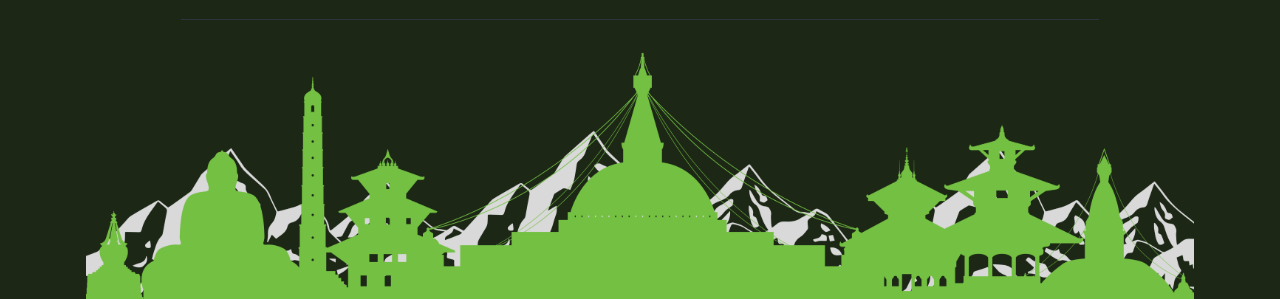
==== commit 096e1145: "adding srijan to team" ====
--- a/index.html
+++ b/index.html
@@ -1096,7 +1096,7 @@
         <div class="a4 a1v md:a1S/2 lg:a1S/4">
           <div class="wow fadeInUp aJ a1B a1M ae[300px] az xs:ae[370px]" data-wow-delay=".3s">
             <div class="ac a1E a2T aS">
-              <img src="images/team/Swornim.jpg" alt="team-image" class="a4" />
+              <img src="images/team/srijan-adhikari.jpg" alt="team-image" class="a4" />
               <div class="duration-300 a1 a3E a2L/2 a2M/2 a3F aX aN group-hover:a1d group-hover:av">
                 <div class="a5 a9 am a3G">
                   <a href="https://www.facebook.com/profile.php?id=100009515846981&mibextid=ZbWKwL" name="facebook-icon"
@@ -1118,8 +1118,7 @@
                         fill="white" />
                     </svg>
                   </a>
-                  <a href="https://www.linkedin.com/in/swornim-k-c-35a487259" name="linkedin-icon"
-                    aria-label="linkedin-icon"
+                  <a href="https://www.linkedin.com/in/srijanadk/" name="linkedin-icon" aria-label="linkedin-icon"
                     class="a5 a2o a2p a9 am a1j aT a2v a3l an a3c aI a3H aN hover:aZ hover:a16 hover:a3r"
                     target="_blank">
                     <svg width="20" height="20" viewBox="0 0 20 20" fill="none" xmlns="http://www.w3.org/2000/svg">
@@ -1133,156 +1132,14 @@
             </div>
             <div>
               <h3 class="a3I aE a2Z a1K a1t dark:aI sm:a1Y">
-                Swornim K.C.
+                Srijan Adhikari
               </h3>
               <p class="font-heading aF aG">
-                Ethical HCK - New Member
+                One of the Pillars of Ethical HCK | Cybersecurity Engineer 
               </p>
             </div>
           </div>
         </div>
-      </div>
-      <div class="a1R a5 a6 am">
-        <div class="a4 a1v md:a1S/2 lg:a1S/4">
-          <div class="wow fadeInUp aJ a1B a1M ae[300px] az xs:ae[370px]" data-wow-delay=".2s">
-            <div class="ac a1E a2T aS">
-              <img src="images/team/merina1.jpg" alt="team-image" class="a4" />
-              <div class="duration-300 a1 a3E a2L/2 a2M/2 a3F aX aN group-hover:a1d group-hover:av">
-                <div class="a5 a9 am a3G">
-                  <a href="https://www.facebook.com/merina.shrestha.148?mibextid=ZbWKwL" name="facebook-icon"
-                    aria-label="facebook-icon"
-                    class="a5 a2o a2p a9 am a1j aT a2v a3l an a3c aI a3H aN hover:aZ hover:a16 hover:a3r"
-                    target="_blank">
-                    <svg width="20" height="20" viewBox="0 0 20 20" fill="none" xmlns="http://www.w3.org/2000/svg">
-                      <path
-                        d="M11.6667 11.2501H13.75L14.5834 7.91675H11.6667V6.25008C11.6667 5.39175 11.6667 4.58341 13.3334 4.58341H14.5834V1.78341C14.3117 1.74758 13.2859 1.66675 12.2025 1.66675C9.94004 1.66675 8.33337 3.04758 8.33337 5.58341V7.91675H5.83337V11.2501H8.33337V18.3334H11.6667V11.2501Z"
-                        fill="white" />
-                    </svg>
-                  </a>
-                  <a href="javascript:void(0)" name="social-icon" aria-label="social-icon"
-                    class="a5 a2o a2p a9 am a1j aT a2v a3l an a3c aI a3H aN hover:aZ hover:a16 hover:a3r">
-                    <svg width="20" height="20" viewBox="0 0 20 20" fill="none" xmlns="http://www.w3.org/2000/svg">
-                      <path
-                        d="M18.4684 4.71327C17.8322 4.99468 17.1575 5.1795 16.4667 5.26161C17.1948 4.82613 17.7398 4.14078 18 3.33327C17.3167 3.73994 16.5675 4.02494 15.7867 4.17911C15.2622 3.61792 14.567 3.24574 13.8092 3.12043C13.0513 2.99511 12.2733 3.12368 11.5961 3.48615C10.9189 3.84862 10.3804 4.42468 10.0643 5.12477C9.74824 5.82486 9.67233 6.60976 9.84838 7.35744C8.46263 7.28798 7.10699 6.92788 5.86945 6.30049C4.63191 5.67311 3.54015 4.79248 2.66504 3.71577C2.35529 4.24781 2.19251 4.85263 2.19338 5.46827C2.19338 6.67661 2.80838 7.74411 3.74338 8.36911C3.19005 8.35169 2.6489 8.20226 2.16504 7.93327V7.97661C2.16521 8.78136 2.44368 9.56129 2.95325 10.1842C3.46282 10.807 4.17211 11.2345 4.96088 11.3941C4.44722 11.5333 3.90863 11.5538 3.38588 11.4541C3.60827 12.1468 4.04172 12.7526 4.62554 13.1867C5.20936 13.6208 5.91432 13.8614 6.64171 13.8749C5.91878 14.4427 5.09102 14.8624 4.20578 15.1101C3.32053 15.3577 2.39515 15.4285 1.48254 15.3183C3.07563 16.3428 4.93012 16.8867 6.82421 16.8849C13.235 16.8849 16.7409 11.5741 16.7409 6.96827C16.7409 6.81827 16.7367 6.66661 16.73 6.51827C17.4124 6.02508 18.0014 5.41412 18.4692 4.71411L18.4684 4.71327Z"
-                        fill="white" />
-                    </svg>
-                  </a>
-                  <a href="https://www.linkedin.com/in/merina-shrestha-58a0b8249" name="linkedin-icon"
-                    aria-label="linkedin-icon"
-                    class="a5 a2o a2p a9 am a1j aT a2v a3l an a3c aI a3H aN hover:aZ hover:a16 hover:a3r"
-                    target="_blank">
-                    <svg width="20" height="20" viewBox="0 0 20 20" fill="none" xmlns="http://www.w3.org/2000/svg">
-                      <path
-                        d="M5.78328 4.16677C5.78306 4.6088 5.60726 5.03263 5.29454 5.34504C4.98182 5.65744 4.55781 5.83282 4.11578 5.8326C3.67376 5.83238 3.24992 5.65657 2.93752 5.34386C2.62511 5.03114 2.44973 4.60713 2.44995 4.1651C2.45017 3.72307 2.62598 3.29924 2.9387 2.98683C3.25141 2.67443 3.67542 2.49905 4.11745 2.49927C4.55948 2.49949 4.98331 2.6753 5.29572 2.98801C5.60812 3.30073 5.78351 3.72474 5.78328 4.16677ZM5.83328 7.06677H2.49995V17.5001H5.83328V7.06677ZM11.1 7.06677H7.78328V17.5001H11.0666V12.0251C11.0666 8.9751 15.0416 8.69177 15.0416 12.0251V17.5001H18.3333V10.8918C18.3333 5.7501 12.45 5.94177 11.0666 8.46677L11.1 7.06677Z"
-                        fill="white" />
-                    </svg>
-                  </a>
-                </div>
-              </div>
-            </div>
-            <div>
-              <h3 class="a3I aE a2Z a1K a1t dark:aI sm:a1Y">
-                Merina Shrestha
-              </h3>
-              <p class="font-heading aF aG">
-                Ethical HCK - Blue Team
-              </p>
-            </div>
-          </div>
-        </div>
-        <div class="a4 a1v md:a1S/2 lg:a1S/4">
-          <div class="wow fadeInUp aJ a1B a1M ae[300px] az xs:ae[370px]" data-wow-delay=".25s">
-            <div class="ac a1E a2T aS">
-              <img src="images/team/sisi.jpg" alt="team-image" class="a4" />
-              <div class="duration-300 a1 a3E a2L/2 a2M/2 a3F aX aN group-hover:a1d group-hover:av">
-                <div class="a5 a9 am a3G">
-                  <a href="https://www.facebook.com/shrisha.tuladhar.5?mibextid=ZbWKwL" name="facebook-icon"
-                    aria-label="facebook-icon"
-                    class="a5 a2o a2p a9 am a1j aT a2v a3l an a3c aI a3H aN hover:aZ hover:a16 hover:a3r"
-                    target="_blank">
-                    <svg width="20" height="20" viewBox="0 0 20 20" fill="none" xmlns="http://www.w3.org/2000/svg">
-                      <path
-                        d="M11.6667 11.2501H13.75L14.5834 7.91675H11.6667V6.25008C11.6667 5.39175 11.6667 4.58341 13.3334 4.58341H14.5834V1.78341C14.3117 1.74758 13.2859 1.66675 12.2025 1.66675C9.94004 1.66675 8.33337 3.04758 8.33337 5.58341V7.91675H5.83337V11.2501H8.33337V18.3334H11.6667V11.2501Z"
-                        fill="white" />
-                    </svg>
-                  </a>
-                  <a href="https://twitter.com/ShrishaTuladhar?t=idYfDMkZfmDJhLVRfy0wJA&s=09" name="twitter-icon"
-                    aria-label="twitter-icon"
-                    class="a5 a2o a2p a9 am a1j aT a2v a3l an a3c aI a3H aN hover:aZ hover:a16 hover:a3r">
-                    <svg width="20" height="20" viewBox="0 0 20 20" fill="none" xmlns="http://www.w3.org/2000/svg">
-                      <path
-                        d="M18.4684 4.71327C17.8322 4.99468 17.1575 5.1795 16.4667 5.26161C17.1948 4.82613 17.7398 4.14078 18 3.33327C17.3167 3.73994 16.5675 4.02494 15.7867 4.17911C15.2622 3.61792 14.567 3.24574 13.8092 3.12043C13.0513 2.99511 12.2733 3.12368 11.5961 3.48615C10.9189 3.84862 10.3804 4.42468 10.0643 5.12477C9.74824 5.82486 9.67233 6.60976 9.84838 7.35744C8.46263 7.28798 7.10699 6.92788 5.86945 6.30049C4.63191 5.67311 3.54015 4.79248 2.66504 3.71577C2.35529 4.24781 2.19251 4.85263 2.19338 5.46827C2.19338 6.67661 2.80838 7.74411 3.74338 8.36911C3.19005 8.35169 2.6489 8.20226 2.16504 7.93327V7.97661C2.16521 8.78136 2.44368 9.56129 2.95325 10.1842C3.46282 10.807 4.17211 11.2345 4.96088 11.3941C4.44722 11.5333 3.90863 11.5538 3.38588 11.4541C3.60827 12.1468 4.04172 12.7526 4.62554 13.1867C5.20936 13.6208 5.91432 13.8614 6.64171 13.8749C5.91878 14.4427 5.09102 14.8624 4.20578 15.1101C3.32053 15.3577 2.39515 15.4285 1.48254 15.3183C3.07563 16.3428 4.93012 16.8867 6.82421 16.8849C13.235 16.8849 16.7409 11.5741 16.7409 6.96827C16.7409 6.81827 16.7367 6.66661 16.73 6.51827C17.4124 6.02508 18.0014 5.41412 18.4692 4.71411L18.4684 4.71327Z"
-                        fill="white" />
-                    </svg>
-                  </a>
-                  <a href="https://www.linkedin.com/in/shrisha-tuladhar-8b8028246" name="linkedin-icon"
-                    aria-label="linkedin-icon"
-                    class="a5 a2o a2p a9 am a1j aT a2v a3l an a3c aI a3H aN hover:aZ hover:a16 hover:a3r"
-                    target="_blank">
-                    <svg width="20" height="20" viewBox="0 0 20 20" fill="none" xmlns="http://www.w3.org/2000/svg">
-                      <path
-                        d="M5.78328 4.16677C5.78306 4.6088 5.60726 5.03263 5.29454 5.34504C4.98182 5.65744 4.55781 5.83282 4.11578 5.8326C3.67376 5.83238 3.24992 5.65657 2.93752 5.34386C2.62511 5.03114 2.44973 4.60713 2.44995 4.1651C2.45017 3.72307 2.62598 3.29924 2.9387 2.98683C3.25141 2.67443 3.67542 2.49905 4.11745 2.49927C4.55948 2.49949 4.98331 2.6753 5.29572 2.98801C5.60812 3.30073 5.78351 3.72474 5.78328 4.16677ZM5.83328 7.06677H2.49995V17.5001H5.83328V7.06677ZM11.1 7.06677H7.78328V17.5001H11.0666V12.0251C11.0666 8.9751 15.0416 8.69177 15.0416 12.0251V17.5001H18.3333V10.8918C18.3333 5.7501 12.45 5.94177 11.0666 8.46677L11.1 7.06677Z"
-                        fill="white" />
-                    </svg>
-                  </a>
-                </div>
-              </div>
-            </div>
-            <div>
-              <h3 class="a3I aE a2Z a1K a1t dark:aI sm:a1Y">
-                Shrisha Tuladar
-              </h3>
-              <p class="font-heading aF aG">
-                Ethical HCK - Blue Team
-              </p>
-            </div>
-          </div>
-        </div>
-        <div class="a4 a1v md:a1S/2 lg:a1S/4">
-          <div class="wow fadeInUp aJ a1B a1M ae[300px] az xs:ae[370px]" data-wow-delay=".3s">
-            <div class="ac a1E a2T aS">
-              <img src="images/team/sirish.jpg" alt="team-image" class="a4" />
-              <div class="duration-300 a1 a3E a2L/2 a2M/2 a3F aX aN group-hover:a1d group-hover:av">
-                <div class="a5 a9 am a3G">
-                  <a href="javascript:void(0)" name="social-icon" aria-label="social-icon"
-                    class="a5 a2o a2p a9 am a1j aT a2v a3l an a3c aI a3H aN hover:aZ hover:a16 hover:a3r">
-                    <svg width="20" height="20" viewBox="0 0 20 20" fill="none" xmlns="http://www.w3.org/2000/svg">
-                      <path
-                        d="M11.6667 11.2501H13.75L14.5834 7.91675H11.6667V6.25008C11.6667 5.39175 11.6667 4.58341 13.3334 4.58341H14.5834V1.78341C14.3117 1.74758 13.2859 1.66675 12.2025 1.66675C9.94004 1.66675 8.33337 3.04758 8.33337 5.58341V7.91675H5.83337V11.2501H8.33337V18.3334H11.6667V11.2501Z"
-                        fill="white" />
-                    </svg>
-                  </a>
-                  <a href="javascript:void(0)" name="social-icon" aria-label="social-icon"
-                    class="a5 a2o a2p a9 am a1j aT a2v a3l an a3c aI a3H aN hover:aZ hover:a16 hover:a3r">
-                    <svg width="20" height="20" viewBox="0 0 20 20" fill="none" xmlns="http://www.w3.org/2000/svg">
-                      <path
-                        d="M18.4684 4.71327C17.8322 4.99468 17.1575 5.1795 16.4667 5.26161C17.1948 4.82613 17.7398 4.14078 18 3.33327C17.3167 3.73994 16.5675 4.02494 15.7867 4.17911C15.2622 3.61792 14.567 3.24574 13.8092 3.12043C13.0513 2.99511 12.2733 3.12368 11.5961 3.48615C10.9189 3.84862 10.3804 4.42468 10.0643 5.12477C9.74824 5.82486 9.67233 6.60976 9.84838 7.35744C8.46263 7.28798 7.10699 6.92788 5.86945 6.30049C4.63191 5.67311 3.54015 4.79248 2.66504 3.71577C2.35529 4.24781 2.19251 4.85263 2.19338 5.46827C2.19338 6.67661 2.80838 7.74411 3.74338 8.36911C3.19005 8.35169 2.6489 8.20226 2.16504 7.93327V7.97661C2.16521 8.78136 2.44368 9.56129 2.95325 10.1842C3.46282 10.807 4.17211 11.2345 4.96088 11.3941C4.44722 11.5333 3.90863 11.5538 3.38588 11.4541C3.60827 12.1468 4.04172 12.7526 4.62554 13.1867C5.20936 13.6208 5.91432 13.8614 6.64171 13.8749C5.91878 14.4427 5.09102 14.8624 4.20578 15.1101C3.32053 15.3577 2.39515 15.4285 1.48254 15.3183C3.07563 16.3428 4.93012 16.8867 6.82421 16.8849C13.235 16.8849 16.7409 11.5741 16.7409 6.96827C16.7409 6.81827 16.7367 6.66661 16.73 6.51827C17.4124 6.02508 18.0014 5.41412 18.4692 4.71411L18.4684 4.71327Z"
-                        fill="white" />
-                    </svg>
-                  </a>
-                  <a href="javascript:void(0)" name="social-icon" aria-label="social-icon"
-                    class="a5 a2o a2p a9 am a1j aT a2v a3l an a3c aI a3H aN hover:aZ hover:a16 hover:a3r">
-                    <svg width="20" height="20" viewBox="0 0 20 20" fill="none" xmlns="http://www.w3.org/2000/svg">
-                      <path
-                        d="M5.78328 4.16677C5.78306 4.6088 5.60726 5.03263 5.29454 5.34504C4.98182 5.65744 4.55781 5.83282 4.11578 5.8326C3.67376 5.83238 3.24992 5.65657 2.93752 5.34386C2.62511 5.03114 2.44973 4.60713 2.44995 4.1651C2.45017 3.72307 2.62598 3.29924 2.9387 2.98683C3.25141 2.67443 3.67542 2.49905 4.11745 2.49927C4.55948 2.49949 4.98331 2.6753 5.29572 2.98801C5.60812 3.30073 5.78351 3.72474 5.78328 4.16677ZM5.83328 7.06677H2.49995V17.5001H5.83328V7.06677ZM11.1 7.06677H7.78328V17.5001H11.0666V12.0251C11.0666 8.9751 15.0416 8.69177 15.0416 12.0251V17.5001H18.3333V10.8918C18.3333 5.7501 12.45 5.94177 11.0666 8.46677L11.1 7.06677Z"
-                        fill="white" />
-                    </svg>
-                  </a>
-                </div>
-              </div>
-            </div>
-            <div>
-              <h3 class="a3I aE a2Z a1K a1t dark:aI sm:a1Y">
-                Sirish Tandukar
-              </h3>
-              <p class="font-heading aF aG">
-                Ehical HCK - Red Team
-              </p>
-            </div>
-          </div>
-        </div>
-      </div>
-      <div class="a1R a5 a6 am">
         <div class="a4 a1v md:a1S/2 lg:a1S/4">
           <div class="wow fadeInUp aJ a1B a1M ae[300px] az xs:ae[370px]" data-wow-delay=".2s">
             <div class="ac a1E a2T aS">
@@ -1330,53 +1187,10 @@
             </div>
           </div>
         </div>
-        <div class="a4 a1v md:a1S/2 lg:a1S/4">
-          <div class="wow fadeInUp aJ a1B a1M ae[300px] az xs:ae[370px]" data-wow-delay=".25s">
-            <div class="ac a1E a2T aS">
-              <img src="images/team/darwin.jpg" alt="darwin-image" class="a4" />
-              <div class="duration-300 a1 a3E a2L/2 a2M/2 a3F aX aN group-hover:a1d group-hover:av">
-                <div class="a5 a9 am a3G">
-                  <a href="https://www.facebook.com/darwinpaudel11" name="social-icon" aria-label="social-icon"
-                    class="a5 a2o a2p a9 am a1j aT a2v a3l an a3c aI a3H aN hover:aZ hover:a16 hover:a3r">
-                    <svg width="20" height="20" viewBox="0 0 20 20" fill="none" xmlns="http://www.w3.org/2000/svg">
-                      <path
-                        d="M11.6667 11.2501H13.75L14.5834 7.91675H11.6667V6.25008C11.6667 5.39175 11.6667 4.58341 13.3334 4.58341H14.5834V1.78341C14.3117 1.74758 13.2859 1.66675 12.2025 1.66675C9.94004 1.66675 8.33337 3.04758 8.33337 5.58341V7.91675H5.83337V11.2501H8.33337V18.3334H11.6667V11.2501Z"
-                        fill="white" />
-                    </svg>
-                  </a>
-                  <a href="https://twitter.com/WinZepz" name="social-icon" aria-label="social-icon"
-                    class="a5 a2o a2p a9 am a1j aT a2v a3l an a3c aI a3H aN hover:aZ hover:a16 hover:a3r">
-                    <svg width="20" height="20" viewBox="0 0 20 20" fill="none" xmlns="http://www.w3.org/2000/svg">
-                      <path
-                        d="M18.4684 4.71327C17.8322 4.99468 17.1575 5.1795 16.4667 5.26161C17.1948 4.82613 17.7398 4.14078 18 3.33327C17.3167 3.73994 16.5675 4.02494 15.7867 4.17911C15.2622 3.61792 14.567 3.24574 13.8092 3.12043C13.0513 2.99511 12.2733 3.12368 11.5961 3.48615C10.9189 3.84862 10.3804 4.42468 10.0643 5.12477C9.74824 5.82486 9.67233 6.60976 9.84838 7.35744C8.46263 7.28798 7.10699 6.92788 5.86945 6.30049C4.63191 5.67311 3.54015 4.79248 2.66504 3.71577C2.35529 4.24781 2.19251 4.85263 2.19338 5.46827C2.19338 6.67661 2.80838 7.74411 3.74338 8.36911C3.19005 8.35169 2.6489 8.20226 2.16504 7.93327V7.97661C2.16521 8.78136 2.44368 9.56129 2.95325 10.1842C3.46282 10.807 4.17211 11.2345 4.96088 11.3941C4.44722 11.5333 3.90863 11.5538 3.38588 11.4541C3.60827 12.1468 4.04172 12.7526 4.62554 13.1867C5.20936 13.6208 5.91432 13.8614 6.64171 13.8749C5.91878 14.4427 5.09102 14.8624 4.20578 15.1101C3.32053 15.3577 2.39515 15.4285 1.48254 15.3183C3.07563 16.3428 4.93012 16.8867 6.82421 16.8849C13.235 16.8849 16.7409 11.5741 16.7409 6.96827C16.7409 6.81827 16.7367 6.66661 16.73 6.51827C17.4124 6.02508 18.0014 5.41412 18.4692 4.71411L18.4684 4.71327Z"
-                        fill="white" />
-                    </svg>
-                  </a>
-                  <a href="https://www.linkedin.com/in/darwinpaudel/" name="linkedin-icon" aria-label="linkedin-icon"
-                    class="a5 a2o a2p a9 am a1j aT a2v a3l an a3c aI a3H aN hover:aZ hover:a16 hover:a3r"
-                    target="_blank">
-                    <svg width="20" height="20" viewBox="0 0 20 20" fill="none" xmlns="http://www.w3.org/2000/svg">
-                      <path
-                        d="M5.78328 4.16677C5.78306 4.6088 5.60726 5.03263 5.29454 5.34504C4.98182 5.65744 4.55781 5.83282 4.11578 5.8326C3.67376 5.83238 3.24992 5.65657 2.93752 5.34386C2.62511 5.03114 2.44973 4.60713 2.44995 4.1651C2.45017 3.72307 2.62598 3.29924 2.9387 2.98683C3.25141 2.67443 3.67542 2.49905 4.11745 2.49927C4.55948 2.49949 4.98331 2.6753 5.29572 2.98801C5.60812 3.30073 5.78351 3.72474 5.78328 4.16677ZM5.83328 7.06677H2.49995V17.5001H5.83328V7.06677ZM11.1 7.06677H7.78328V17.5001H11.0666V12.0251C11.0666 8.9751 15.0416 8.69177 15.0416 12.0251V17.5001H18.3333V10.8918C18.3333 5.7501 12.45 5.94177 11.0666 8.46677L11.1 7.06677Z"
-                        fill="white" />
-                    </svg>
-                  </a>
-                </div>
-              </div>
-            </div>
-            <div>
-              <h3 class="a3I aE a2Z a1K a1t dark:aI sm:a1Y">
-                Darwin Paudel
-              </h3>
-              <p class="font-heading aF aG">
-                Ethical HCK - Red Team
-              </p>
-            </div>
-          </div>
-        </div>
+      </div>
   </section>
 
-  <section class="a1P sm:a1Q lg:a1u[130px]" style="display: flex; align-items: center; flex-direction: column;">
+  <!-- <section class="a1P sm:a1Q lg:a1u[130px]" style="display: flex; align-items: center; flex-direction: column;">
     <h2 class="a1E aE a1Y a3D a1t dark:aI sm:a1F[40px] sm:a3f[50px]">Roots of Ethical HCK</h2>
     <div class="timeline">
       <div class="timeline-empty">
@@ -1439,7 +1253,7 @@
       </div>
 
     </div>
-  </section>
+  </section> -->
 
   <section id="support" class="a1P sm:a1Q lg:a1u[130px]">
     <div class="a1v xl:a1w">
